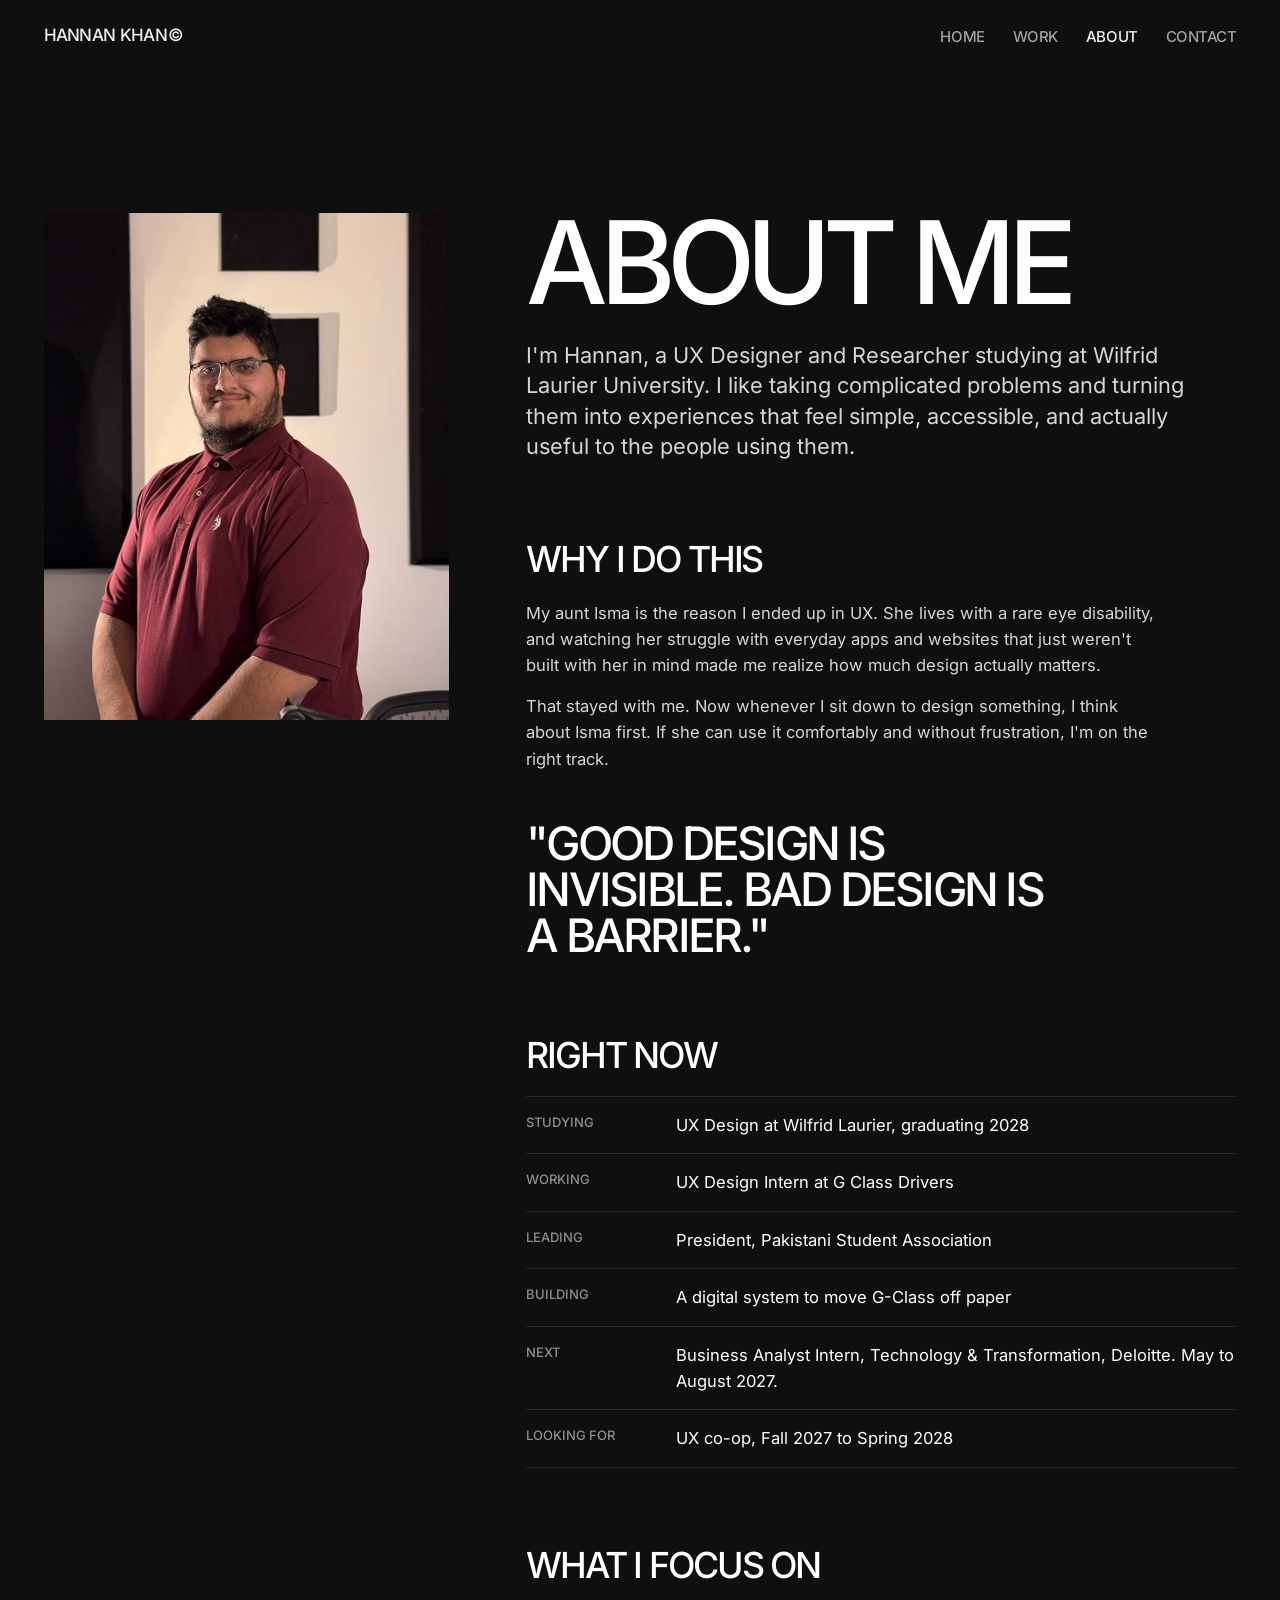
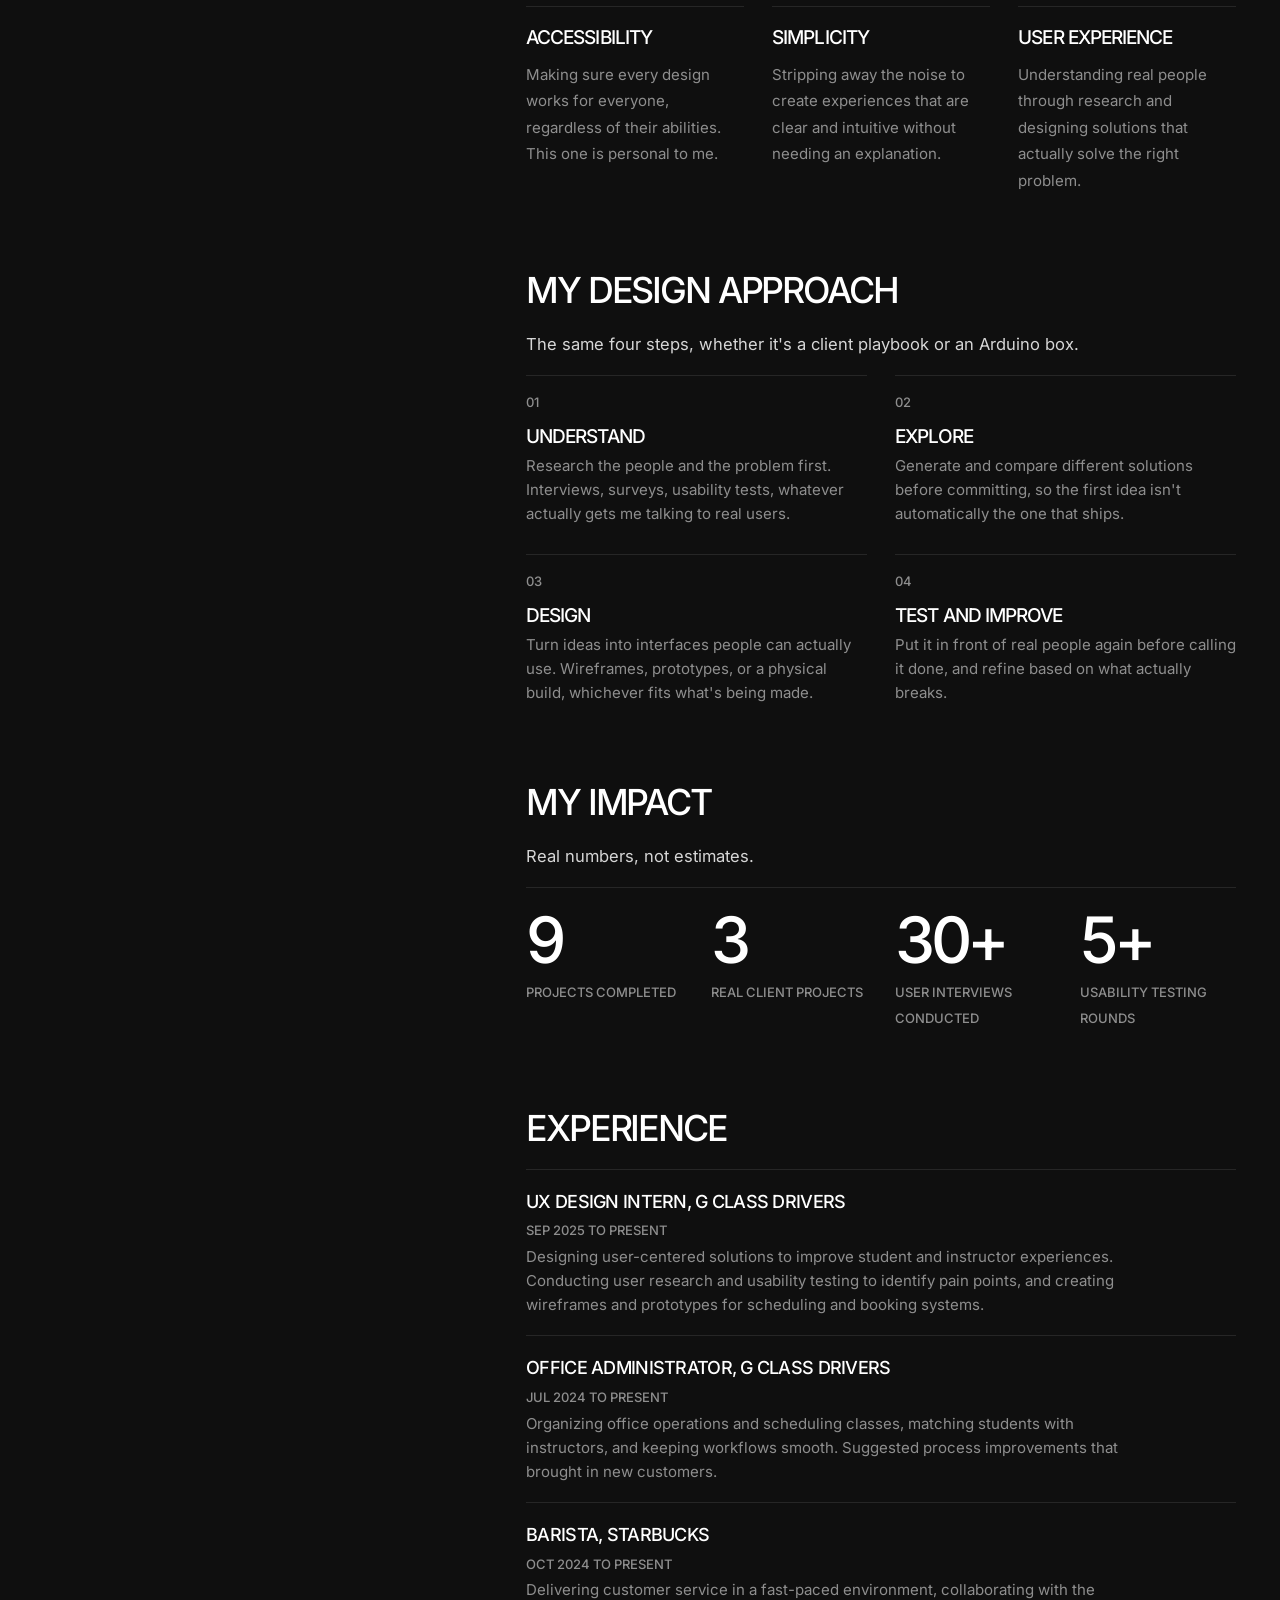
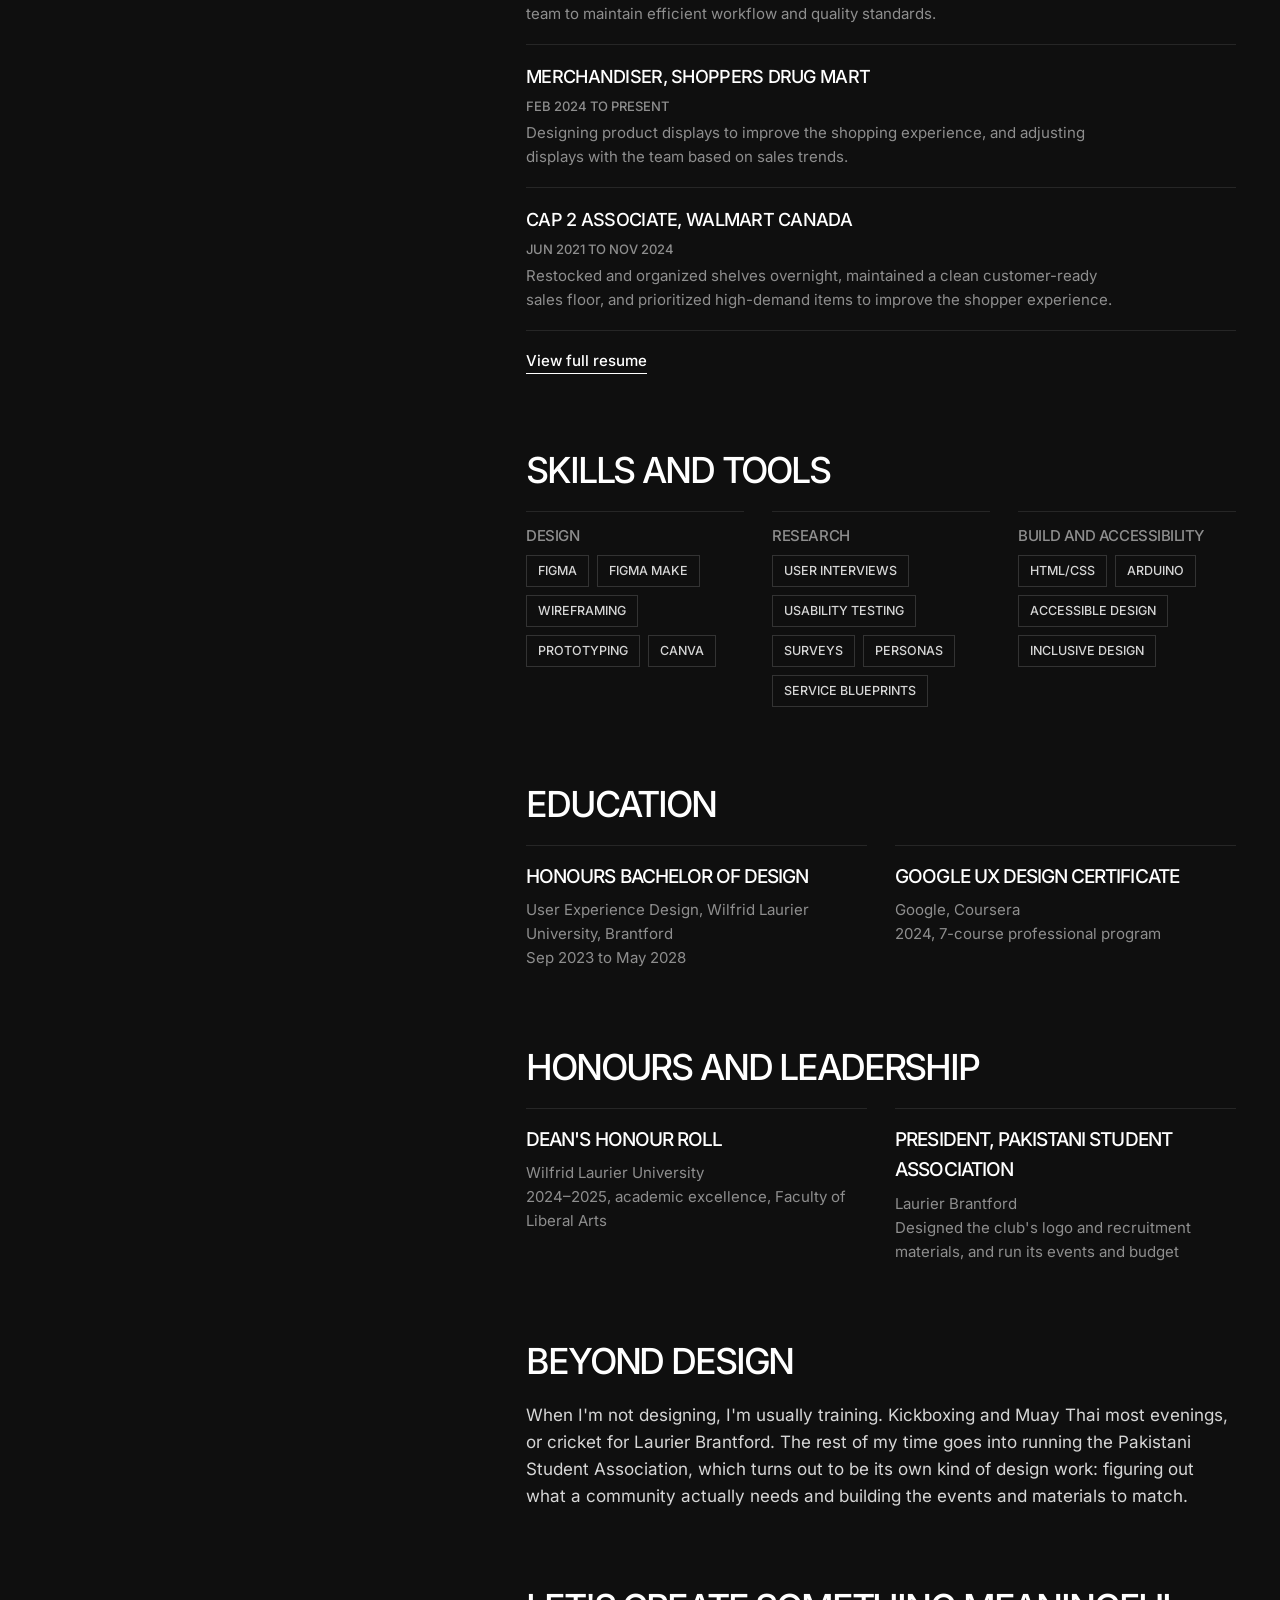
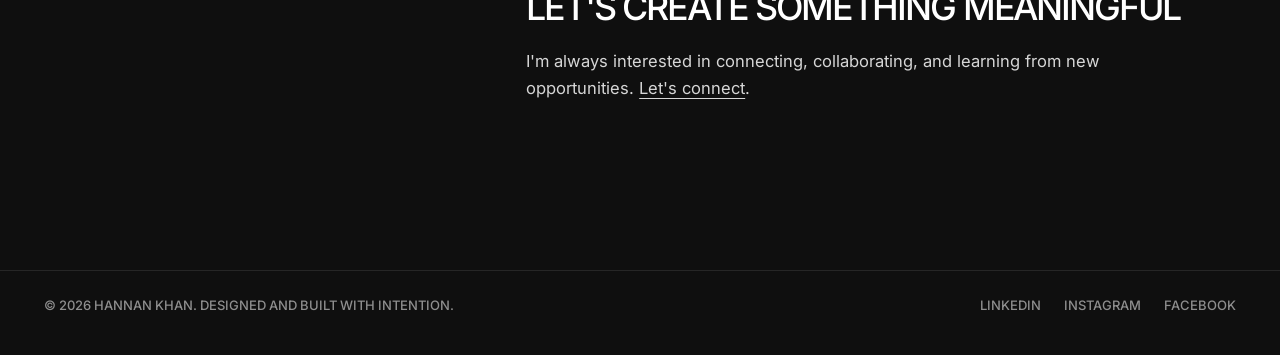
==== about.html @ 27d04cba "Dark studio design + real G-Class office portal screens Black and white dark layout with uppercase t" ====
<!DOCTYPE html>
<html lang="en">
<head>
<meta charset="utf-8">
<meta name="viewport" content="width=device-width, initial-scale=1">
<title>About Hannan Khan | UX Designer and Researcher in Hamilton, Ontario</title>
<meta name="description" content="UX designer studying at Wilfrid Laurier University. Research, accessibility, service design, and Arduino builds.">
<meta name="robots" content="index, follow">
<link rel="canonical" href="https://hannankhan2025.com/about">
<link rel="icon" type="image/png" href="assets/favicon.png">
<meta property="og:type" content="website">
<meta property="og:site_name" content="Hannan Khan, UX Portfolio">
<meta property="og:title" content="About Hannan Khan | UX Designer and Researcher in Hamilton, Ontario">
<meta property="og:description" content="UX designer studying at Wilfrid Laurier University. Research, accessibility, service design, and Arduino builds.">
<meta property="og:url" content="https://hannankhan2025.com/about">
<meta property="og:image" content="https://hannankhan2025.com/assets/portrait.jpg">
<meta name="twitter:card" content="summary_large_image">
<meta name="twitter:title" content="About Hannan Khan | UX Designer and Researcher in Hamilton, Ontario">
<meta name="twitter:description" content="UX designer studying at Wilfrid Laurier University. Research, accessibility, service design, and Arduino builds.">
<meta name="twitter:image" content="https://hannankhan2025.com/assets/portrait.jpg">
<meta name="author" content="Hannan Khan">
<meta name="theme-color" content="#0F0F0F">
<link rel="preload" href="assets/fonts/inter-latin-500-normal.woff2" as="font" type="font/woff2" crossorigin>
<link rel="stylesheet" href="styles.css">
<script type="application/ld+json">{"@context": "https://schema.org", "@graph": [{"@type": "Person", "@id": "https://hannankhan2025.com/#hannan", "name": "Hannan Khan", "jobTitle": "UX Designer and Researcher", "description": "UX design student at Wilfrid Laurier University focused on accessible, research-driven digital experiences.", "url": "https://hannankhan2025.com/", "image": "https://hannankhan2025.com/assets/portrait.jpg", "email": "mailto:hanunu662@gmail.com", "address": {"@type": "PostalAddress", "addressLocality": "Hamilton", "addressRegion": "ON", "addressCountry": "CA"}, "alumniOf": {"@type": "CollegeOrUniversity", "name": "Wilfrid Laurier University"}, "worksFor": {"@type": "Organization", "name": "G Class Drivers", "url": "https://gclassdrivers.com"}, "knowsAbout": ["UX design", "UX research", "Accessibility", "Service design", "Usability testing", "Prototyping", "Figma", "Arduino"], "sameAs": ["https://www.linkedin.com/in/hannan-khan-906102208", "https://www.instagram.com/hannankhan661", "https://www.facebook.com/hannan.khan.626385"]}, {"@type": "AboutPage", "@id": "https://hannankhan2025.com/about#page", "url": "https://hannankhan2025.com/about", "name": "About Hannan Khan | UX Designer and Researcher in Hamilton, Ontario", "about": {"@id": "https://hannankhan2025.com/#hannan"}}, {"@type": "BreadcrumbList", "itemListElement": [{"@type": "ListItem", "position": 1, "name": "Home", "item": "https://hannankhan2025.com/"}, {"@type": "ListItem", "position": 2, "name": "About", "item": "https://hannankhan2025.com/about"}]}]}</script>
</head>
<body>
<a class="skip" href="#main">Skip to content</a>

<header class="top">
  <div class="wrap">
    <a class="brand" href="index.html">Hannan Khan</a>
    <nav aria-label="Main">
      <ul class="nav">
        <li><a href="index.html">Home</a></li><li><a href="work.html">Work</a></li><li><a href="about.html" aria-current="page">About</a></li><li><a href="contact.html">Contact</a></li>
      </ul>
    </nav>
    <a class="open" href="contact.html"><i aria-hidden="true"></i>Let's talk</a>
    <button class="menu-btn" type="button" aria-expanded="false">Menu</button>
  </div>
</header>

<main id="main">
<div class="wrap">
    <div class="block about" style="border-top:0">
      <figure class="portrait"><img src="assets/portrait.jpg" alt="Portrait of Hannan Khan, UX designer" width="501" height="579"></figure>
      <div>
        <h1>About me</h1>
        <p class="lede">I'm Hannan, a UX Designer and Researcher studying at Wilfrid Laurier University. I like taking complicated problems and turning them into experiences that feel simple, accessible, and actually useful to the people using them.</p>

        <h2>Why I do this</h2>
        <p>My aunt Isma is the reason I ended up in UX. She lives with a rare eye disability, and watching her struggle with everyday apps and websites that just weren't built with her in mind made me realize how much design actually matters.</p>
        <p>That stayed with me. Now whenever I sit down to design something, I think about Isma first. If she can use it comfortably and without frustration, I'm on the right track.</p>
        <blockquote class="quote reveal">"Good design is invisible. Bad design is a barrier."</blockquote>

        <h2>Right now</h2>
        <dl class="now reveal">
          <dt>Studying</dt><dd>UX Design at Wilfrid Laurier, graduating 2028</dd>
          <dt>Working</dt><dd>UX Design Intern at G Class Drivers</dd>
          <dt>Leading</dt><dd>President, Pakistani Student Association</dd>
          <dt>Building</dt><dd>A digital system to move G-Class off paper</dd>
          <dt>Next</dt><dd>Business Analyst Intern, Technology &amp; Transformation, Deloitte. May to August 2027.</dd>
          <dt>Looking for</dt><dd>UX co-op, Fall 2027 to Spring 2028</dd>
        </dl>

        <h2>What I focus on</h2>
        <ul class="focus reveal">
          <li><b>Accessibility</b><span>Making sure every design works for everyone, regardless of their abilities. This one is personal to me.</span></li>
          <li><b>Simplicity</b><span>Stripping away the noise to create experiences that are clear and intuitive without needing an explanation.</span></li>
          <li><b>User experience</b><span>Understanding real people through research and designing solutions that actually solve the right problem.</span></li>
        </ul>

        <h2>My design approach</h2>
        <p class="quiet" style="margin-bottom:18px">The same four steps, whether it's a client playbook or an Arduino box.</p>
        <div class="steps" style="grid-template-columns:1fr 1fr">
          <div class="step reveal"><h3>Understand</h3><p>Research the people and the problem first. Interviews, surveys, usability tests, whatever actually gets me talking to real users.</p></div>
          <div class="step reveal"><h3>Explore</h3><p>Generate and compare different solutions before committing, so the first idea isn't automatically the one that ships.</p></div>
          <div class="step reveal"><h3>Design</h3><p>Turn ideas into interfaces people can actually use. Wireframes, prototypes, or a physical build, whichever fits what's being made.</p></div>
          <div class="step reveal"><h3>Test and improve</h3><p>Put it in front of real people again before calling it done, and refine based on what actually breaks.</p></div>
        </div>

        <h2>My impact</h2>
        <p class="quiet" style="margin-bottom:18px">Real numbers, not estimates.</p>
        <div class="impact reveal">
          <div><b>9</b><span>projects completed</span></div>
          <div><b>3</b><span>real client projects</span></div>
          <div><b>30+</b><span>user interviews conducted</span></div>
          <div><b>5+</b><span>usability testing rounds</span></div>
        </div>

        <h2>Experience</h2>
        <ul class="exp reveal">
          <li><b>UX Design Intern, G Class Drivers</b><span class="when">Sep 2025 to present</span><p>Designing user-centered solutions to improve student and instructor experiences. Conducting user research and usability testing to identify pain points, and creating wireframes and prototypes for scheduling and booking systems.</p></li>
          <li><b>Office Administrator, G Class Drivers</b><span class="when">Jul 2024 to present</span><p>Organizing office operations and scheduling classes, matching students with instructors, and keeping workflows smooth. Suggested process improvements that brought in new customers.</p></li>
          <li><b>Barista, Starbucks</b><span class="when">Oct 2024 to present</span><p>Delivering customer service in a fast-paced environment, collaborating with the team to maintain efficient workflow and quality standards.</p></li>
          <li><b>Merchandiser, Shoppers Drug Mart</b><span class="when">Feb 2024 to present</span><p>Designing product displays to improve the shopping experience, and adjusting displays with the team based on sales trends.</p></li>
          <li><b>Cap 2 Associate, Walmart Canada</b><span class="when">Jun 2021 to Nov 2024</span><p>Restocked and organized shelves overnight, maintained a clean customer-ready sales floor, and prioritized high-demand items to improve the shopper experience.</p></li>
        </ul>
        <p style="margin-top:16px"><a class="textlink" href="https://drive.google.com/file/d/1i3wRswTQNBSp5Sl4AcmS7Md9StOYJtvV/view?usp=sharing" target="_blank" rel="noopener">View full resume</a></p>

        <h2>Skills and tools</h2>
        <div class="skills reveal">
          <div><h3>Design</h3><ul class="chips"><li>Figma</li><li>Figma Make</li><li>Wireframing</li><li>Prototyping</li><li>Canva</li></ul></div>
          <div><h3>Research</h3><ul class="chips"><li>User interviews</li><li>Usability testing</li><li>Surveys</li><li>Personas</li><li>Service blueprints</li></ul></div>
          <div><h3>Build and accessibility</h3><ul class="chips"><li>HTML/CSS</li><li>Arduino</li><li>Accessible design</li><li>Inclusive design</li></ul></div>
        </div>

        <h2>Education</h2>
        <div class="edu reveal">
          <div><b>Honours Bachelor of Design</b><span>User Experience Design, Wilfrid Laurier University, Brantford</span><span>Sep 2023 to May 2028</span></div>
          <div><b>Google UX Design Certificate</b><span>Google, Coursera</span><span>2024, 7-course professional program</span></div>
        </div>

        <h2>Honours and leadership</h2>
        <div class="edu reveal">
          <div><b>Dean's Honour Roll</b><span>Wilfrid Laurier University</span><span>2024–2025, academic excellence, Faculty of Liberal Arts</span></div>
          <div><b>President, Pakistani Student Association</b><span>Laurier Brantford</span><span>Designed the club's logo and recruitment materials, and run its events and budget</span></div>
        </div>

        <h2>Beyond design</h2>
        <p class="beyond reveal">When I'm not designing, I'm usually training. Kickboxing and Muay Thai most evenings, or cricket for Laurier Brantford. The rest of my time goes into running the Pakistani Student Association, which turns out to be its own kind of design work: figuring out what a community actually needs and building the events and materials to match.</p>

        <h2>Let's create something meaningful</h2>
        <p>I'm always interested in connecting, collaborating, and learning from new opportunities. <a href="contact.html">Let's connect</a>.</p>
      </div>
    </div>
  </div>
</main>

<footer>
  <div class="wrap">
    <span>© 2026 Hannan Khan. Designed and built with intention.</span>
    <span>
      <a href="https://www.linkedin.com/in/hannan-khan-906102208" target="_blank" rel="noopener">LinkedIn</a>
      <a href="https://www.instagram.com/hannankhan661" target="_blank" rel="noopener">Instagram</a>
      <a href="https://www.facebook.com/hannan.khan.626385" target="_blank" rel="noopener">Facebook</a>
    </span>
  </div>
</footer>
<script src="site.js" defer></script>
</body>
</html>
---- styles.css ----
/* =========================================================
   Hannan Khan portfolio, dark studio (Nov 2026)
   Black and white, uppercase Inter, image-led, no boxes.
   ========================================================= */
@font-face{font-family:"Inter";font-style:normal;font-weight:400;font-display:swap;src:url(assets/fonts/inter-latin-400-normal.woff2) format("woff2")}
@font-face{font-family:"Inter";font-style:normal;font-weight:500;font-display:swap;src:url(assets/fonts/inter-latin-500-normal.woff2) format("woff2")}
@font-face{font-family:"Inter";font-style:normal;font-weight:600;font-display:swap;src:url(assets/fonts/inter-latin-600-normal.woff2) format("woff2")}

:root{
  --bg:#0F0F0F;
  --bg-2:#161616;
  --panel:#1B1B1B;
  --ink:#FFFFFF;
  --soft:#D6D6D6;
  --muted:#8E8E8E;
  --rule:#262626;
  --sans:"Inter",system-ui,-apple-system,"Segoe UI",Helvetica,Arial,sans-serif;
  --max:1440px;
  --gutter:clamp(18px,3.4vw,48px);
  --ease:cubic-bezier(.2,.7,.2,1);
}
*{box-sizing:border-box}
html{scroll-behavior:smooth;overflow-x:clip}
body{margin:0;background:var(--bg);color:var(--ink);font-family:var(--sans);font-size:16.5px;line-height:1.6;-webkit-font-smoothing:antialiased;overflow-x:clip}
img{max-width:100%;display:block}
figure{margin:0}
a{color:inherit;text-decoration-thickness:1px;text-underline-offset:4px}
::selection{background:#fff;color:#0F0F0F}
:focus-visible{outline:2px solid #fff;outline-offset:4px}
h1,h2,h3,h4,h5{font-family:var(--sans);font-weight:500;margin:0;line-height:1;letter-spacing:-0.06em;text-transform:uppercase}
p{margin:0}
.wrap{max-width:var(--max);margin:0 auto;padding:0 var(--gutter)}
.skip{position:absolute;left:-999px;top:8px;background:#fff;color:#000;padding:8px 14px;z-index:90}
.skip:focus{left:8px}
.quiet{color:var(--muted)}
.strong{font-weight:600}
.small{font-size:13.5px;color:var(--muted)}
.lbl{font-size:13px;font-weight:500;letter-spacing:-0.01em;text-transform:uppercase;color:var(--muted)}

/* ---------- nav ---------- */
.top{position:fixed;top:0;left:0;right:0;z-index:50;mix-blend-mode:difference}
.top .wrap{display:flex;align-items:center;justify-content:space-between;gap:16px;height:72px}
.brand{font-weight:500;font-size:17px;letter-spacing:-0.04em;text-transform:uppercase;color:#fff;text-decoration:none;white-space:nowrap}
.brand::after{content:"\00A9";margin-left:1px}
.nav{display:flex;gap:28px;list-style:none;margin:0;padding:0}
.nav a{color:#fff;text-decoration:none;font-size:15px;font-weight:500;text-transform:uppercase;letter-spacing:-0.03em;opacity:.65;transition:opacity .2s}
.nav a:hover,.nav a[aria-current="page"]{opacity:1}
.open{display:none}
.menu-btn{display:none;background:transparent;border:0;color:#fff;font:500 15px var(--sans);text-transform:uppercase;letter-spacing:-0.03em;cursor:pointer;padding:8px 0}
.overlay{position:fixed;inset:0;z-index:45;background:var(--bg);display:flex;flex-direction:column;justify-content:center;padding:96px var(--gutter) 40px;opacity:0;visibility:hidden;transition:opacity .35s,visibility .35s}
.overlay.on{opacity:1;visibility:visible}
.overlay a{font-size:clamp(48px,13vw,120px);font-weight:500;letter-spacing:-0.07em;text-transform:uppercase;line-height:1;text-decoration:none;color:#fff;display:block;padding:6px 0}
.overlay a:hover{color:var(--muted)}
.overlay .foot{margin-top:40px;display:flex;flex-wrap:wrap;gap:12px 24px}
.overlay .foot a{font-size:15px;letter-spacing:-0.02em;color:var(--muted)}
@media(max-width:760px){.top nav{display:none}.menu-btn{display:block}}
main{padding-top:72px}

/* ---------- buttons, links ---------- */
.btn{display:inline-flex;align-items:center;gap:10px;border:1px solid #fff;color:#fff;background:transparent;text-decoration:none;font-weight:500;font-size:15px;text-transform:uppercase;letter-spacing:-0.03em;padding:12px 22px;transition:background .25s,color .25s}
.btn:hover{background:#fff;color:#0F0F0F}
.btn.fill{background:#fff;color:#0F0F0F}
.btn.fill:hover{background:transparent;color:#fff}
.more,.textlink{font-size:15px;font-weight:500;text-transform:uppercase;letter-spacing:-0.03em;color:#fff;text-decoration:none;border-bottom:1px solid #fff;padding-bottom:3px;transition:opacity .2s}
.more:hover,.textlink:hover{opacity:.6}
.tag{display:inline-block;font-size:12.5px;font-weight:500;text-transform:uppercase;letter-spacing:-0.01em;color:var(--soft);border:1px solid #333;padding:5px 11px}
.chips{display:flex;flex-wrap:wrap;gap:8px;list-style:none;padding:0;margin:0}
.chips li{font-size:12.5px;font-weight:500;text-transform:uppercase;border:1px solid #333;padding:5px 11px;color:var(--soft)}

/* ---------- section heads ---------- */
.block{padding:clamp(80px,11vw,160px) 0;position:relative}
.head{display:flex;justify-content:space-between;align-items:flex-end;gap:24px;margin-bottom:clamp(32px,4vw,56px);flex-wrap:wrap}
.head h2{font-size:clamp(32px,4vw,56px)}
.head h2 sup{font-size:.36em;color:var(--muted);letter-spacing:0;vertical-align:top;margin-left:6px;position:relative;top:.3em}
.head p{color:var(--muted);max-width:52ch;margin-top:12px}
.eyebrow,.case-eyebrow{font-size:13px;font-weight:500;text-transform:uppercase;letter-spacing:-0.01em;color:var(--muted);margin-bottom:14px}

/* ---------- hero ---------- */
.hero{min-height:calc(100svh - 72px);display:flex;flex-direction:column;justify-content:center;align-items:center;text-align:center;padding:40px var(--gutter) 80px;position:relative}
.hero h1{font-size:clamp(56px,13.4vw,232px);line-height:.86;letter-spacing:-0.075em;white-space:nowrap}
.hero h1 .ln{display:block;overflow:hidden;padding-bottom:.04em}
.hero h1 .ln span{display:inline-block;transform:translateY(105%);animation:rise 1.1s var(--ease) forwards}
.hero h1 .ln:nth-child(2) span{animation-delay:.12s}
@keyframes rise{to{transform:none}}
.hero .sub{margin-top:26px;font-size:clamp(15px,1.3vw,18px);font-weight:500;text-transform:uppercase;letter-spacing:-0.02em;opacity:0;animation:fade .8s ease .6s forwards}
.hero .sub b{font-weight:500;color:var(--muted)}
.hero .line{margin-top:10px;color:var(--muted);font-size:16px;opacity:0;animation:fade .8s ease .75s forwards}
.hero .actions{margin-top:30px;display:flex;gap:14px;flex-wrap:wrap;justify-content:center;opacity:0;animation:fade .8s ease .9s forwards}
@keyframes fade{to{opacity:1}}
.hero .cue{position:absolute;bottom:28px;left:50%;transform:translateX(-50%);font-size:12px;font-weight:500;text-transform:uppercase;color:var(--muted);letter-spacing:.02em}
.hero .cue::after{content:"";display:block;width:1px;height:38px;background:var(--muted);margin:10px auto 0;animation:drop 1.8s ease-in-out infinite;transform-origin:top}
@keyframes drop{0%{transform:scaleY(0)}50%{transform:scaleY(1)}100%{transform:scaleY(0);transform-origin:bottom}}
.hero .portrait-chip{width:84px;height:84px;border-radius:50%;overflow:hidden;margin:0 auto 26px;opacity:0;animation:fade .8s ease .3s forwards}
.hero .portrait-chip img{width:100%;height:100%;object-fit:cover}
@media(max-width:600px){.hero h1{white-space:normal}}

/* ---------- selected works ---------- */
.works{display:grid;grid-template-columns:repeat(3,1fr);gap:clamp(18px,2.4vw,36px)}
.work{display:block;text-decoration:none;color:#fff}
.work .art{aspect-ratio:4/5;margin-bottom:18px}
.work h3{font-size:clamp(18px,1.5vw,22px);letter-spacing:-0.05em;margin-bottom:6px}
.work p{color:var(--muted);font-size:16px;max-width:36ch;line-height:1.35}
.work .meta{font-size:12.5px;font-weight:500;text-transform:uppercase;color:var(--muted);margin-bottom:8px}
@media(max-width:860px){.works{grid-template-columns:1fr 1fr}}
@media(max-width:560px){.works{grid-template-columns:1fr}}

/* artwork + slideshow (also used on work page) */
.art{position:relative;isolation:isolate;overflow:hidden;background:var(--panel);aspect-ratio:3/2}
.art img,.art video{position:absolute;inset:0;width:100%;height:100%;object-fit:cover;transition:transform 1s var(--ease),opacity .6s ease}
.work:hover .art img,.work:hover .art video,.row:hover .art img{transform:scale(1.045)}
.art .f2{opacity:0;z-index:1}
.art .f2.show{opacity:1}
.art .dots{position:absolute;left:14px;bottom:12px;display:flex;gap:5px;z-index:2;opacity:0;transition:opacity .3s}
.work:hover .dots,.row:hover .dots,.art.auto .dots{opacity:1}
.art .dots i{width:6px;height:6px;border-radius:50%;background:rgba(255,255,255,.5);display:block}
.art .dots i.on{background:#fff}
.art .badge{position:absolute;left:12px;top:12px;z-index:3;font-size:11.5px;font-weight:500;text-transform:uppercase;background:rgba(15,15,15,.7);color:#fff;padding:4px 9px;display:flex;align-items:center;gap:6px}
.art .badge::before{content:"";width:6px;height:6px;border-radius:50%;background:#fff;animation:blink 1.4s ease-in-out infinite}
@keyframes blink{50%{opacity:.25}}

/* ---------- statement ---------- */
.statement{font-size:clamp(30px,4.4vw,68px);font-weight:500;line-height:1.02;letter-spacing:-0.06em;text-transform:uppercase;max-width:22ch}
.statement span{color:var(--muted)}
.numbers{display:grid;grid-template-columns:repeat(4,1fr);gap:24px;margin-top:clamp(48px,6vw,88px);border-top:1px solid var(--rule);padding-top:24px}
.numbers b{display:block;font-size:clamp(44px,5.4vw,84px);font-weight:500;letter-spacing:-0.07em;line-height:1}
.numbers span{font-size:13px;font-weight:500;text-transform:uppercase;color:var(--muted)}
@media(max-width:700px){.numbers{grid-template-columns:1fr 1fr}}

/* ---------- services grid ---------- */
.services{display:grid;grid-template-columns:repeat(3,1fr);gap:clamp(10px,1.4vw,18px)}
.svc{position:relative;aspect-ratio:1/1;overflow:hidden;background:var(--panel)}
.svc img{width:100%;height:100%;object-fit:cover;opacity:.42;filter:grayscale(.35);transition:transform 1s var(--ease),opacity .4s,filter .4s}
.svc:hover img{transform:scale(1.06);opacity:.62;filter:none}
.svc h3{position:absolute;inset:0;display:grid;place-items:center;text-align:center;padding:16px;font-size:clamp(14px,1.4vw,19px);font-weight:600;letter-spacing:-0.04em}
@media(max-width:560px){.services{grid-template-columns:1fr 1fr}}

/* ---------- more work list ---------- */
.list{list-style:none;margin:0;padding:0;border-top:1px solid var(--rule)}
.list li{border-bottom:1px solid var(--rule)}
.list a{display:grid;grid-template-columns:60px 1.2fr 1fr auto;gap:10px 24px;align-items:center;padding:26px 0;text-decoration:none;color:#fff;position:relative}
.list .n{font-size:13px;font-weight:500;color:var(--muted)}
.list h3{font-size:clamp(24px,3vw,44px);letter-spacing:-0.06em;transition:transform .45s var(--ease),color .3s}
.list p{font-size:15px;color:var(--muted);max-width:44ch;line-height:1.4}
.list .yr{font-size:13px;font-weight:500;text-transform:uppercase;color:var(--muted);white-space:nowrap}
.list a:hover h3{transform:translateX(10px)}
.list .peek{position:absolute;left:44%;top:50%;width:240px;aspect-ratio:4/5;object-fit:cover;opacity:0;transform:translate(-50%,-50%) scale(.9);transition:opacity .3s,transform .5s var(--ease);pointer-events:none;z-index:5}
.list a:hover .peek{opacity:1;transform:translate(-50%,-50%) scale(1)}
@media(max-width:860px){.list a{grid-template-columns:44px 1fr}.list p,.list .yr{grid-column:2}.list .peek{display:none}}
@media(hover:none){.list .peek{display:none}}

/* ---------- about strip ---------- */
.why{display:grid;grid-template-columns:1fr 1.2fr;gap:clamp(28px,5vw,88px);align-items:end}
.why figure{aspect-ratio:4/5;overflow:hidden;background:var(--panel)}
.why figure img{width:100%;height:100%;object-fit:cover;filter:grayscale(1);transition:filter .6s}
.why figure:hover img{filter:none}
.why blockquote{margin:0 0 26px;font-size:clamp(28px,3.4vw,52px);font-weight:500;letter-spacing:-0.06em;line-height:1.02;text-transform:uppercase}
.why p{color:var(--soft);font-size:17px;max-width:52ch}
.why p+p{margin-top:14px}
.why .more{display:inline-block;margin-top:28px}
@media(max-width:860px){.why{grid-template-columns:1fr}.why figure{max-width:420px}}

/* ---------- experience ---------- */
.timeline{list-style:none;margin:0;padding:0;border-top:1px solid var(--rule)}
.timeline li{display:grid;grid-template-columns:220px 1fr auto;gap:6px 28px;padding:24px 0;border-bottom:1px solid var(--rule);align-items:baseline}
.timeline .when{color:var(--muted);font-size:13px;font-weight:500;text-transform:uppercase}
.timeline b{font-size:clamp(20px,2vw,28px);font-weight:500;letter-spacing:-0.05em;text-transform:uppercase}
.timeline small{display:block;color:var(--muted);font-size:15px;margin-top:4px}
.timeline .nowtag{font-size:12px;font-weight:500;text-transform:uppercase;border:1px solid #fff;padding:3px 9px}
@media(max-width:700px){.timeline li{grid-template-columns:1fr}}

/* ---------- CTA ---------- */
.prompt{padding:clamp(80px,11vw,160px) 0 clamp(40px,5vw,72px);text-align:center}
.prompt h2{font-size:clamp(52px,11vw,190px);letter-spacing:-0.075em;line-height:.86}
.prompt p{color:var(--muted);margin:24px auto 30px;max-width:46ch}
.prompt .actions{display:flex;gap:14px;flex-wrap:wrap;justify-content:center}
.prompt .mailbig{display:inline-block;margin-top:28px;font-size:clamp(20px,2.4vw,32px);font-weight:500;letter-spacing:-0.05em;text-decoration:none;border-bottom:1px solid #fff}

/* ---------- footer ---------- */
footer{padding:28px 0 40px;color:var(--muted);font-size:13px;text-transform:uppercase;font-weight:500}
footer .wrap{display:flex;justify-content:space-between;flex-wrap:wrap;gap:12px 24px;border-top:1px solid var(--rule);padding-top:24px}
footer a{color:var(--muted);text-decoration:none;margin-left:20px}
footer a:hover{color:#fff}

/* ---------- work index ---------- */
.page-hero{padding:clamp(56px,8vw,120px) 0 clamp(28px,4vw,56px)}
.page-hero h1{font-size:clamp(64px,13vw,220px);letter-spacing:-0.075em;line-height:.86}
.page-hero p{color:var(--muted);font-size:17px;max-width:52ch;margin-top:20px}
.page-hero .eyebrow{margin-bottom:10px}
.rows{display:grid;gap:clamp(48px,6vw,88px) clamp(18px,2.4vw,36px)}
.rows.two{grid-template-columns:repeat(3,1fr)}
.row{display:block;text-decoration:none;color:#fff}
.row .art{aspect-ratio:4/5;margin-bottom:18px}
.row h3{font-size:clamp(18px,1.6vw,24px);letter-spacing:-0.05em;margin-bottom:6px}
.row .meta{color:var(--muted);font-size:12.5px;font-weight:500;text-transform:uppercase;margin-bottom:8px}
.row .meta span+span::before{content:" \00B7\00A0"}
.row p.desc{font-size:15.5px;color:var(--muted);line-height:1.4;margin-bottom:12px}
.row .cta{font-size:13px;font-weight:500;text-transform:uppercase;border-bottom:1px solid #fff;padding-bottom:2px}
@media(max-width:900px){.rows.two{grid-template-columns:1fr 1fr}}
@media(max-width:560px){.rows.two{grid-template-columns:1fr}}

/* ---------- about page ---------- */
.about{display:grid;grid-template-columns:4fr 7fr;gap:clamp(32px,6vw,96px);align-items:start}
.portrait{position:sticky;top:100px;aspect-ratio:4/5;overflow:hidden;background:var(--panel)}
.portrait img{width:100%;height:100%;object-fit:cover}
.about h1{font-size:clamp(60px,9vw,150px);letter-spacing:-0.075em;line-height:.86;margin-bottom:28px}
.about .lede{font-size:clamp(19px,1.7vw,23px);color:var(--soft);max-width:50ch;margin-bottom:28px;line-height:1.4}
.about h2{font-size:clamp(26px,2.8vw,40px);margin:80px 0 22px}
.about>div>p{max-width:64ch;color:var(--soft)}
.about p+p{margin-top:14px}
.quote{font-size:clamp(30px,3.6vw,56px);font-weight:500;letter-spacing:-0.06em;line-height:1;text-transform:uppercase;margin:48px 0;padding:0;border:0;max-width:18ch}
.now{margin:0;display:grid;grid-template-columns:150px 1fr;border-top:1px solid var(--rule)}
.now dt{color:var(--muted);padding:15px 0;border-bottom:1px solid var(--rule);font-size:13px;font-weight:500;text-transform:uppercase}
.now dd{margin:0;padding:15px 0;border-bottom:1px solid var(--rule)}
.focus{list-style:none;padding:0;margin:0;display:grid;grid-template-columns:repeat(3,1fr);gap:28px}
.focus li{border-top:1px solid var(--rule);padding-top:16px}
.focus b{display:block;font-size:19px;font-weight:500;letter-spacing:-0.05em;text-transform:uppercase;margin-bottom:8px}
.focus span{font-size:15px;color:var(--muted)}
.steps{display:grid;grid-template-columns:repeat(4,1fr);gap:28px;counter-reset:step}
.step{border-top:1px solid var(--rule);padding-top:16px}
.step::before{counter-increment:step;content:"0" counter(step);font-size:13px;font-weight:500;color:var(--muted);display:block;margin-bottom:14px}
.step h3{font-size:19px;margin-bottom:8px;letter-spacing:-0.05em}
.step p{font-size:15px;color:var(--muted)}
.impact{display:grid;grid-template-columns:repeat(4,1fr);gap:28px;border-top:1px solid var(--rule);padding-top:20px}
.impact b{display:block;font-size:clamp(44px,5vw,72px);font-weight:500;letter-spacing:-0.07em;line-height:1;margin-bottom:6px}
.impact span{font-size:13px;font-weight:500;text-transform:uppercase;color:var(--muted)}
.exp{list-style:none;padding:0;margin:0;border-top:1px solid var(--rule)}
.exp li{border-bottom:1px solid var(--rule);padding:18px 0;display:grid;gap:4px}
.exp b{font-size:18px;font-weight:500;letter-spacing:-0.04em;text-transform:uppercase}
.exp .when{font-size:13px;font-weight:500;text-transform:uppercase;color:var(--muted)}
.exp p{font-size:15px;color:var(--muted);max-width:66ch}
.skills{display:grid;grid-template-columns:repeat(3,1fr);gap:28px}
.skills>div{border-top:1px solid var(--rule);padding-top:16px}
.skills h3{font-size:15px;margin-bottom:12px;letter-spacing:-0.03em;color:var(--muted)}
.edu{display:grid;grid-template-columns:1fr 1fr;gap:28px}
.edu div{border-top:1px solid var(--rule);padding-top:16px}
.edu b{display:block;font-size:19px;font-weight:500;letter-spacing:-0.05em;text-transform:uppercase;margin-bottom:6px}
.edu span{font-size:15px;color:var(--muted);display:block}
.beyond{font-size:17px;max-width:62ch;color:var(--soft)}
.textlink{text-transform:none;letter-spacing:0}
@media(max-width:900px){.about{grid-template-columns:1fr}.portrait{position:relative;top:0;max-width:380px}.focus,.steps,.impact,.skills{grid-template-columns:1fr 1fr}}
@media(max-width:520px){.focus,.steps,.impact,.skills,.edu{grid-template-columns:1fr}.now{grid-template-columns:110px 1fr}}

/* ---------- contact ---------- */
.contact{display:grid;grid-template-columns:1fr 1fr;gap:clamp(32px,6vw,96px);align-items:start}
.contact h1{grid-column:1;font-size:clamp(60px,9vw,150px);letter-spacing:-0.075em;line-height:.86;margin-bottom:26px}
.contact .lede{grid-column:1;font-size:clamp(18px,1.6vw,21px);color:var(--soft);max-width:44ch;margin-bottom:32px}
.mail{grid-column:1;justify-self:start;font-size:clamp(24px,3vw,42px);font-weight:500;letter-spacing:-0.05em;text-decoration:none;color:#fff;border-bottom:1px solid #fff;word-break:break-all;line-height:1.2}
.contact .socials{grid-column:1}
.connect{grid-column:2;grid-row:1/span 5}
.connect h2{font-size:clamp(26px,2.8vw,40px);margin-bottom:10px}
.connect>p{color:var(--muted);margin-bottom:26px}
.field{display:grid;gap:4px;margin-bottom:22px}
.field label{font-size:12.5px;font-weight:500;text-transform:uppercase;color:var(--muted)}
.field input,.field textarea{font:inherit;font-size:17px;color:#fff;background:transparent;border:0;border-bottom:1px solid #3A3A3A;border-radius:0;padding:10px 0;width:100%}
.field textarea{min-height:130px;resize:vertical}
.field input:focus,.field textarea:focus{outline:none;border-color:#fff}
.connect button{font:500 15px var(--sans);text-transform:uppercase;letter-spacing:-0.03em;background:#fff;color:#0F0F0F;border:1px solid #fff;padding:13px 26px;cursor:pointer}
.connect button:hover{background:transparent;color:#fff}
.hp{position:absolute;left:-9999px}
#sent{display:none;margin:0 0 22px;border:1px solid #fff;padding:12px 16px}
#sent:target{display:block}
@media(max-width:860px){.contact{grid-template-columns:1fr}.connect{grid-column:1;grid-row:auto}}
.socials{display:flex;flex-wrap:wrap;gap:10px 22px;margin-top:28px}
.socials a{display:inline-flex;align-items:center;gap:8px;text-decoration:none;color:#fff;font-size:14px;font-weight:500;text-transform:uppercase;letter-spacing:-0.02em;opacity:.7}
.socials a:hover{opacity:1}
.socials svg{width:16px;height:16px;fill:currentColor}

/* =========================================================
   Case studies
   ========================================================= */
.case-hero{padding:clamp(56px,8vw,120px) 0 clamp(28px,3vw,44px)}
.case-hero h1{font-size:clamp(56px,11vw,190px);letter-spacing:-0.075em;line-height:.86;margin-bottom:28px}
.tagline{font-size:clamp(18px,1.7vw,23px);line-height:1.4;color:var(--soft);max-width:48ch;margin-bottom:24px}
.case-meta{display:flex;flex-wrap:wrap;gap:8px}
.project-info{max-width:var(--max);margin:0 auto;padding:0 var(--gutter);display:grid;grid-template-columns:repeat(4,1fr);gap:0 28px}
.project-info .info-item{border-top:1px solid var(--rule);padding:16px 0 4px}
.il{font-size:12.5px;font-weight:500;text-transform:uppercase;color:var(--muted);margin-bottom:6px}
.iv{font-size:16px}
@media(max-width:760px){.project-info{grid-template-columns:1fr 1fr}}
.subnav{position:sticky;top:72px;z-index:30;background:rgba(15,15,15,.92);backdrop-filter:blur(10px);-webkit-backdrop-filter:blur(10px);margin-top:28px;border-bottom:1px solid var(--rule)}
.subnav ul{list-style:none;margin:0 auto;padding:0 var(--gutter);max-width:var(--max);display:flex;gap:28px;overflow-x:auto;scrollbar-width:none}
.subnav ul::-webkit-scrollbar{display:none}
.subnav a{display:block;padding:14px 0 12px;font-size:13px;font-weight:500;text-transform:uppercase;color:var(--muted);text-decoration:none;white-space:nowrap;border-bottom:1px solid transparent}
.subnav a:hover{color:#fff}
.subnav a.on{color:#fff;border-color:#fff}
[data-sec]{scroll-margin-top:140px}
.tight{padding:clamp(28px,4vw,48px) 0}
.tight.divider{padding-top:clamp(72px,9vw,128px)}
h2.serif{font-size:clamp(44px,7vw,120px);letter-spacing:-0.075em;line-height:.86;margin:6px 0 28px}
.glance{display:grid;grid-template-columns:repeat(3,1fr);gap:28px}
.glance-item{border-top:1px solid var(--rule);padding-top:16px}
.glance-item p{font-size:16px;color:var(--soft)}
.gl,.cl{font-size:12.5px!important;font-weight:500;text-transform:uppercase;color:var(--muted)!important;margin-bottom:10px;letter-spacing:0}
.contribution{margin-top:40px;max-width:64ch;border-top:1px solid var(--rule);padding-top:16px}
.contribution p{font-size:17px;color:var(--soft)}
@media(max-width:820px){.glance{grid-template-columns:1fr}}
.key-stats{display:grid;grid-template-columns:repeat(4,1fr);gap:28px;border-top:1px solid var(--rule);padding-top:22px}
.key-stat b{display:block;font-size:clamp(52px,6.4vw,104px);font-weight:500;line-height:1;letter-spacing:-0.075em;margin-bottom:8px}
.key-stat span{font-size:12.5px;font-weight:500;text-transform:uppercase;color:var(--muted)}
@media(max-width:700px){.key-stats{grid-template-columns:1fr 1fr}}
.case-img{margin-bottom:28px}
.case-img img{width:auto;max-width:100%;height:auto;margin:0 auto;background:var(--panel);cursor:zoom-in}
.case-img img.padded{background:#fff;padding:clamp(20px,4vw,48px);max-width:min(620px,90%);box-sizing:content-box}
.case-img .cap,.case-img figcaption{font-size:12.5px;font-weight:500;text-transform:uppercase;color:var(--muted);padding:12px 0 0;text-align:left}
.case-2col{display:grid;grid-template-columns:1fr 1fr;gap:16px 48px;margin-bottom:36px}
.case-2col:has(.compare){grid-template-columns:1fr;gap:32px}
.case-2col.tall{grid-template-columns:1fr 1fr;gap:28px;align-items:start}
@media(max-width:760px){.case-2col,.case-2col.tall{grid-template-columns:1fr}}
.case-block h4{font-size:20px;letter-spacing:-0.05em;margin-bottom:14px}
.case-block ul{margin:0;padding-left:18px}
.case-block li{font-size:16px;margin-bottom:9px;color:var(--soft)}
.case-block li::marker{color:var(--muted)}
.case-block p{font-size:16px;color:var(--soft)}
h4.label{font-size:12.5px;font-weight:500;text-transform:uppercase;color:var(--muted);margin:44px 0 12px;letter-spacing:0}
h4.label:first-child{margin-top:0}
p.body{font-size:17px;max-width:66ch;line-height:1.7;margin-bottom:22px;color:var(--soft)}
.phase{display:grid;grid-template-columns:64px 1fr;gap:16px;padding:22px 0;border-top:1px solid var(--rule)}
.phase-num{font-size:13px;font-weight:500;color:var(--muted)}
.phase h5{font-size:19px;letter-spacing:-0.05em;margin:0 0 8px}
.phase p{font-size:16px;max-width:70ch;color:var(--muted)}
.cs-h{font-size:clamp(32px,4.6vw,72px);letter-spacing:-0.07em;line-height:.9;margin:96px 0 14px}
.cs-sub{color:var(--muted);margin-bottom:28px;max-width:60ch;font-size:17px}
.insight-grid{display:grid;grid-template-columns:repeat(3,1fr);gap:28px;margin-bottom:12px}
.insight{border-top:1px solid var(--rule);padding-top:16px}
.in-num{font-size:12.5px;font-weight:500;text-transform:uppercase;color:var(--muted);margin-bottom:10px}
.insight h5{font-size:19px;letter-spacing:-0.05em;margin:0 0 8px}
.insight p{font-size:15.5px;color:var(--muted)}
@media(max-width:820px){.insight-grid{grid-template-columns:1fr}}
.doc-links{border-top:1px solid var(--rule);padding-top:22px;margin:72px 0 8px}
.doc-links h4{font-size:clamp(28px,3vw,44px);letter-spacing:-0.06em;margin-bottom:12px}
.doc-link{display:flex;justify-content:space-between;align-items:center;gap:16px;padding:18px 0;border-bottom:1px solid var(--rule);text-decoration:none;color:#fff}
.doc-link:hover .dl-title{opacity:.6}
.dl-title{font-weight:500;font-size:17px;text-transform:uppercase;letter-spacing:-0.04em}
.dl-sub{font-size:14.5px;color:var(--muted)}
.dl-arrow{font-size:20px;transition:transform .3s var(--ease)}
.doc-link:hover .dl-arrow{transform:translate(3px,-3px)}
.doc-note{font-size:14px;color:var(--muted);margin-top:12px}
.case-nav{display:flex;justify-content:space-between;gap:16px;padding:48px 0 20px;margin-top:24px;border-top:1px solid var(--rule);font-size:clamp(20px,2.6vw,40px);font-weight:500;text-transform:uppercase;letter-spacing:-0.06em;flex-wrap:wrap}
.case-nav a{text-decoration:none;color:#fff}
.case-nav a:hover{opacity:.6}
.case-nav a.quiet{font-size:13px;letter-spacing:0;color:var(--muted);align-self:center}
.case-nav a:first-child::before{content:"\2190  "}
.case-nav a:last-child::after{content:"  \2192"}
.gallery{display:flex;gap:16px;overflow-x:auto;scroll-snap-type:x mandatory;
  margin:24px calc(50% - 50vw) 8px;padding:6px max(var(--gutter),calc((100vw - var(--max))/2 + var(--gutter))) 20px;
  scroll-padding-inline:max(var(--gutter),calc((100vw - var(--max))/2 + var(--gutter)));scrollbar-width:thin;scrollbar-color:#444 transparent;overscroll-behavior-x:contain}
.gallery .case-img{flex:0 0 auto;scroll-snap-align:start;margin:0}
.gallery .case-img img{height:clamp(300px,62vh,660px);width:auto;max-width:none;margin:0}
.gallery-nav{display:flex;gap:10px;justify-content:flex-end}
.gallery-nav button{width:48px;height:48px;border:1px solid #fff;background:transparent;color:#fff;font-size:18px;cursor:pointer}
.gallery-nav button:hover{background:#fff;color:#0F0F0F}
.gallery-nav button:disabled{opacity:.25;cursor:default;background:transparent;color:#fff}
@media(max-width:700px){.gallery .case-img img{height:min(56vh,440px)}}

/* G-Class apps */
.dark{background:var(--bg-2);color:#fff}
section.apps.dark{margin-top:clamp(72px,9vw,128px);padding:clamp(72px,9vw,128px) 0;border-top:1px solid var(--rule);border-bottom:1px solid var(--rule)}
.apps .lead{font-size:clamp(18px,1.7vw,23px);line-height:1.4;color:var(--soft);max-width:50ch;margin-bottom:40px}
.video{position:relative;overflow:hidden;background:var(--panel);margin:8px 0 14px;aspect-ratio:16/9}
.video video{width:100%;height:100%;display:block;object-fit:cover}
.video button{position:absolute;right:16px;bottom:16px;border:1px solid #fff;background:rgba(15,15,15,.6);color:#fff;padding:8px 16px;font:500 13px var(--sans);text-transform:uppercase;cursor:pointer}
.dark>.wrap>.cap{font-size:12.5px;font-weight:500;text-transform:uppercase;color:var(--muted)}
@media(max-width:600px){.video{aspect-ratio:1/1}}
.trio{display:grid;grid-template-columns:repeat(3,1fr);gap:28px;margin:56px 0 8px}
.trio>div{border-top:1px solid var(--rule);padding-top:18px}
.trio img{width:56px;height:56px;border-radius:13px;margin-bottom:16px}
.trio .mark{width:56px;height:56px;border-radius:13px;margin-bottom:16px;background:#fff;display:grid;place-items:center;font:600 24px var(--sans);color:#0F0F0F}
.trio h3{font-size:20px;letter-spacing:-0.05em;margin-bottom:8px}
.trio p{font-size:15.5px;color:var(--muted)}
@media(max-width:820px){.trio{grid-template-columns:1fr}}
.app-strip h4{font-size:20px;letter-spacing:-0.05em;margin:60px 0 4px;display:flex;align-items:center;gap:12px}
.app-strip h4 img{width:34px;height:34px;border-radius:8px}
.app-strip .gallery .case-img img{height:clamp(420px,72vh,760px)}
.live-links{display:flex;flex-wrap:wrap;gap:12px 24px;align-items:center;margin-top:44px}
.note-line{font-size:14.5px;color:var(--muted);max-width:64ch;margin-top:16px}

/* lightbox */
.lb{position:fixed;inset:0;background:rgba(10,10,10,.96);display:none;align-items:center;justify-content:center;z-index:100;padding:24px;flex-direction:column;gap:14px}
.lb.open{display:flex}
.lb img{max-width:min(1600px,96vw);max-height:86vh;object-fit:contain;background:#fff}
.lb p{color:#ccc;font-size:14px;max-width:70ch;text-align:center}
.lb button{position:absolute;top:16px;right:18px;background:transparent;border:1px solid #fff;color:#fff;width:44px;height:44px;font-size:20px;cursor:pointer}

/* motion */
.reveal{opacity:0;transform:translateY(28px);transition:opacity .9s var(--ease),transform .9s var(--ease);transition-delay:var(--d,0ms)}
.reveal.in{opacity:1;transform:none}
@media(prefers-reduced-motion:reduce){html{scroll-behavior:auto}*{transition:none!important;animation:none!important}.reveal{opacity:1;transform:none}.hero h1 .ln span{transform:none}.hero .sub,.hero .line,.hero .actions,.hero .portrait-chip{opacity:1}}
img[width][height]{height:auto}
.art img[width][height],.portrait img[width][height],.why figure img[width][height]{height:100%}

/* G-Class: real portal screens */
.browser{background:#fff;overflow:hidden;border:1px solid #2A2A2A}
.browser .bar{display:flex;align-items:center;gap:7px;padding:10px 14px;background:#ECECEC;border-bottom:1px solid #DADADA}
.browser .bar i{width:10px;height:10px;border-radius:50%;background:#C9C9C9;display:block}
.browser .bar span{margin-left:10px;font-size:12px;color:#777;text-transform:none}
.case-img .browser img{width:100%;max-width:none;display:block;background:#fff}
.portal-hero{margin-top:12px}
.portal-grid{display:grid;grid-template-columns:1fr 1fr;gap:28px}
.portal-grid .case-img{margin:0}
.phones{display:grid;grid-template-columns:repeat(3,1fr);gap:clamp(16px,3vw,40px);max-width:980px;margin-bottom:12px}
.phones figure{margin:0}
.phones img{width:100%;height:auto;border-radius:28px;border:8px solid #2A2A2A;background:#fff;cursor:zoom-in}
.phones figcaption{font-size:12.5px;font-weight:500;text-transform:uppercase;color:var(--muted);padding-top:12px}
@media(max-width:760px){.portal-grid{grid-template-columns:1fr}.phones{grid-template-columns:1fr 1fr}.phones figure:last-child{display:none}}
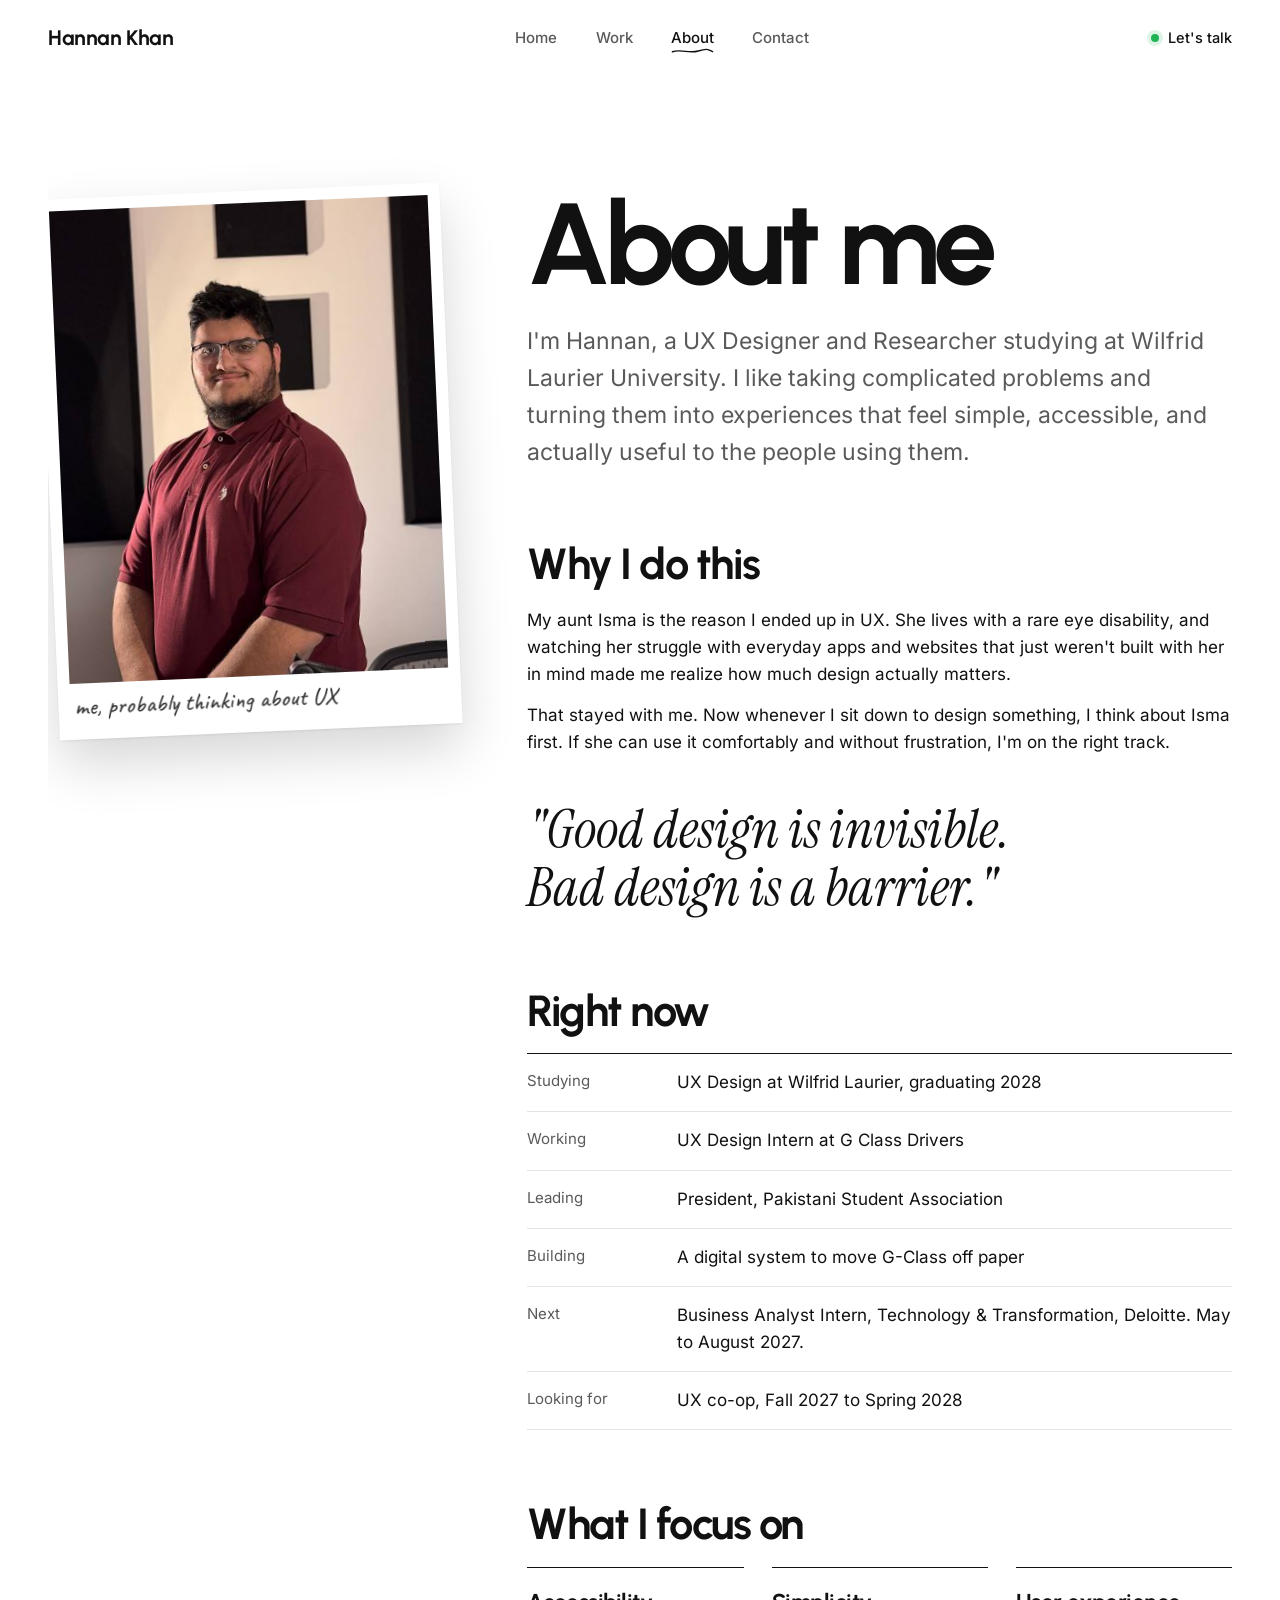
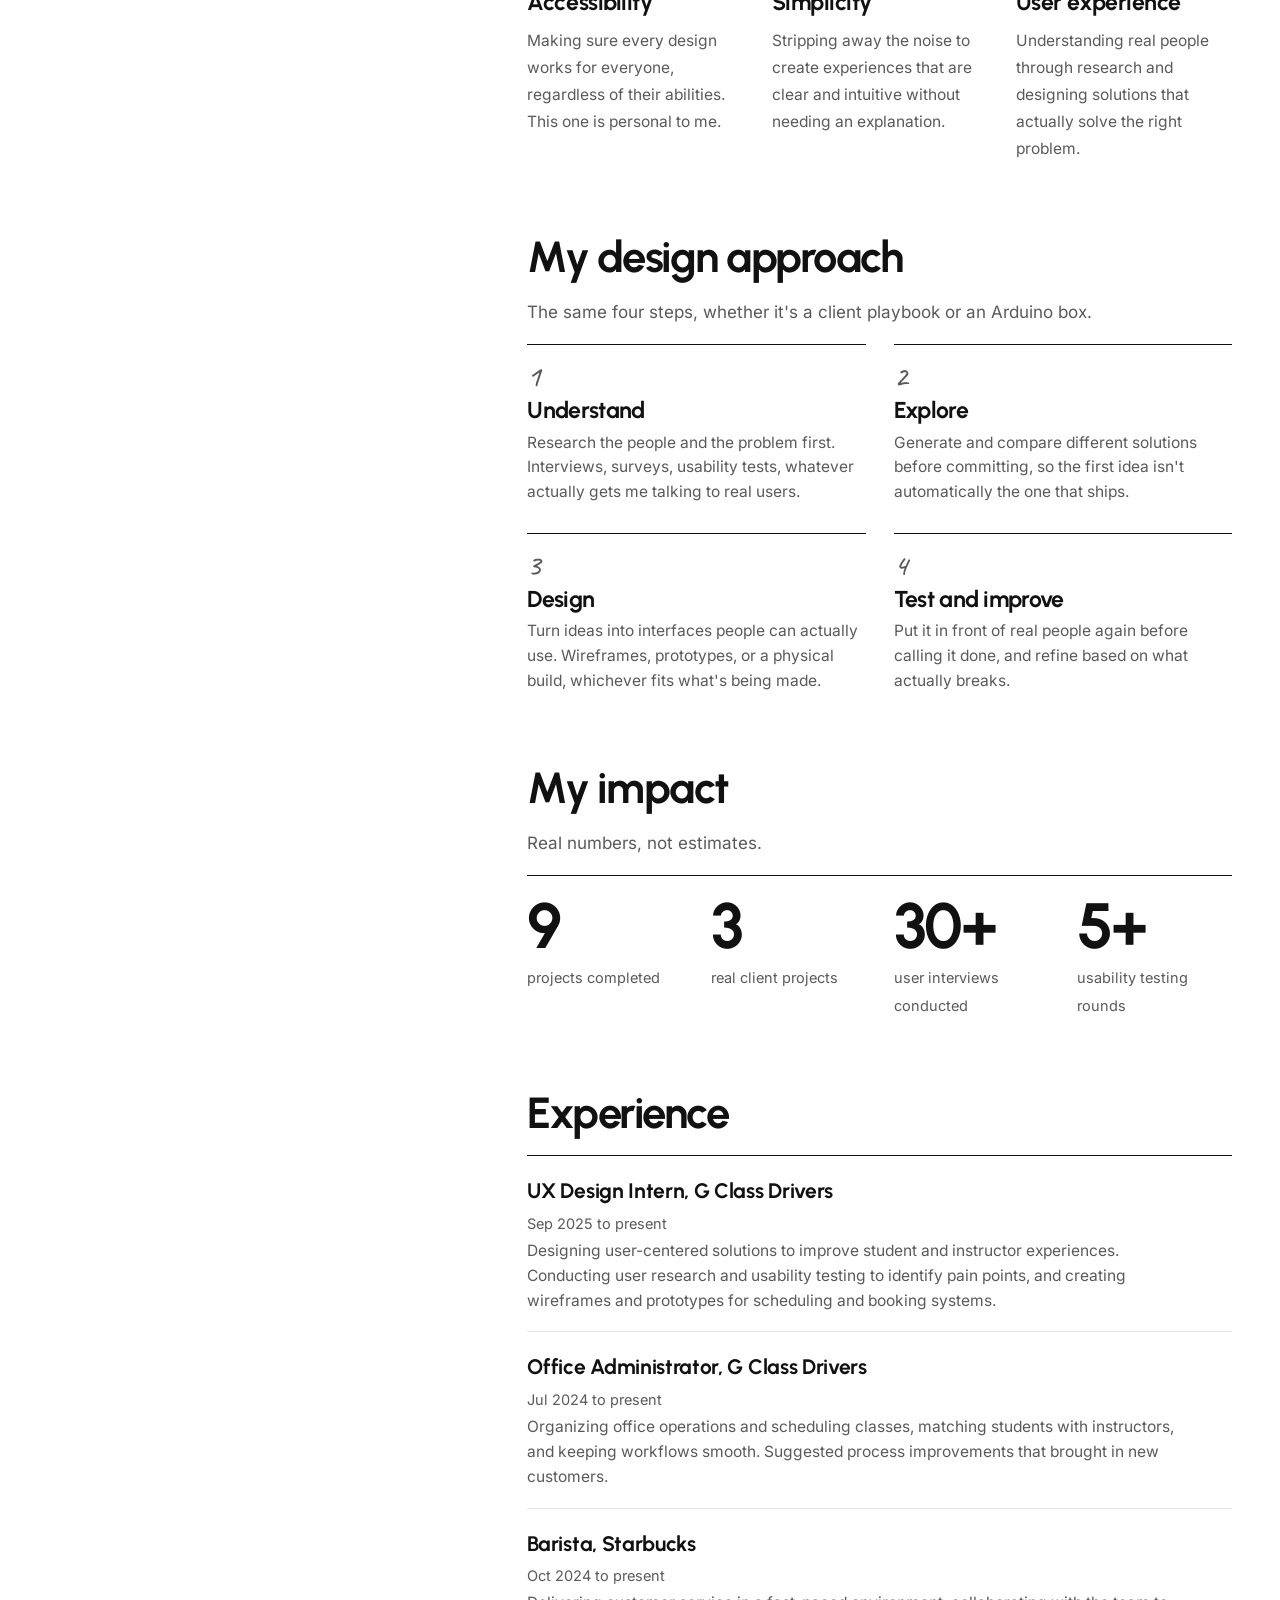
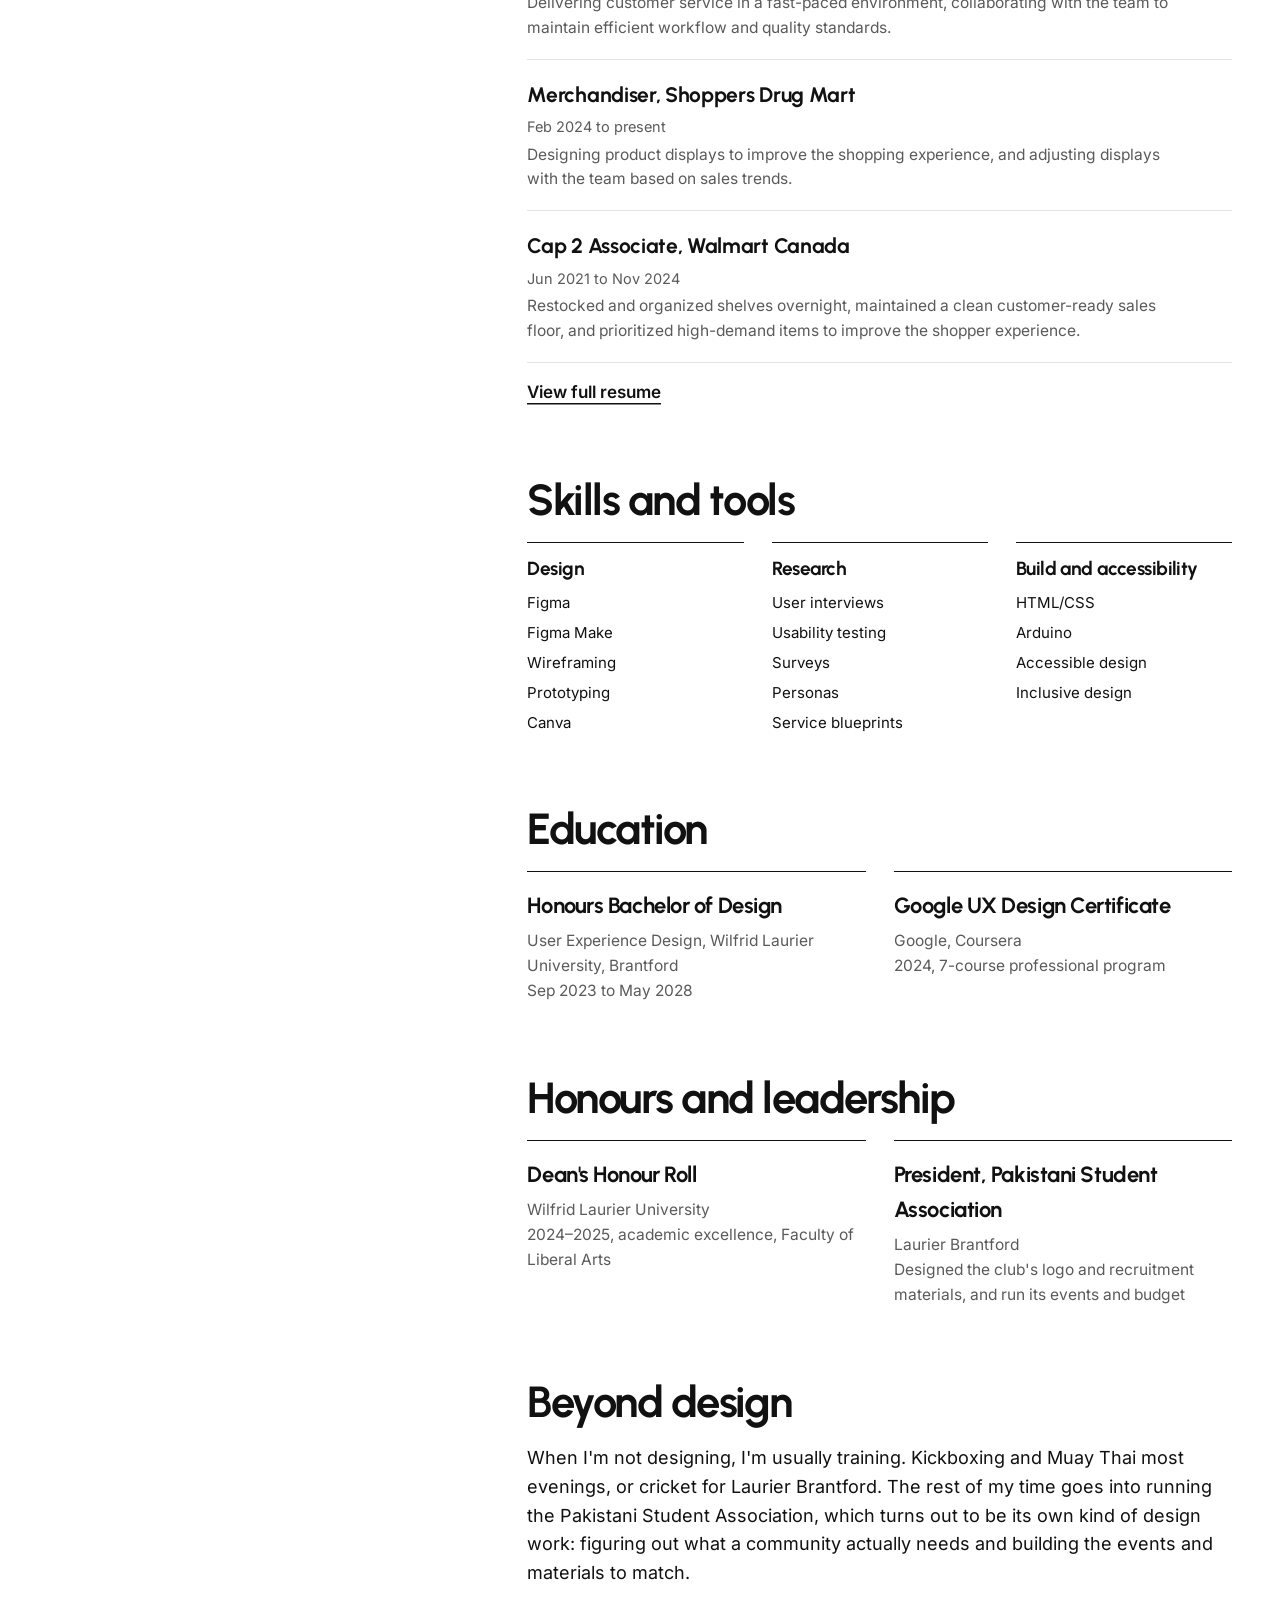
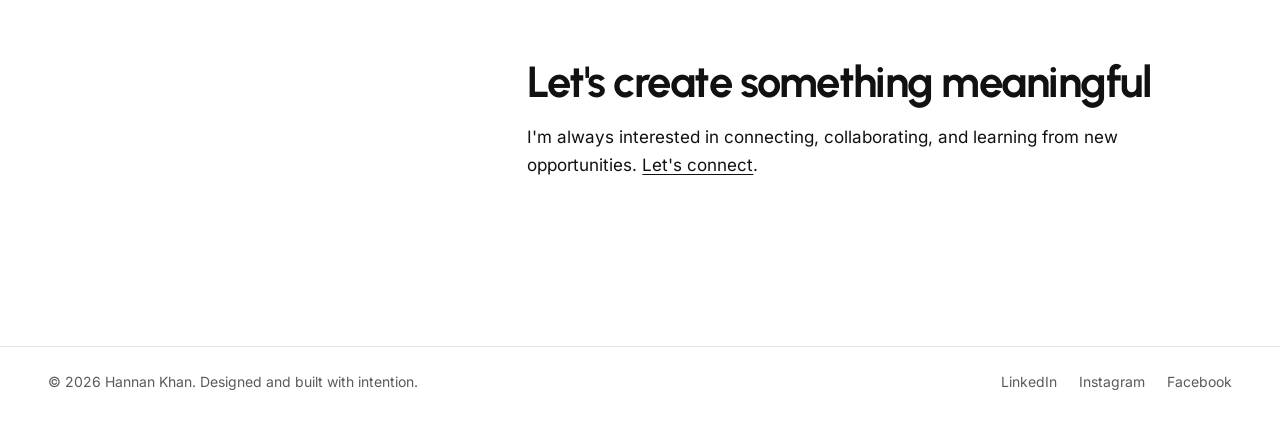
==== commit 2f7185ee: "Back to the sketchbook design, keep the real portal screens Restores the black and white sketchbook " ====
--- a/about.html
+++ b/about.html
@@ -19,8 +19,8 @@
 <meta name="twitter:description" content="UX designer studying at Wilfrid Laurier University. Research, accessibility, service design, and Arduino builds.">
 <meta name="twitter:image" content="https://hannankhan2025.com/assets/portrait.jpg">
 <meta name="author" content="Hannan Khan">
-<meta name="theme-color" content="#0F0F0F">
-<link rel="preload" href="assets/fonts/inter-latin-500-normal.woff2" as="font" type="font/woff2" crossorigin>
+<meta name="theme-color" content="#F2F0EB">
+<link rel="preload" href="assets/fonts/urbanist-latin-700-normal.woff2" as="font" type="font/woff2" crossorigin>
 <link rel="stylesheet" href="styles.css">
 <script type="application/ld+json">{"@context": "https://schema.org", "@graph": [{"@type": "Person", "@id": "https://hannankhan2025.com/#hannan", "name": "Hannan Khan", "jobTitle": "UX Designer and Researcher", "description": "UX design student at Wilfrid Laurier University focused on accessible, research-driven digital experiences.", "url": "https://hannankhan2025.com/", "image": "https://hannankhan2025.com/assets/portrait.jpg", "email": "mailto:hanunu662@gmail.com", "address": {"@type": "PostalAddress", "addressLocality": "Hamilton", "addressRegion": "ON", "addressCountry": "CA"}, "alumniOf": {"@type": "CollegeOrUniversity", "name": "Wilfrid Laurier University"}, "worksFor": {"@type": "Organization", "name": "G Class Drivers", "url": "https://gclassdrivers.com"}, "knowsAbout": ["UX design", "UX research", "Accessibility", "Service design", "Usability testing", "Prototyping", "Figma", "Arduino"], "sameAs": ["https://www.linkedin.com/in/hannan-khan-906102208", "https://www.instagram.com/hannankhan661", "https://www.facebook.com/hannan.khan.626385"]}, {"@type": "AboutPage", "@id": "https://hannankhan2025.com/about#page", "url": "https://hannankhan2025.com/about", "name": "About Hannan Khan | UX Designer and Researcher in Hamilton, Ontario", "about": {"@id": "https://hannankhan2025.com/#hannan"}}, {"@type": "BreadcrumbList", "itemListElement": [{"@type": "ListItem", "position": 1, "name": "Home", "item": "https://hannankhan2025.com/"}, {"@type": "ListItem", "position": 2, "name": "About", "item": "https://hannankhan2025.com/about"}]}]}</script>
 </head>
@@ -36,7 +36,7 @@
       </ul>
     </nav>
     <a class="open" href="contact.html"><i aria-hidden="true"></i>Let's talk</a>
-    <button class="menu-btn" type="button" aria-expanded="false">Menu</button>
+    <button class="menu-btn" type="button" aria-label="Open menu" aria-expanded="false">&#9776;</button>
   </div>
 </header>
 
--- a/styles.css
+++ b/styles.css
@@ -1,404 +1,485 @@
 /* =========================================================
-   Hannan Khan portfolio, dark studio (Nov 2026)
-   Black and white, uppercase Inter, image-led, no boxes.
+   Hannan Khan portfolio, "Sketchbook" design (Nov 2026)
+   Original black and white, open layouts, no boxes.
+   Scrapbook photos, hand-drawn marks, soft organic shapes.
    ========================================================= */
 @font-face{font-family:"Inter";font-style:normal;font-weight:400;font-display:swap;src:url(assets/fonts/inter-latin-400-normal.woff2) format("woff2")}
 @font-face{font-family:"Inter";font-style:normal;font-weight:500;font-display:swap;src:url(assets/fonts/inter-latin-500-normal.woff2) format("woff2")}
 @font-face{font-family:"Inter";font-style:normal;font-weight:600;font-display:swap;src:url(assets/fonts/inter-latin-600-normal.woff2) format("woff2")}
+@font-face{font-family:"Urbanist";font-style:normal;font-weight:600;font-display:swap;src:url(assets/fonts/urbanist-latin-600-normal.woff2) format("woff2")}
+@font-face{font-family:"Urbanist";font-style:normal;font-weight:700;font-display:swap;src:url(assets/fonts/urbanist-latin-700-normal.woff2) format("woff2")}
+@font-face{font-family:"Instrument Serif";font-style:italic;font-weight:400;font-display:swap;src:url(assets/fonts/instrument-serif-latin-400-italic.woff2) format("woff2")}
+@font-face{font-family:"Caveat";font-style:normal;font-weight:500;font-display:swap;src:url(assets/fonts/caveat-latin-500-normal.woff2) format("woff2")}
 
 :root{
-  --bg:#0F0F0F;
-  --bg-2:#161616;
-  --panel:#1B1B1B;
-  --ink:#FFFFFF;
-  --soft:#D6D6D6;
-  --muted:#8E8E8E;
-  --rule:#262626;
+  --paper:#FFFFFF;
+  --panel:#F4F4F4;
+  --ink:#111111;
+  --muted:#5A5A5A;
+  --rule:#E4E4E4;
+  --display:"Urbanist","Inter",system-ui,-apple-system,"Segoe UI",Helvetica,Arial,sans-serif;
   --sans:"Inter",system-ui,-apple-system,"Segoe UI",Helvetica,Arial,sans-serif;
-  --max:1440px;
-  --gutter:clamp(18px,3.4vw,48px);
+  --serif:"Instrument Serif",Georgia,serif;
+  --hand:"Caveat","Comic Sans MS",cursive;
+  --max:1320px;
+  --gutter:clamp(18px,4vw,48px);
   --ease:cubic-bezier(.2,.7,.2,1);
 }
 *{box-sizing:border-box}
-html{scroll-behavior:smooth;overflow-x:clip}
-body{margin:0;background:var(--bg);color:var(--ink);font-family:var(--sans);font-size:16.5px;line-height:1.6;-webkit-font-smoothing:antialiased;overflow-x:clip}
+html{scroll-behavior:smooth}
+body{margin:0;background:var(--paper);color:var(--ink);font-family:var(--sans);font-size:17px;line-height:1.6;-webkit-font-smoothing:antialiased;overflow-x:clip}
 img{max-width:100%;display:block}
 figure{margin:0}
-a{color:inherit;text-decoration-thickness:1px;text-underline-offset:4px}
-::selection{background:#fff;color:#0F0F0F}
-:focus-visible{outline:2px solid #fff;outline-offset:4px}
-h1,h2,h3,h4,h5{font-family:var(--sans);font-weight:500;margin:0;line-height:1;letter-spacing:-0.06em;text-transform:uppercase}
+a{color:inherit;text-decoration-thickness:1px;text-underline-offset:3px}
+:focus-visible{outline:2px solid var(--ink);outline-offset:4px;border-radius:4px}
+h1,h2,h3,h4,h5{font-family:var(--display);font-weight:700;margin:0;line-height:1.02;letter-spacing:-0.03em}
 p{margin:0}
 .wrap{max-width:var(--max);margin:0 auto;padding:0 var(--gutter)}
-.skip{position:absolute;left:-999px;top:8px;background:#fff;color:#000;padding:8px 14px;z-index:90}
+.skip{position:absolute;left:-999px;top:8px;background:var(--ink);color:#fff;padding:8px 14px;border-radius:6px;z-index:60}
 .skip:focus{left:8px}
 .quiet{color:var(--muted)}
 .strong{font-weight:600}
-.small{font-size:13.5px;color:var(--muted)}
-.lbl{font-size:13px;font-weight:500;letter-spacing:-0.01em;text-transform:uppercase;color:var(--muted)}
-
-/* ---------- nav ---------- */
-.top{position:fixed;top:0;left:0;right:0;z-index:50;mix-blend-mode:difference}
-.top .wrap{display:flex;align-items:center;justify-content:space-between;gap:16px;height:72px}
-.brand{font-weight:500;font-size:17px;letter-spacing:-0.04em;text-transform:uppercase;color:#fff;text-decoration:none;white-space:nowrap}
-.brand::after{content:"\00A9";margin-left:1px}
-.nav{display:flex;gap:28px;list-style:none;margin:0;padding:0}
-.nav a{color:#fff;text-decoration:none;font-size:15px;font-weight:500;text-transform:uppercase;letter-spacing:-0.03em;opacity:.65;transition:opacity .2s}
-.nav a:hover,.nav a[aria-current="page"]{opacity:1}
-.open{display:none}
-.menu-btn{display:none;background:transparent;border:0;color:#fff;font:500 15px var(--sans);text-transform:uppercase;letter-spacing:-0.03em;cursor:pointer;padding:8px 0}
-.overlay{position:fixed;inset:0;z-index:45;background:var(--bg);display:flex;flex-direction:column;justify-content:center;padding:96px var(--gutter) 40px;opacity:0;visibility:hidden;transition:opacity .35s,visibility .35s}
-.overlay.on{opacity:1;visibility:visible}
-.overlay a{font-size:clamp(48px,13vw,120px);font-weight:500;letter-spacing:-0.07em;text-transform:uppercase;line-height:1;text-decoration:none;color:#fff;display:block;padding:6px 0}
-.overlay a:hover{color:var(--muted)}
-.overlay .foot{margin-top:40px;display:flex;flex-wrap:wrap;gap:12px 24px}
-.overlay .foot a{font-size:15px;letter-spacing:-0.02em;color:var(--muted)}
-@media(max-width:760px){.top nav{display:none}.menu-btn{display:block}}
-main{padding-top:72px}
-
-/* ---------- buttons, links ---------- */
-.btn{display:inline-flex;align-items:center;gap:10px;border:1px solid #fff;color:#fff;background:transparent;text-decoration:none;font-weight:500;font-size:15px;text-transform:uppercase;letter-spacing:-0.03em;padding:12px 22px;transition:background .25s,color .25s}
-.btn:hover{background:#fff;color:#0F0F0F}
-.btn.fill{background:#fff;color:#0F0F0F}
-.btn.fill:hover{background:transparent;color:#fff}
-.more,.textlink{font-size:15px;font-weight:500;text-transform:uppercase;letter-spacing:-0.03em;color:#fff;text-decoration:none;border-bottom:1px solid #fff;padding-bottom:3px;transition:opacity .2s}
-.more:hover,.textlink:hover{opacity:.6}
-.tag{display:inline-block;font-size:12.5px;font-weight:500;text-transform:uppercase;letter-spacing:-0.01em;color:var(--soft);border:1px solid #333;padding:5px 11px}
-.chips{display:flex;flex-wrap:wrap;gap:8px;list-style:none;padding:0;margin:0}
-.chips li{font-size:12.5px;font-weight:500;text-transform:uppercase;border:1px solid #333;padding:5px 11px;color:var(--soft)}
-
-/* ---------- section heads ---------- */
-.block{padding:clamp(80px,11vw,160px) 0;position:relative}
-.head{display:flex;justify-content:space-between;align-items:flex-end;gap:24px;margin-bottom:clamp(32px,4vw,56px);flex-wrap:wrap}
-.head h2{font-size:clamp(32px,4vw,56px)}
-.head h2 sup{font-size:.36em;color:var(--muted);letter-spacing:0;vertical-align:top;margin-left:6px;position:relative;top:.3em}
-.head p{color:var(--muted);max-width:52ch;margin-top:12px}
-.eyebrow,.case-eyebrow{font-size:13px;font-weight:500;text-transform:uppercase;letter-spacing:-0.01em;color:var(--muted);margin-bottom:14px}
-
-/* ---------- hero ---------- */
-.hero{min-height:calc(100svh - 72px);display:flex;flex-direction:column;justify-content:center;align-items:center;text-align:center;padding:40px var(--gutter) 80px;position:relative}
-.hero h1{font-size:clamp(56px,13.4vw,232px);line-height:.86;letter-spacing:-0.075em;white-space:nowrap}
-.hero h1 .ln{display:block;overflow:hidden;padding-bottom:.04em}
-.hero h1 .ln span{display:inline-block;transform:translateY(105%);animation:rise 1.1s var(--ease) forwards}
-.hero h1 .ln:nth-child(2) span{animation-delay:.12s}
-@keyframes rise{to{transform:none}}
-.hero .sub{margin-top:26px;font-size:clamp(15px,1.3vw,18px);font-weight:500;text-transform:uppercase;letter-spacing:-0.02em;opacity:0;animation:fade .8s ease .6s forwards}
-.hero .sub b{font-weight:500;color:var(--muted)}
-.hero .line{margin-top:10px;color:var(--muted);font-size:16px;opacity:0;animation:fade .8s ease .75s forwards}
-.hero .actions{margin-top:30px;display:flex;gap:14px;flex-wrap:wrap;justify-content:center;opacity:0;animation:fade .8s ease .9s forwards}
-@keyframes fade{to{opacity:1}}
-.hero .cue{position:absolute;bottom:28px;left:50%;transform:translateX(-50%);font-size:12px;font-weight:500;text-transform:uppercase;color:var(--muted);letter-spacing:.02em}
-.hero .cue::after{content:"";display:block;width:1px;height:38px;background:var(--muted);margin:10px auto 0;animation:drop 1.8s ease-in-out infinite;transform-origin:top}
-@keyframes drop{0%{transform:scaleY(0)}50%{transform:scaleY(1)}100%{transform:scaleY(0);transform-origin:bottom}}
-.hero .portrait-chip{width:84px;height:84px;border-radius:50%;overflow:hidden;margin:0 auto 26px;opacity:0;animation:fade .8s ease .3s forwards}
-.hero .portrait-chip img{width:100%;height:100%;object-fit:cover}
-@media(max-width:600px){.hero h1{white-space:normal}}
-
-/* ---------- selected works ---------- */
-.works{display:grid;grid-template-columns:repeat(3,1fr);gap:clamp(18px,2.4vw,36px)}
-.work{display:block;text-decoration:none;color:#fff}
-.work .art{aspect-ratio:4/5;margin-bottom:18px}
-.work h3{font-size:clamp(18px,1.5vw,22px);letter-spacing:-0.05em;margin-bottom:6px}
-.work p{color:var(--muted);font-size:16px;max-width:36ch;line-height:1.35}
-.work .meta{font-size:12.5px;font-weight:500;text-transform:uppercase;color:var(--muted);margin-bottom:8px}
-@media(max-width:860px){.works{grid-template-columns:1fr 1fr}}
-@media(max-width:560px){.works{grid-template-columns:1fr}}
-
-/* artwork + slideshow (also used on work page) */
+.small{font-size:14px;color:var(--muted)}
+.it{font-family:var(--serif);font-style:italic;font-weight:400;letter-spacing:-0.01em}
+.hand{font-family:var(--hand);font-weight:500;letter-spacing:0}
+.scribble{position:relative;display:inline-block;white-space:nowrap}
+.scribble svg{position:absolute;left:-2%;bottom:-.12em;width:104%;height:.32em;overflow:visible}
+.scribble path{fill:none;stroke:var(--ink);stroke-width:3;stroke-linecap:round}
+
+/* soft organic glows behind sections */
+.glow{position:absolute;border-radius:50%;filter:blur(80px);pointer-events:none;z-index:0;background:#E6E6E6;opacity:.75}
+
+/* ---------- nav: open, no pill ---------- */
+.top{position:sticky;top:0;z-index:40;background:rgba(255,255,255,.86);backdrop-filter:blur(10px);-webkit-backdrop-filter:blur(10px);transition:box-shadow .3s}
+.top.scrolled{box-shadow:0 1px 0 var(--rule)}
+.top .wrap{display:flex;align-items:center;justify-content:space-between;gap:16px;height:76px}
+.brand{font-family:var(--display);font-weight:700;font-size:21px;letter-spacing:-0.02em;color:var(--ink);text-decoration:none;white-space:nowrap}
+.nav{display:flex;gap:clamp(18px,3vw,40px);list-style:none;margin:0;padding:0}
+.nav a{position:relative;color:var(--muted);text-decoration:none;font-size:15px;font-weight:500;padding:6px 0}
+.nav a:hover,.nav a[aria-current="page"]{color:var(--ink)}
+.nav a[aria-current="page"]::after{content:"";position:absolute;left:0;right:0;bottom:-2px;height:8px;background:url("data:image/svg+xml,%3Csvg xmlns='http://www.w3.org/2000/svg' viewBox='0 0 60 8'%3E%3Cpath d='M2 5 C 15 1, 25 8, 38 4 S 52 2, 58 5' fill='none' stroke='%23111' stroke-width='2' stroke-linecap='round'/%3E%3C/svg%3E") center/100% 100% no-repeat}
+.open{display:inline-flex;align-items:center;gap:9px;font-size:14.5px;font-weight:500;color:var(--ink);text-decoration:none;white-space:nowrap}
+.open i{width:8px;height:8px;border-radius:50%;background:#22B357;display:inline-block;box-shadow:0 0 0 4px rgba(34,179,87,.15)}
+.open:hover{text-decoration:underline}
+.menu-btn{display:none;background:transparent;border:1.5px solid var(--ink);color:var(--ink);width:42px;height:42px;border-radius:50%;cursor:pointer;font-size:17px}
+@media(max-width:760px){
+  .open{display:none}
+  .menu-btn{display:inline-grid;place-items:center}
+  .top nav{position:absolute;left:0;right:0;top:76px;background:#fff;border-bottom:1px solid var(--rule);padding:8px var(--gutter) 18px;display:none}
+  .top.is-open nav{display:block}
+  .nav{flex-direction:column;gap:0}
+  .nav a{display:block;padding:14px 0;font-size:22px;font-family:var(--display);font-weight:700;color:var(--ink);border-bottom:1px solid var(--rule)}
+  .nav a[aria-current="page"]::after{display:none}
+}
+
+/* ---------- shared ---------- */
+main{padding-bottom:24px}
+.block{padding:clamp(64px,9vw,128px) 0;position:relative}
+.eyebrow,.case-eyebrow{font-size:13px;font-weight:600;letter-spacing:.14em;text-transform:uppercase;color:var(--muted);margin-bottom:14px}
+.head{display:flex;justify-content:space-between;align-items:flex-end;gap:24px;margin-bottom:clamp(36px,5vw,64px);flex-wrap:wrap;position:relative;z-index:1}
+.head h2{font-size:clamp(44px,6vw,84px);letter-spacing:-0.04em}
+.head p{color:var(--muted);max-width:52ch;margin-top:14px;font-size:18px}
+.more,.textlink{font-weight:600;color:var(--ink);text-decoration:none;background:linear-gradient(var(--ink),var(--ink)) left bottom/100% 1.5px no-repeat;padding-bottom:3px;transition:background-size .3s var(--ease)}
+.more:hover,.textlink:hover{background-size:0 1.5px;background-position:right bottom}
+.more::after{content:" \2192"}
+.btn{display:inline-flex;align-items:center;gap:10px;background:var(--ink);color:#fff;text-decoration:none;font-weight:600;padding:16px 26px;border-radius:999px;font-size:15.5px;transition:transform .3s var(--ease)}
+.btn:hover{transform:translateY(-2px) rotate(-1deg)}
+.btn.ghost{background:transparent;color:var(--ink);box-shadow:inset 0 0 0 1.5px var(--ink)}
+.tag{display:inline-block;font-size:13.5px;color:var(--muted);border:1px solid var(--rule);border-radius:999px;padding:5px 12px}
+.chips{display:flex;flex-wrap:wrap;gap:8px 14px;list-style:none;padding:0;margin:0}
+.chips li{font-size:15px}
+.chips li+li::before{content:"\00B7";margin-right:14px;color:var(--muted)}
+
+/* ---------- home: hero ---------- */
+.hero{position:relative;padding:clamp(40px,7vw,96px) 0 clamp(56px,7vw,96px);overflow:visible}
+.hero .wrap{position:relative;z-index:1;display:grid;grid-template-columns:1.15fr 1fr;gap:clamp(24px,4vw,64px);align-items:center}
+.hello{font-family:var(--hand);font-size:clamp(26px,2.4vw,32px);color:var(--muted);margin-bottom:10px;transform:rotate(-2deg);transform-origin:left;display:inline-block}
+.hero h1{font-size:clamp(52px,7.4vw,116px);line-height:.95;letter-spacing:-0.045em}
+.hero h1 .it{display:block;font-size:1.02em;margin-top:.06em}
+.hero .lede{font-size:clamp(18px,1.5vw,20px);color:var(--muted);max-width:46ch;margin:30px 0 34px}
+.actions{display:flex;flex-wrap:wrap;gap:14px 26px;align-items:center}
+.collage{position:relative;height:clamp(440px,42vw,600px)}
+.polaroid{position:absolute;background:#fff;padding:10px 10px 46px;box-shadow:0 1px 2px rgba(0,0,0,.08),0 22px 44px rgba(0,0,0,.16);transition:transform .5s var(--ease)}
+.polaroid img{width:100%;height:100%;object-fit:cover;display:block}
+.polaroid figcaption{position:absolute;left:14px;right:14px;bottom:9px;font-family:var(--hand);font-size:23px;color:#333;line-height:1.1}
+.polaroid::before{content:"";position:absolute;top:-12px;left:50%;width:84px;height:24px;margin-left:-42px;background:rgba(225,225,225,.75);transform:rotate(-3deg);box-shadow:0 1px 2px rgba(0,0,0,.05)}
+.polaroid:hover{transform:rotate(0) scale(1.03)!important;z-index:5}
+.pol-1{width:56%;height:78%;right:4%;top:0;transform:rotate(4deg);z-index:2}
+.pol-2{width:46%;height:42%;left:0;top:30%;transform:rotate(-7deg);z-index:3}
+.pol-3{width:46%;height:40%;right:12%;bottom:-4%;transform:rotate(-2deg);z-index:4}
+.note{position:absolute;font-family:var(--hand);font-size:26px;line-height:1.1;color:var(--ink);z-index:6}
+.note svg{display:block;overflow:visible}
+.note path{fill:none;stroke:var(--ink);stroke-width:2.2;stroke-linecap:round;stroke-linejoin:round}
+.note-hi{left:6%;top:-2%;transform:rotate(-6deg)}
+@media(max-width:900px){.hero .wrap{grid-template-columns:1fr}.collage{height:min(110vw,520px);margin-top:20px}}
+
+/* ---------- home: facts line ---------- */
+.facts{display:flex;flex-wrap:wrap;gap:18px clamp(28px,5vw,72px);padding:28px 0;border-top:1px solid var(--rule);border-bottom:1px solid var(--rule);position:relative;z-index:1}
+.facts div b{display:block;font-family:var(--display);font-weight:700;font-size:clamp(40px,4.2vw,60px);line-height:1;letter-spacing:-0.035em}
+.facts div span{font-size:14.5px;color:var(--muted)}
+.facts .next{margin-left:auto;max-width:30ch;font-size:15px;color:var(--muted);align-self:center}
+.facts .next b{display:inline;font:inherit;font-weight:600;color:var(--ink);letter-spacing:0}
+
+/* ---------- home: featured work showcases ---------- */
+.show{display:grid;grid-template-columns:1fr 1.25fr;gap:clamp(28px,5vw,80px);align-items:center;padding:clamp(28px,4vw,56px) 0;text-decoration:none;color:var(--ink);position:relative}
+.show+.show{margin-top:clamp(24px,4vw,56px)}
+.show.flip{grid-template-columns:1.25fr 1fr}
+.show.flip .stage{order:-1}
+.show .num{font-family:var(--hand);font-size:30px;color:var(--muted);display:block;margin-bottom:6px}
+.show h3{font-size:clamp(40px,5vw,72px);letter-spacing:-0.04em;margin-bottom:16px}
+.show .meta{font-size:14.5px;color:var(--muted);margin-bottom:18px}
+.show .meta span+span::before{content:" \00B7\00A0"}
+.show p.desc{font-size:18px;color:var(--muted);max-width:44ch;margin-bottom:24px}
+.show .go{display:inline-flex;align-items:center;gap:10px;font-weight:600}
+.show .go i{display:inline-grid;place-items:center;width:46px;height:46px;border-radius:50%;border:1.5px solid var(--ink);font-style:normal;transition:transform .35s var(--ease),background .25s,color .25s}
+.show:hover .go i{background:var(--ink);color:#fff;transform:rotate(-45deg)}
+.stage{position:relative;aspect-ratio:5/4}
+.blob{position:absolute;inset:4% 2% 2% 4%;z-index:0;transition:transform 1.2s var(--ease)}
+.blob svg{width:100%;height:100%;display:block}
+.show:hover .blob{transform:rotate(-4deg) scale(1.03)}
+.win{position:absolute;z-index:2;background:#fff;border-radius:12px;overflow:hidden;box-shadow:0 1px 2px rgba(0,0,0,.08),0 24px 50px rgba(0,0,0,.18);transition:transform .6s var(--ease)}
+.win .bar{display:flex;gap:6px;align-items:center;padding:9px 12px;background:#F3F3F3;border-bottom:1px solid #E6E6E6}
+.win .bar i{width:9px;height:9px;border-radius:50%;background:#D5D5D5;display:block}
+.win .bar span{margin-left:8px;font-size:11.5px;color:#8A8A8A;font-family:var(--sans)}
+.screen{position:relative;overflow:hidden;background:#EEE;aspect-ratio:3/2}
+.screen img,.screen video{position:absolute;inset:0;width:100%;height:100%;object-fit:cover;transition:opacity .9s ease}
+.screen img.f2{opacity:0}
+.screen img.f2.show{opacity:1}
+.win-main{left:6%;top:12%;width:78%}
+.win-video{right:2%;bottom:6%;width:46%;border-radius:14px}
+.win-video .screen{aspect-ratio:16/9;background:#111}
+.win-video .live{position:absolute;left:10px;top:10px;z-index:2;font-size:11px;font-weight:600;color:#fff;background:rgba(0,0,0,.55);border-radius:999px;padding:3px 9px;display:flex;align-items:center;gap:6px}
+.win-video .live::before{content:"";width:6px;height:6px;border-radius:50%;background:#FF3B30;display:block}
+.stage .polaroid{z-index:3}
+.stage .pol-a{left:4%;top:8%;width:58%;height:62%;transform:rotate(-5deg)}
+.stage .pol-b{right:2%;bottom:4%;width:54%;transform:rotate(4deg);padding-bottom:40px}
+.stage .pol-b .screen{aspect-ratio:3/2}
+.show:hover .win-main{transform:translateY(-6px) rotate(-1deg)}
+.show:hover .win-video{transform:translateY(-10px) rotate(1.5deg)}
+.stage .note{z-index:6}
+@media(max-width:860px){.show,.show.flip{grid-template-columns:1fr}.show .stage,.show.flip .stage{order:-1}}
+
+/* ---------- home: more work as a list with floating previews ---------- */
+.list{list-style:none;margin:0;padding:0;border-top:1px solid var(--ink);position:relative;z-index:1}
+.list li{border-bottom:1px solid var(--rule)}
+.list a{display:grid;grid-template-columns:70px 1fr auto;gap:12px 24px;align-items:baseline;padding:26px 0;text-decoration:none;color:var(--ink);position:relative}
+.list .n{font-family:var(--hand);font-size:24px;color:var(--muted)}
+.list h3{font-size:clamp(28px,3.4vw,46px);letter-spacing:-0.035em;transition:transform .45s var(--ease)}
+.list p{grid-column:2;font-size:15.5px;color:var(--muted);max-width:60ch}
+.list .yr{font-size:14.5px;color:var(--muted);white-space:nowrap}
+.list a:hover h3{transform:translateX(12px)}
+.list .peek{position:absolute;right:16%;top:50%;width:260px;aspect-ratio:3/2;object-fit:cover;opacity:0;transform:translateY(-50%) rotate(-4deg) scale(.9);transition:opacity .35s,transform .5s var(--ease);pointer-events:none;box-shadow:0 20px 40px rgba(0,0,0,.18);border:8px solid #fff;z-index:5}
+.list a:hover .peek{opacity:1;transform:translateY(-50%) rotate(3deg) scale(1)}
+@media(max-width:760px){.list a{grid-template-columns:44px 1fr}.list .yr{grid-column:2}.list .peek{display:none}}
+@media(hover:none){.list .peek{display:none}}
+
+/* ---------- home: what I do as a sentence ---------- */
+.say{font-family:var(--display);font-weight:700;font-size:clamp(34px,4.8vw,68px);line-height:1.18;letter-spacing:-0.035em;max-width:24ch;position:relative;z-index:1}
+.say .pic{display:inline-block;width:1.7em;height:.95em;border-radius:999px;overflow:hidden;vertical-align:-.12em;margin:0 .08em;transform:rotate(-3deg)}
+.say .pic img{width:100%;height:100%;object-fit:cover}
+.say .it{font-weight:400;color:var(--muted)}
+
+/* ---------- dark band with wavy edges ---------- */
+.wave{display:block;width:100%;height:clamp(40px,6vw,90px)}
+.ink{background:var(--ink);color:#F2F2F2}
+.ink .eyebrow{color:#9A9A9A}
+.ink .head p{color:#B5B5B5}
+.why{display:grid;grid-template-columns:1fr 1.3fr;gap:clamp(28px,5vw,80px);align-items:center;padding:clamp(36px,5vw,64px) 0}
+.why blockquote{margin:0;font-family:var(--serif);font-style:italic;font-size:clamp(34px,4.4vw,62px);line-height:1.08;letter-spacing:-0.015em}
+.why p{color:#BDBDBD;font-size:18px;max-width:52ch}
+.why p+p{margin-top:16px}
+.why .hand{color:#fff;font-size:28px;display:block;margin-top:22px;transform:rotate(-2deg)}
+@media(max-width:860px){.why{grid-template-columns:1fr}}
+
+/* ---------- experience: plain lines ---------- */
+.timeline{list-style:none;margin:0;padding:0;border-top:1px solid var(--ink)}
+.timeline li{display:grid;grid-template-columns:220px 1fr auto;gap:6px 28px;padding:24px 0;border-bottom:1px solid var(--rule);align-items:baseline}
+.timeline .when{color:var(--muted);font-size:15px}
+.timeline b{font-family:var(--display);font-size:clamp(22px,2.2vw,28px);font-weight:700;letter-spacing:-0.02em}
+.timeline small{display:block;color:var(--muted);font-size:15px;margin-top:4px}
+.timeline .nowtag{font-family:var(--hand);font-size:24px;color:var(--ink);transform:rotate(-4deg);display:inline-block}
+@media(max-width:700px){.timeline li{grid-template-columns:1fr}}
+
+/* ---------- contact CTA ---------- */
+.prompt{position:relative;padding:clamp(64px,9vw,128px) 0 clamp(40px,6vw,80px);text-align:center}
+.prompt h2{font-size:clamp(52px,9vw,140px);letter-spacing:-0.05em;line-height:.92;position:relative;z-index:1}
+.prompt h2 .it{font-weight:400}
+.prompt p{color:var(--muted);margin:22px auto 34px;font-size:18px;max-width:46ch;position:relative;z-index:1}
+.prompt .actions{justify-content:center;position:relative;z-index:1}
+.prompt .mailbig{font-family:var(--display);font-weight:700;font-size:clamp(22px,2.6vw,32px);letter-spacing:-0.02em;color:var(--ink);text-decoration:none}
+.prompt .note{left:50%;top:clamp(20px,4vw,50px);transform:translateX(160px) rotate(8deg)}
+@media(max-width:700px){.prompt .note{display:none}}
+
+/* ---------- work index ---------- */
+.page-hero{padding:clamp(48px,7vw,96px) 0 clamp(28px,4vw,48px);position:relative}
+.page-hero h1{font-size:clamp(60px,10vw,150px);letter-spacing:-0.05em;line-height:.92;position:relative;z-index:1}
+.page-hero p{color:var(--muted);font-size:19px;max-width:54ch;margin-top:18px;position:relative;z-index:1}
+.rows{display:grid;gap:clamp(56px,7vw,96px) clamp(24px,4vw,56px)}
+.rows.two{grid-template-columns:1fr 1fr}
+.row{display:block;text-decoration:none;color:var(--ink)}
+.row:nth-child(4n+1) .art{transform:rotate(-1.2deg)}
+.row:nth-child(4n+2) .art{transform:rotate(1deg)}
+.row:nth-child(4n+3) .art{transform:rotate(.8deg)}
+.row:nth-child(4n+4) .art{transform:rotate(-.8deg)}
+.row .art{margin-bottom:24px;background:#fff;padding:10px;box-shadow:0 1px 2px rgba(0,0,0,.08),0 18px 40px rgba(0,0,0,.12);transition:transform .5s var(--ease);border-radius:2px}
+.row:hover .art{transform:rotate(0) translateY(-6px)}
+.row h3{font-size:clamp(30px,3vw,44px);letter-spacing:-0.035em;margin-bottom:8px}
+.row .meta{color:var(--muted);font-size:14.5px;margin-bottom:10px}
+.row .meta span+span::before,.card .meta span+span::before{content:" \00B7\00A0"}
+.row p.desc{font-size:16.5px;color:var(--muted);max-width:56ch;margin-bottom:14px}
+.row .cta{font-weight:600;font-size:15.5px;background:linear-gradient(var(--ink),var(--ink)) left bottom/100% 1.5px no-repeat;padding-bottom:3px}
+.row .cta::after{content:" \2192"}
+@media(max-width:820px){.rows.two{grid-template-columns:1fr}}
+
+/* artwork + slideshow */
 .art{position:relative;isolation:isolate;overflow:hidden;background:var(--panel);aspect-ratio:3/2}
-.art img,.art video{position:absolute;inset:0;width:100%;height:100%;object-fit:cover;transition:transform 1s var(--ease),opacity .6s ease}
-.work:hover .art img,.work:hover .art video,.row:hover .art img{transform:scale(1.045)}
-.art .f2{opacity:0;z-index:1}
+.art img{width:100%;height:100%;object-fit:cover;transition:opacity .5s ease}
+.art .f2{position:absolute;inset:10px;width:calc(100% - 20px);height:calc(100% - 20px);opacity:0;z-index:1}
 .art .f2.show{opacity:1}
-.art .dots{position:absolute;left:14px;bottom:12px;display:flex;gap:5px;z-index:2;opacity:0;transition:opacity .3s}
-.work:hover .dots,.row:hover .dots,.art.auto .dots{opacity:1}
-.art .dots i{width:6px;height:6px;border-radius:50%;background:rgba(255,255,255,.5);display:block}
+.art .dots{position:absolute;left:22px;bottom:20px;display:flex;gap:5px;z-index:2;opacity:0;transition:opacity .3s}
+.row:hover .dots,.art.auto .dots{opacity:1}
+.art .dots i{width:6px;height:6px;border-radius:50%;background:rgba(255,255,255,.6);display:block}
 .art .dots i.on{background:#fff}
-.art .badge{position:absolute;left:12px;top:12px;z-index:3;font-size:11.5px;font-weight:500;text-transform:uppercase;background:rgba(15,15,15,.7);color:#fff;padding:4px 9px;display:flex;align-items:center;gap:6px}
-.art .badge::before{content:"";width:6px;height:6px;border-radius:50%;background:#fff;animation:blink 1.4s ease-in-out infinite}
-@keyframes blink{50%{opacity:.25}}
-
-/* ---------- statement ---------- */
-.statement{font-size:clamp(30px,4.4vw,68px);font-weight:500;line-height:1.02;letter-spacing:-0.06em;text-transform:uppercase;max-width:22ch}
-.statement span{color:var(--muted)}
-.numbers{display:grid;grid-template-columns:repeat(4,1fr);gap:24px;margin-top:clamp(48px,6vw,88px);border-top:1px solid var(--rule);padding-top:24px}
-.numbers b{display:block;font-size:clamp(44px,5.4vw,84px);font-weight:500;letter-spacing:-0.07em;line-height:1}
-.numbers span{font-size:13px;font-weight:500;text-transform:uppercase;color:var(--muted)}
-@media(max-width:700px){.numbers{grid-template-columns:1fr 1fr}}
-
-/* ---------- services grid ---------- */
-.services{display:grid;grid-template-columns:repeat(3,1fr);gap:clamp(10px,1.4vw,18px)}
-.svc{position:relative;aspect-ratio:1/1;overflow:hidden;background:var(--panel)}
-.svc img{width:100%;height:100%;object-fit:cover;opacity:.42;filter:grayscale(.35);transition:transform 1s var(--ease),opacity .4s,filter .4s}
-.svc:hover img{transform:scale(1.06);opacity:.62;filter:none}
-.svc h3{position:absolute;inset:0;display:grid;place-items:center;text-align:center;padding:16px;font-size:clamp(14px,1.4vw,19px);font-weight:600;letter-spacing:-0.04em}
-@media(max-width:560px){.services{grid-template-columns:1fr 1fr}}
-
-/* ---------- more work list ---------- */
-.list{list-style:none;margin:0;padding:0;border-top:1px solid var(--rule)}
-.list li{border-bottom:1px solid var(--rule)}
-.list a{display:grid;grid-template-columns:60px 1.2fr 1fr auto;gap:10px 24px;align-items:center;padding:26px 0;text-decoration:none;color:#fff;position:relative}
-.list .n{font-size:13px;font-weight:500;color:var(--muted)}
-.list h3{font-size:clamp(24px,3vw,44px);letter-spacing:-0.06em;transition:transform .45s var(--ease),color .3s}
-.list p{font-size:15px;color:var(--muted);max-width:44ch;line-height:1.4}
-.list .yr{font-size:13px;font-weight:500;text-transform:uppercase;color:var(--muted);white-space:nowrap}
-.list a:hover h3{transform:translateX(10px)}
-.list .peek{position:absolute;left:44%;top:50%;width:240px;aspect-ratio:4/5;object-fit:cover;opacity:0;transform:translate(-50%,-50%) scale(.9);transition:opacity .3s,transform .5s var(--ease);pointer-events:none;z-index:5}
-.list a:hover .peek{opacity:1;transform:translate(-50%,-50%) scale(1)}
-@media(max-width:860px){.list a{grid-template-columns:44px 1fr}.list p,.list .yr{grid-column:2}.list .peek{display:none}}
-@media(hover:none){.list .peek{display:none}}
-
-/* ---------- about strip ---------- */
-.why{display:grid;grid-template-columns:1fr 1.2fr;gap:clamp(28px,5vw,88px);align-items:end}
-.why figure{aspect-ratio:4/5;overflow:hidden;background:var(--panel)}
-.why figure img{width:100%;height:100%;object-fit:cover;filter:grayscale(1);transition:filter .6s}
-.why figure:hover img{filter:none}
-.why blockquote{margin:0 0 26px;font-size:clamp(28px,3.4vw,52px);font-weight:500;letter-spacing:-0.06em;line-height:1.02;text-transform:uppercase}
-.why p{color:var(--soft);font-size:17px;max-width:52ch}
-.why p+p{margin-top:14px}
-.why .more{display:inline-block;margin-top:28px}
-@media(max-width:860px){.why{grid-template-columns:1fr}.why figure{max-width:420px}}
-
-/* ---------- experience ---------- */
-.timeline{list-style:none;margin:0;padding:0;border-top:1px solid var(--rule)}
-.timeline li{display:grid;grid-template-columns:220px 1fr auto;gap:6px 28px;padding:24px 0;border-bottom:1px solid var(--rule);align-items:baseline}
-.timeline .when{color:var(--muted);font-size:13px;font-weight:500;text-transform:uppercase}
-.timeline b{font-size:clamp(20px,2vw,28px);font-weight:500;letter-spacing:-0.05em;text-transform:uppercase}
-.timeline small{display:block;color:var(--muted);font-size:15px;margin-top:4px}
-.timeline .nowtag{font-size:12px;font-weight:500;text-transform:uppercase;border:1px solid #fff;padding:3px 9px}
-@media(max-width:700px){.timeline li{grid-template-columns:1fr}}
-
-/* ---------- CTA ---------- */
-.prompt{padding:clamp(80px,11vw,160px) 0 clamp(40px,5vw,72px);text-align:center}
-.prompt h2{font-size:clamp(52px,11vw,190px);letter-spacing:-0.075em;line-height:.86}
-.prompt p{color:var(--muted);margin:24px auto 30px;max-width:46ch}
-.prompt .actions{display:flex;gap:14px;flex-wrap:wrap;justify-content:center}
-.prompt .mailbig{display:inline-block;margin-top:28px;font-size:clamp(20px,2.4vw,32px);font-weight:500;letter-spacing:-0.05em;text-decoration:none;border-bottom:1px solid #fff}
-
-/* ---------- footer ---------- */
-footer{padding:28px 0 40px;color:var(--muted);font-size:13px;text-transform:uppercase;font-weight:500}
-footer .wrap{display:flex;justify-content:space-between;flex-wrap:wrap;gap:12px 24px;border-top:1px solid var(--rule);padding-top:24px}
-footer a{color:var(--muted);text-decoration:none;margin-left:20px}
-footer a:hover{color:#fff}
-
-/* ---------- work index ---------- */
-.page-hero{padding:clamp(56px,8vw,120px) 0 clamp(28px,4vw,56px)}
-.page-hero h1{font-size:clamp(64px,13vw,220px);letter-spacing:-0.075em;line-height:.86}
-.page-hero p{color:var(--muted);font-size:17px;max-width:52ch;margin-top:20px}
-.page-hero .eyebrow{margin-bottom:10px}
-.rows{display:grid;gap:clamp(48px,6vw,88px) clamp(18px,2.4vw,36px)}
-.rows.two{grid-template-columns:repeat(3,1fr)}
-.row{display:block;text-decoration:none;color:#fff}
-.row .art{aspect-ratio:4/5;margin-bottom:18px}
-.row h3{font-size:clamp(18px,1.6vw,24px);letter-spacing:-0.05em;margin-bottom:6px}
-.row .meta{color:var(--muted);font-size:12.5px;font-weight:500;text-transform:uppercase;margin-bottom:8px}
-.row .meta span+span::before{content:" \00B7\00A0"}
-.row p.desc{font-size:15.5px;color:var(--muted);line-height:1.4;margin-bottom:12px}
-.row .cta{font-size:13px;font-weight:500;text-transform:uppercase;border-bottom:1px solid #fff;padding-bottom:2px}
-@media(max-width:900px){.rows.two{grid-template-columns:1fr 1fr}}
-@media(max-width:560px){.rows.two{grid-template-columns:1fr}}
-
-/* ---------- about page ---------- */
-.about{display:grid;grid-template-columns:4fr 7fr;gap:clamp(32px,6vw,96px);align-items:start}
-.portrait{position:sticky;top:100px;aspect-ratio:4/5;overflow:hidden;background:var(--panel)}
-.portrait img{width:100%;height:100%;object-fit:cover}
-.about h1{font-size:clamp(60px,9vw,150px);letter-spacing:-0.075em;line-height:.86;margin-bottom:28px}
-.about .lede{font-size:clamp(19px,1.7vw,23px);color:var(--soft);max-width:50ch;margin-bottom:28px;line-height:1.4}
-.about h2{font-size:clamp(26px,2.8vw,40px);margin:80px 0 22px}
-.about>div>p{max-width:64ch;color:var(--soft)}
+
+/* ---------- about ---------- */
+.about{display:grid;grid-template-columns:4fr 7fr;gap:clamp(32px,6vw,88px);align-items:start;position:relative;z-index:1}
+.portrait{position:sticky;top:110px;background:#fff;padding:12px 12px 56px;box-shadow:0 1px 2px rgba(0,0,0,.08),0 24px 50px rgba(0,0,0,.16);transform:rotate(-2.5deg);aspect-ratio:auto}
+.portrait img{width:100%;aspect-ratio:4/5;object-fit:cover}
+.portrait::after{content:"me, probably thinking about UX";position:absolute;left:16px;bottom:14px;font-family:var(--hand);font-size:24px;color:#333}
+.about h1{font-size:clamp(60px,9vw,128px);letter-spacing:-0.05em;line-height:.92;margin-bottom:26px}
+.about .lede{font-size:clamp(19px,1.8vw,23px);color:var(--muted);max-width:50ch;margin-bottom:28px}
+.about h2{font-size:clamp(30px,3.4vw,44px);letter-spacing:-0.035em;margin:72px 0 20px}
+.about>div>p{max-width:64ch}
 .about p+p{margin-top:14px}
-.quote{font-size:clamp(30px,3.6vw,56px);font-weight:500;letter-spacing:-0.06em;line-height:1;text-transform:uppercase;margin:48px 0;padding:0;border:0;max-width:18ch}
-.now{margin:0;display:grid;grid-template-columns:150px 1fr;border-top:1px solid var(--rule)}
-.now dt{color:var(--muted);padding:15px 0;border-bottom:1px solid var(--rule);font-size:13px;font-weight:500;text-transform:uppercase}
+.quote{font-family:var(--serif);font-style:italic;font-size:clamp(34px,4.2vw,58px);line-height:1.08;margin:44px 0;padding:0;border:0;max-width:20ch}
+.now{margin:0;display:grid;grid-template-columns:150px 1fr;border-top:1px solid var(--ink)}
+.now dt{color:var(--muted);padding:15px 0;border-bottom:1px solid var(--rule);font-size:15px}
 .now dd{margin:0;padding:15px 0;border-bottom:1px solid var(--rule)}
 .focus{list-style:none;padding:0;margin:0;display:grid;grid-template-columns:repeat(3,1fr);gap:28px}
-.focus li{border-top:1px solid var(--rule);padding-top:16px}
-.focus b{display:block;font-size:19px;font-weight:500;letter-spacing:-0.05em;text-transform:uppercase;margin-bottom:8px}
-.focus span{font-size:15px;color:var(--muted)}
+.focus li{border-top:1px solid var(--ink);padding-top:16px}
+.focus b{display:block;font-family:var(--display);font-size:23px;font-weight:700;margin-bottom:6px;letter-spacing:-0.02em}
+.focus span{font-size:15.5px;color:var(--muted)}
 .steps{display:grid;grid-template-columns:repeat(4,1fr);gap:28px;counter-reset:step}
-.step{border-top:1px solid var(--rule);padding-top:16px}
-.step::before{counter-increment:step;content:"0" counter(step);font-size:13px;font-weight:500;color:var(--muted);display:block;margin-bottom:14px}
-.step h3{font-size:19px;margin-bottom:8px;letter-spacing:-0.05em}
-.step p{font-size:15px;color:var(--muted)}
-.impact{display:grid;grid-template-columns:repeat(4,1fr);gap:28px;border-top:1px solid var(--rule);padding-top:20px}
-.impact b{display:block;font-size:clamp(44px,5vw,72px);font-weight:500;letter-spacing:-0.07em;line-height:1;margin-bottom:6px}
-.impact span{font-size:13px;font-weight:500;text-transform:uppercase;color:var(--muted)}
-.exp{list-style:none;padding:0;margin:0;border-top:1px solid var(--rule)}
+.step{border-top:1px solid var(--ink);padding-top:16px}
+.step::before{counter-increment:step;content:counter(step);font-family:var(--hand);font-size:30px;color:var(--muted);display:block;margin-bottom:8px;line-height:1}
+.step h3{font-size:23px;margin-bottom:8px}
+.step p{font-size:15.5px;color:var(--muted)}
+.impact{display:grid;grid-template-columns:repeat(4,1fr);gap:28px;border-top:1px solid var(--ink);padding-top:18px}
+.impact b{display:block;font-family:var(--display);font-size:clamp(44px,5vw,64px);font-weight:700;line-height:1;letter-spacing:-0.04em;margin-bottom:6px}
+.impact span{font-size:14.5px;color:var(--muted)}
+.exp{list-style:none;padding:0;margin:0;border-top:1px solid var(--ink)}
 .exp li{border-bottom:1px solid var(--rule);padding:18px 0;display:grid;gap:4px}
-.exp b{font-size:18px;font-weight:500;letter-spacing:-0.04em;text-transform:uppercase}
-.exp .when{font-size:13px;font-weight:500;text-transform:uppercase;color:var(--muted)}
-.exp p{font-size:15px;color:var(--muted);max-width:66ch}
+.exp b{font-family:var(--display);font-size:21px;font-weight:700;letter-spacing:-0.015em}
+.exp .when{font-size:14.5px;color:var(--muted)}
+.exp p{font-size:15.5px;color:var(--muted);max-width:66ch}
 .skills{display:grid;grid-template-columns:repeat(3,1fr);gap:28px}
-.skills>div{border-top:1px solid var(--rule);padding-top:16px}
-.skills h3{font-size:15px;margin-bottom:12px;letter-spacing:-0.03em;color:var(--muted)}
+.skills>div{border-top:1px solid var(--ink);padding-top:16px}
+.skills h3{font-size:19px;margin-bottom:12px}
+.skills .chips{flex-direction:column;gap:6px}
+.skills .chips li+li::before{content:none}
 .edu{display:grid;grid-template-columns:1fr 1fr;gap:28px}
-.edu div{border-top:1px solid var(--rule);padding-top:16px}
-.edu b{display:block;font-size:19px;font-weight:500;letter-spacing:-0.05em;text-transform:uppercase;margin-bottom:6px}
-.edu span{font-size:15px;color:var(--muted);display:block}
-.beyond{font-size:17px;max-width:62ch;color:var(--soft)}
-.textlink{text-transform:none;letter-spacing:0}
-@media(max-width:900px){.about{grid-template-columns:1fr}.portrait{position:relative;top:0;max-width:380px}.focus,.steps,.impact,.skills{grid-template-columns:1fr 1fr}}
+.edu div{border-top:1px solid var(--ink);padding-top:16px}
+.edu b{display:block;font-family:var(--display);font-size:22px;font-weight:700;margin-bottom:6px;letter-spacing:-0.02em}
+.edu span{font-size:15.5px;color:var(--muted);display:block}
+.beyond{font-size:18px;max-width:62ch}
+@media(max-width:900px){.about{grid-template-columns:1fr}.portrait{position:relative;top:0;max-width:340px}.focus,.steps,.impact,.skills{grid-template-columns:1fr 1fr}}
 @media(max-width:520px){.focus,.steps,.impact,.skills,.edu{grid-template-columns:1fr}.now{grid-template-columns:110px 1fr}}
 
 /* ---------- contact ---------- */
-.contact{display:grid;grid-template-columns:1fr 1fr;gap:clamp(32px,6vw,96px);align-items:start}
-.contact h1{grid-column:1;font-size:clamp(60px,9vw,150px);letter-spacing:-0.075em;line-height:.86;margin-bottom:26px}
-.contact .lede{grid-column:1;font-size:clamp(18px,1.6vw,21px);color:var(--soft);max-width:44ch;margin-bottom:32px}
-.mail{grid-column:1;justify-self:start;font-size:clamp(24px,3vw,42px);font-weight:500;letter-spacing:-0.05em;text-decoration:none;color:#fff;border-bottom:1px solid #fff;word-break:break-all;line-height:1.2}
+.contact{display:grid;grid-template-columns:1fr 1fr;gap:clamp(32px,6vw,96px);align-items:start;position:relative;z-index:1}
+.contact h1{font-size:clamp(60px,9vw,128px);letter-spacing:-0.05em;line-height:.92;margin-bottom:24px;grid-column:1}
+.contact .lede{font-size:clamp(19px,1.8vw,23px);color:var(--muted);max-width:44ch;margin-bottom:34px;grid-column:1}
+.mail{grid-column:1;display:inline-block;justify-self:start;font-family:var(--display);font-weight:700;font-size:clamp(28px,3.6vw,48px);letter-spacing:-0.03em;text-decoration:none;color:var(--ink);word-break:break-all;line-height:1.15;background:linear-gradient(var(--ink),var(--ink)) left bottom/100% 3px no-repeat;padding-bottom:4px}
 .contact .socials{grid-column:1}
-.connect{grid-column:2;grid-row:1/span 5}
-.connect h2{font-size:clamp(26px,2.8vw,40px);margin-bottom:10px}
+.connect{grid-column:2;grid-row:1/span 5;padding-top:clamp(0px,2vw,24px)}
+.connect h2{font-size:clamp(30px,3.4vw,44px);letter-spacing:-0.035em;margin-bottom:8px}
 .connect>p{color:var(--muted);margin-bottom:26px}
 .field{display:grid;gap:4px;margin-bottom:22px}
-.field label{font-size:12.5px;font-weight:500;text-transform:uppercase;color:var(--muted)}
-.field input,.field textarea{font:inherit;font-size:17px;color:#fff;background:transparent;border:0;border-bottom:1px solid #3A3A3A;border-radius:0;padding:10px 0;width:100%}
+.field label{font-size:14px;font-weight:600}
+.field input,.field textarea{font:inherit;font-size:17px;color:var(--ink);background:transparent;border:0;border-bottom:1.5px solid #C9C9C9;border-radius:0;padding:10px 0;width:100%}
 .field textarea{min-height:130px;resize:vertical}
-.field input:focus,.field textarea:focus{outline:none;border-color:#fff}
-.connect button{font:500 15px var(--sans);text-transform:uppercase;letter-spacing:-0.03em;background:#fff;color:#0F0F0F;border:1px solid #fff;padding:13px 26px;cursor:pointer}
-.connect button:hover{background:transparent;color:#fff}
+.field input:focus,.field textarea:focus{outline:none;border-color:var(--ink)}
+.connect button{font:inherit;font-weight:600;font-size:16px;background:var(--ink);color:#fff;border:0;border-radius:999px;padding:16px 30px;cursor:pointer}
 .hp{position:absolute;left:-9999px}
-#sent{display:none;margin:0 0 22px;border:1px solid #fff;padding:12px 16px}
+#sent{display:none;margin:0 0 22px;font-family:var(--hand);font-size:26px}
 #sent:target{display:block}
 @media(max-width:860px){.contact{grid-template-columns:1fr}.connect{grid-column:1;grid-row:auto}}
-.socials{display:flex;flex-wrap:wrap;gap:10px 22px;margin-top:28px}
-.socials a{display:inline-flex;align-items:center;gap:8px;text-decoration:none;color:#fff;font-size:14px;font-weight:500;text-transform:uppercase;letter-spacing:-0.02em;opacity:.7}
-.socials a:hover{opacity:1}
-.socials svg{width:16px;height:16px;fill:currentColor}
+
+/* socials as plain links */
+.socials{display:flex;flex-wrap:wrap;gap:10px 22px}
+.socials a{display:inline-flex;align-items:center;gap:8px;text-decoration:none;color:var(--ink);font-size:15px;font-weight:500}
+.socials a:hover{text-decoration:underline}
+.socials svg{width:17px;height:17px;fill:currentColor}
+
+/* ---------- footer ---------- */
+footer{padding:28px 0 44px;color:var(--muted);font-size:14px}
+footer .wrap{display:flex;justify-content:space-between;flex-wrap:wrap;gap:12px 24px;border-top:1px solid var(--rule);padding-top:24px}
+footer a{color:var(--muted);text-decoration:none;margin-left:18px}
+footer a:hover{color:var(--ink)}
 
 /* =========================================================
-   Case studies
+   Case studies, open layout
    ========================================================= */
-.case-hero{padding:clamp(56px,8vw,120px) 0 clamp(28px,3vw,44px)}
-.case-hero h1{font-size:clamp(56px,11vw,190px);letter-spacing:-0.075em;line-height:.86;margin-bottom:28px}
-.tagline{font-size:clamp(18px,1.7vw,23px);line-height:1.4;color:var(--soft);max-width:48ch;margin-bottom:24px}
+.case-hero{padding:clamp(48px,7vw,96px) 0 clamp(24px,3vw,40px);position:relative}
+.case-hero .wrap{position:relative;z-index:1}
+.case-hero h1{font-size:clamp(58px,9.6vw,148px);letter-spacing:-0.05em;line-height:.9;margin-bottom:26px}
+.tagline{font-family:var(--serif);font-style:italic;font-size:clamp(24px,2.6vw,36px);line-height:1.2;color:var(--ink);max-width:36ch;margin-bottom:26px}
 .case-meta{display:flex;flex-wrap:wrap;gap:8px}
 .project-info{max-width:var(--max);margin:0 auto;padding:0 var(--gutter);display:grid;grid-template-columns:repeat(4,1fr);gap:0 28px}
-.project-info .info-item{border-top:1px solid var(--rule);padding:16px 0 4px}
-.il{font-size:12.5px;font-weight:500;text-transform:uppercase;color:var(--muted);margin-bottom:6px}
-.iv{font-size:16px}
+.project-info .info-item{border-top:1px solid var(--ink);padding:16px 0 4px}
+.il{font-size:12.5px;letter-spacing:.12em;text-transform:uppercase;color:var(--muted);margin-bottom:6px}
+.iv{font-size:16px;font-weight:500}
 @media(max-width:760px){.project-info{grid-template-columns:1fr 1fr}}
-.subnav{position:sticky;top:72px;z-index:30;background:rgba(15,15,15,.92);backdrop-filter:blur(10px);-webkit-backdrop-filter:blur(10px);margin-top:28px;border-bottom:1px solid var(--rule)}
+
+/* section nav: plain tabs */
+.subnav{position:sticky;top:76px;z-index:30;background:rgba(255,255,255,.9);backdrop-filter:blur(10px);-webkit-backdrop-filter:blur(10px);margin-top:28px;border-bottom:1px solid var(--rule)}
 .subnav ul{list-style:none;margin:0 auto;padding:0 var(--gutter);max-width:var(--max);display:flex;gap:28px;overflow-x:auto;scrollbar-width:none}
 .subnav ul::-webkit-scrollbar{display:none}
-.subnav a{display:block;padding:14px 0 12px;font-size:13px;font-weight:500;text-transform:uppercase;color:var(--muted);text-decoration:none;white-space:nowrap;border-bottom:1px solid transparent}
-.subnav a:hover{color:#fff}
-.subnav a.on{color:#fff;border-color:#fff}
-[data-sec]{scroll-margin-top:140px}
+.subnav a{display:block;padding:14px 0 12px;font-size:14px;font-weight:500;color:var(--muted);text-decoration:none;white-space:nowrap;border-bottom:2px solid transparent}
+.subnav a:hover{color:var(--ink)}
+.subnav a.on{color:var(--ink);border-color:var(--ink)}
+[data-sec]{scroll-margin-top:150px}
+
 .tight{padding:clamp(28px,4vw,48px) 0}
-.tight.divider{padding-top:clamp(72px,9vw,128px)}
-h2.serif{font-size:clamp(44px,7vw,120px);letter-spacing:-0.075em;line-height:.86;margin:6px 0 28px}
+.tight.divider{padding-top:clamp(64px,8vw,112px)}
+h2.serif{font-size:clamp(44px,6.4vw,96px);letter-spacing:-0.045em;margin:6px 0 24px}
 .glance{display:grid;grid-template-columns:repeat(3,1fr);gap:28px}
-.glance-item{border-top:1px solid var(--rule);padding-top:16px}
-.glance-item p{font-size:16px;color:var(--soft)}
-.gl,.cl{font-size:12.5px!important;font-weight:500;text-transform:uppercase;color:var(--muted)!important;margin-bottom:10px;letter-spacing:0}
-.contribution{margin-top:40px;max-width:64ch;border-top:1px solid var(--rule);padding-top:16px}
-.contribution p{font-size:17px;color:var(--soft)}
+.glance-item{border-top:1px solid var(--ink);padding-top:16px}
+.glance-item p{font-size:16px;color:var(--muted)}
+.gl,.cl{font-family:var(--display);font-weight:700;font-size:22px;letter-spacing:-0.02em;color:var(--ink)!important;margin-bottom:8px}
+.contribution{margin-top:36px;max-width:62ch;position:relative;padding-left:26px;border-left:3px solid var(--ink)}
+.contribution p{font-size:16.5px}
+.contribution .cl{font-family:var(--hand);font-weight:500;font-size:28px;letter-spacing:0}
 @media(max-width:820px){.glance{grid-template-columns:1fr}}
-.key-stats{display:grid;grid-template-columns:repeat(4,1fr);gap:28px;border-top:1px solid var(--rule);padding-top:22px}
-.key-stat b{display:block;font-size:clamp(52px,6.4vw,104px);font-weight:500;line-height:1;letter-spacing:-0.075em;margin-bottom:8px}
-.key-stat span{font-size:12.5px;font-weight:500;text-transform:uppercase;color:var(--muted)}
+.key-stats{display:grid;grid-template-columns:repeat(4,1fr);gap:28px;border-top:1px solid var(--ink);padding-top:20px}
+.key-stat b{display:block;font-family:var(--display);font-weight:700;font-size:clamp(52px,6vw,88px);line-height:1;letter-spacing:-0.05em;margin-bottom:6px}
+.key-stat span{font-size:15px;color:var(--muted)}
 @media(max-width:700px){.key-stats{grid-template-columns:1fr 1fr}}
 .case-img{margin-bottom:28px}
-.case-img img{width:auto;max-width:100%;height:auto;margin:0 auto;background:var(--panel);cursor:zoom-in}
-.case-img img.padded{background:#fff;padding:clamp(20px,4vw,48px);max-width:min(620px,90%);box-sizing:content-box}
-.case-img .cap,.case-img figcaption{font-size:12.5px;font-weight:500;text-transform:uppercase;color:var(--muted);padding:12px 0 0;text-align:left}
+.case-img img{width:auto;max-width:100%;height:auto;margin:0 auto;border-radius:10px;background:var(--panel);cursor:zoom-in;box-shadow:0 1px 2px rgba(0,0,0,.06),0 14px 34px rgba(0,0,0,.08)}
+.case-img img.padded{box-shadow:none;background:transparent;margin:clamp(20px,4vw,48px) auto;max-width:min(520px,80%)}
+.case-img .cap,.case-img figcaption{font-family:var(--hand);font-size:22px;color:var(--muted);padding:12px 4px 0;text-align:center;line-height:1.2}
 .case-2col{display:grid;grid-template-columns:1fr 1fr;gap:16px 48px;margin-bottom:36px}
 .case-2col:has(.compare){grid-template-columns:1fr;gap:32px}
 .case-2col.tall{grid-template-columns:1fr 1fr;gap:28px;align-items:start}
 @media(max-width:760px){.case-2col,.case-2col.tall{grid-template-columns:1fr}}
-.case-block h4{font-size:20px;letter-spacing:-0.05em;margin-bottom:14px}
-.case-block ul{margin:0;padding-left:18px}
-.case-block li{font-size:16px;margin-bottom:9px;color:var(--soft)}
+.case-block h4{font-size:25px;letter-spacing:-0.02em;margin-bottom:12px}
+.case-block ul{margin:0;padding-left:20px}
+.case-block li{font-size:16.5px;margin-bottom:9px}
 .case-block li::marker{color:var(--muted)}
-.case-block p{font-size:16px;color:var(--soft)}
-h4.label{font-size:12.5px;font-weight:500;text-transform:uppercase;color:var(--muted);margin:44px 0 12px;letter-spacing:0}
+.case-block p{font-size:16.5px}
+h4.label{font-family:var(--sans);font-size:12.5px;font-weight:600;letter-spacing:.14em;text-transform:uppercase;color:var(--muted);margin:44px 0 12px}
 h4.label:first-child{margin-top:0}
-p.body{font-size:17px;max-width:66ch;line-height:1.7;margin-bottom:22px;color:var(--soft)}
+p.body{font-size:17px;max-width:66ch;line-height:1.7;margin-bottom:22px}
 .phase{display:grid;grid-template-columns:64px 1fr;gap:16px;padding:22px 0;border-top:1px solid var(--rule)}
-.phase-num{font-size:13px;font-weight:500;color:var(--muted)}
-.phase h5{font-size:19px;letter-spacing:-0.05em;margin:0 0 8px}
-.phase p{font-size:16px;max-width:70ch;color:var(--muted)}
-.cs-h{font-size:clamp(32px,4.6vw,72px);letter-spacing:-0.07em;line-height:.9;margin:96px 0 14px}
-.cs-sub{color:var(--muted);margin-bottom:28px;max-width:60ch;font-size:17px}
+.phase-num{font-family:var(--hand);font-size:28px;color:var(--muted);line-height:1}
+.phase h5{font-size:23px;letter-spacing:-0.02em;margin:0 0 8px}
+.phase p{font-size:16.5px;max-width:70ch;color:var(--muted)}
+.cs-h{font-size:clamp(34px,4.4vw,60px);letter-spacing:-0.04em;margin:88px 0 10px}
+.cs-sub{color:var(--muted);margin-bottom:28px;max-width:60ch;font-size:18px}
 .insight-grid{display:grid;grid-template-columns:repeat(3,1fr);gap:28px;margin-bottom:12px}
-.insight{border-top:1px solid var(--rule);padding-top:16px}
-.in-num{font-size:12.5px;font-weight:500;text-transform:uppercase;color:var(--muted);margin-bottom:10px}
-.insight h5{font-size:19px;letter-spacing:-0.05em;margin:0 0 8px}
-.insight p{font-size:15.5px;color:var(--muted)}
+.insight{border-top:1px solid var(--ink);padding-top:16px}
+.in-num{font-family:var(--hand);font-size:24px;color:var(--muted);margin-bottom:6px}
+.insight h5{font-size:22px;letter-spacing:-0.02em;margin:0 0 8px}
+.insight p{font-size:16px;color:var(--muted)}
 @media(max-width:820px){.insight-grid{grid-template-columns:1fr}}
-.doc-links{border-top:1px solid var(--rule);padding-top:22px;margin:72px 0 8px}
-.doc-links h4{font-size:clamp(28px,3vw,44px);letter-spacing:-0.06em;margin-bottom:12px}
-.doc-link{display:flex;justify-content:space-between;align-items:center;gap:16px;padding:18px 0;border-bottom:1px solid var(--rule);text-decoration:none;color:#fff}
-.doc-link:hover .dl-title{opacity:.6}
-.dl-title{font-weight:500;font-size:17px;text-transform:uppercase;letter-spacing:-0.04em}
+.doc-links{border-top:1px solid var(--ink);padding-top:22px;margin:64px 0 8px}
+.doc-links h4{font-size:30px;letter-spacing:-0.03em;margin-bottom:8px}
+.doc-link{display:flex;justify-content:space-between;align-items:center;gap:16px;padding:18px 0;border-bottom:1px solid var(--rule);text-decoration:none;color:var(--ink)}
+.doc-link:hover .dl-title{text-decoration:underline;text-underline-offset:4px}
+.dl-title{font-weight:600;font-size:17px}
 .dl-sub{font-size:14.5px;color:var(--muted)}
 .dl-arrow{font-size:20px;transition:transform .3s var(--ease)}
 .doc-link:hover .dl-arrow{transform:translate(3px,-3px)}
 .doc-note{font-size:14px;color:var(--muted);margin-top:12px}
-.case-nav{display:flex;justify-content:space-between;gap:16px;padding:48px 0 20px;margin-top:24px;border-top:1px solid var(--rule);font-size:clamp(20px,2.6vw,40px);font-weight:500;text-transform:uppercase;letter-spacing:-0.06em;flex-wrap:wrap}
-.case-nav a{text-decoration:none;color:#fff}
-.case-nav a:hover{opacity:.6}
-.case-nav a.quiet{font-size:13px;letter-spacing:0;color:var(--muted);align-self:center}
+.case-nav{display:flex;justify-content:space-between;gap:16px;padding:40px 0 20px;margin-top:20px;border-top:1px solid var(--rule);font-family:var(--display);font-weight:700;font-size:clamp(20px,2.2vw,28px);letter-spacing:-0.02em;flex-wrap:wrap}
+.case-nav a{text-decoration:none;color:var(--ink)}
+.case-nav a:hover{text-decoration:underline;text-underline-offset:5px}
+.case-nav a.quiet{font-family:var(--sans);font-weight:500;font-size:15px;color:var(--muted);align-self:center}
 .case-nav a:first-child::before{content:"\2190  "}
 .case-nav a:last-child::after{content:"  \2192"}
-.gallery{display:flex;gap:16px;overflow-x:auto;scroll-snap-type:x mandatory;
-  margin:24px calc(50% - 50vw) 8px;padding:6px max(var(--gutter),calc((100vw - var(--max))/2 + var(--gutter))) 20px;
-  scroll-padding-inline:max(var(--gutter),calc((100vw - var(--max))/2 + var(--gutter)));scrollbar-width:thin;scrollbar-color:#444 transparent;overscroll-behavior-x:contain}
+
+/* galleries: full-bleed scrolling strips */
+.gallery{display:flex;gap:22px;overflow-x:auto;scroll-snap-type:x mandatory;
+  margin:24px calc(50% - 50vw) 8px;padding:6px max(var(--gutter),calc((100vw - var(--max))/2 + var(--gutter))) 24px;
+  scroll-padding-inline:max(var(--gutter),calc((100vw - var(--max))/2 + var(--gutter)));scrollbar-width:thin;overscroll-behavior-x:contain}
 .gallery .case-img{flex:0 0 auto;scroll-snap-align:start;margin:0}
 .gallery .case-img img{height:clamp(300px,62vh,660px);width:auto;max-width:none;margin:0}
+.gallery .case-img .cap{text-align:left}
 .gallery-nav{display:flex;gap:10px;justify-content:flex-end}
-.gallery-nav button{width:48px;height:48px;border:1px solid #fff;background:transparent;color:#fff;font-size:18px;cursor:pointer}
-.gallery-nav button:hover{background:#fff;color:#0F0F0F}
-.gallery-nav button:disabled{opacity:.25;cursor:default;background:transparent;color:#fff}
+.gallery-nav button{width:48px;height:48px;border-radius:50%;border:1.5px solid var(--ink);background:transparent;color:var(--ink);font-size:18px;cursor:pointer}
+.gallery-nav button:hover{background:var(--ink);color:#fff}
+.gallery-nav button:disabled{opacity:.25;cursor:default;background:transparent;color:var(--ink)}
 @media(max-width:700px){.gallery .case-img img{height:min(56vh,440px)}}
 
-/* G-Class apps */
-.dark{background:var(--bg-2);color:#fff}
-section.apps.dark{margin-top:clamp(72px,9vw,128px);padding:clamp(72px,9vw,128px) 0;border-top:1px solid var(--rule);border-bottom:1px solid var(--rule)}
-.apps .lead{font-size:clamp(18px,1.7vw,23px);line-height:1.4;color:var(--soft);max-width:50ch;margin-bottom:40px}
-.video{position:relative;overflow:hidden;background:var(--panel);margin:8px 0 14px;aspect-ratio:16/9}
+/* G-Class apps: black section with wavy edges */
+.dark{background:var(--ink);color:#F2F2F2}
+section.apps.dark{position:relative;margin-top:clamp(60px,9vw,120px);padding:clamp(40px,6vw,80px) 0 clamp(56px,8vw,104px)}
+section.apps.dark::before,section.apps.dark::after{content:"";position:absolute;left:0;right:0;height:clamp(40px,6vw,90px);background:url("data:image/svg+xml,%3Csvg xmlns='http://www.w3.org/2000/svg' viewBox='0 0 1440 90' preserveAspectRatio='none'%3E%3Cpath d='M0 60 C 240 0, 480 100, 720 50 S 1200 0, 1440 50 L1440 90 L0 90 Z' fill='%23111111'/%3E%3C/svg%3E") center/100% 100% no-repeat}
+section.apps.dark::before{top:calc(-1 * clamp(40px,6vw,90px) + 1px)}
+section.apps.dark::after{bottom:calc(-1 * clamp(40px,6vw,90px) + 1px);transform:scaleY(-1)}
+section.apps.dark+.wrap{padding-top:clamp(40px,6vw,90px)}
+.dark .case-eyebrow,.dark .cs-sub,.dark .small,.dark .key-stat span,.dark .quiet,.dark .phase p,.dark .phase-num{color:#A8A8A8}
+.dark .case-img .cap{color:#A8A8A8}
+.dark .phase{border-color:#2C2C2C}
+.dark .key-stats{border-color:#F2F2F2}
+.dark .case-img img{background:#1C1C1C;box-shadow:none}
+.apps .lead{font-family:var(--serif);font-style:italic;font-size:clamp(24px,2.6vw,36px);line-height:1.2;color:#E6E6E6;max-width:34ch;margin-bottom:40px}
+.video{position:relative;border-radius:16px;overflow:hidden;background:#1C1C1C;margin:8px 0 14px;aspect-ratio:16/9;transform:rotate(-.6deg)}
 .video video{width:100%;height:100%;display:block;object-fit:cover}
-.video button{position:absolute;right:16px;bottom:16px;border:1px solid #fff;background:rgba(15,15,15,.6);color:#fff;padding:8px 16px;font:500 13px var(--sans);text-transform:uppercase;cursor:pointer}
-.dark>.wrap>.cap{font-size:12.5px;font-weight:500;text-transform:uppercase;color:var(--muted)}
+.video button{position:absolute;right:16px;bottom:16px;border:0;background:#fff;color:var(--ink);border-radius:999px;padding:9px 18px;font:600 14px var(--sans);cursor:pointer}
+.dark>.wrap>.cap{font-family:var(--hand);font-size:22px;color:#A8A8A8}
 @media(max-width:600px){.video{aspect-ratio:1/1}}
-.trio{display:grid;grid-template-columns:repeat(3,1fr);gap:28px;margin:56px 0 8px}
-.trio>div{border-top:1px solid var(--rule);padding-top:18px}
-.trio img{width:56px;height:56px;border-radius:13px;margin-bottom:16px}
-.trio .mark{width:56px;height:56px;border-radius:13px;margin-bottom:16px;background:#fff;display:grid;place-items:center;font:600 24px var(--sans);color:#0F0F0F}
-.trio h3{font-size:20px;letter-spacing:-0.05em;margin-bottom:8px}
-.trio p{font-size:15.5px;color:var(--muted)}
+.trio{display:grid;grid-template-columns:repeat(3,1fr);gap:28px;margin:52px 0 8px}
+.trio>div{border-top:1px solid #F2F2F2;padding-top:18px}
+.trio img{width:60px;height:60px;border-radius:14px;margin-bottom:16px}
+.trio .mark{width:60px;height:60px;border-radius:14px;margin-bottom:16px;background:#fff;display:grid;place-items:center;font:700 26px var(--display);color:var(--ink)}
+.trio h3{font-size:25px;margin-bottom:8px}
+.trio p{font-size:16px;color:#BDBDBD}
 @media(max-width:820px){.trio{grid-template-columns:1fr}}
-.app-strip h4{font-size:20px;letter-spacing:-0.05em;margin:60px 0 4px;display:flex;align-items:center;gap:12px}
-.app-strip h4 img{width:34px;height:34px;border-radius:8px}
-.app-strip .gallery .case-img img{height:clamp(420px,72vh,760px)}
+.app-strip h4{font-size:24px;letter-spacing:-0.02em;margin:56px 0 4px;display:flex;align-items:center;gap:12px}
+.app-strip h4 img{width:36px;height:36px;border-radius:9px}
+.app-strip .gallery .case-img img{height:clamp(420px,72vh,760px);border-radius:14px}
+.dark .gallery-nav button{border-color:#fff;color:#fff}
+.dark .gallery-nav button:hover{background:#fff;color:var(--ink)}
+.dark .gallery-nav button:disabled{background:transparent;color:#fff}
 .live-links{display:flex;flex-wrap:wrap;gap:12px 24px;align-items:center;margin-top:44px}
-.note-line{font-size:14.5px;color:var(--muted);max-width:64ch;margin-top:16px}
+.live-links .btn{background:#fff;color:var(--ink)}
+.note-line{font-size:14.5px;color:#A8A8A8;max-width:64ch;margin-top:16px}
+.dark .note{color:#A8A8A8}
 
 /* lightbox */
-.lb{position:fixed;inset:0;background:rgba(10,10,10,.96);display:none;align-items:center;justify-content:center;z-index:100;padding:24px;flex-direction:column;gap:14px}
+.lb{position:fixed;inset:0;background:rgba(17,17,17,.94);display:none;align-items:center;justify-content:center;z-index:100;padding:24px;flex-direction:column;gap:14px}
 .lb.open{display:flex}
-.lb img{max-width:min(1600px,96vw);max-height:86vh;object-fit:contain;background:#fff}
-.lb p{color:#ccc;font-size:14px;max-width:70ch;text-align:center}
-.lb button{position:absolute;top:16px;right:18px;background:transparent;border:1px solid #fff;color:#fff;width:44px;height:44px;font-size:20px;cursor:pointer}
+.lb img{max-width:min(1600px,96vw);max-height:86vh;object-fit:contain;border-radius:8px;background:#fff}
+.lb p{color:#ddd;font-size:15px;max-width:70ch;text-align:center}
+.lb button{position:absolute;top:16px;right:18px;background:#fff;border:0;color:var(--ink);border-radius:50%;width:44px;height:44px;font-size:22px;cursor:pointer}
 
 /* motion */
-.reveal{opacity:0;transform:translateY(28px);transition:opacity .9s var(--ease),transform .9s var(--ease);transition-delay:var(--d,0ms)}
+.reveal{opacity:0;transform:translateY(24px);transition:opacity .8s var(--ease),transform .8s var(--ease);transition-delay:var(--d,0ms)}
 .reveal.in{opacity:1;transform:none}
-@media(prefers-reduced-motion:reduce){html{scroll-behavior:auto}*{transition:none!important;animation:none!important}.reveal{opacity:1;transform:none}.hero h1 .ln span{transform:none}.hero .sub,.hero .line,.hero .actions,.hero .portrait-chip{opacity:1}}
+.draw path{stroke-dasharray:400;stroke-dashoffset:400;transition:stroke-dashoffset 1.4s var(--ease) .3s}
+.draw.in path,.in .draw path{stroke-dashoffset:0}
+@media(prefers-reduced-motion:reduce){html{scroll-behavior:auto}*{transition:none!important;animation:none!important}.reveal{opacity:1;transform:none}.draw path{stroke-dashoffset:0}}
 img[width][height]{height:auto}
-.art img[width][height],.portrait img[width][height],.why figure img[width][height]{height:100%}
-
-/* G-Class: real portal screens */
-.browser{background:#fff;overflow:hidden;border:1px solid #2A2A2A}
-.browser .bar{display:flex;align-items:center;gap:7px;padding:10px 14px;background:#ECECEC;border-bottom:1px solid #DADADA}
+.art img[width][height],.polaroid img,.screen img{height:100%}
+html{overflow-x:clip}
+.wave{margin:-1px 0;position:relative;z-index:1}
+.hero,.block,.prompt,.page-hero,.case-hero{overflow-x:clip}
+
+/* G-Class: real office portal screens */
+.browser{background:#fff;overflow:hidden;border-radius:12px;box-shadow:0 24px 50px rgba(0,0,0,.35)}
+.browser .bar{display:flex;align-items:center;gap:7px;padding:10px 14px;background:#EDEDED;border-bottom:1px solid #DADADA}
 .browser .bar i{width:10px;height:10px;border-radius:50%;background:#C9C9C9;display:block}
-.browser .bar span{margin-left:10px;font-size:12px;color:#777;text-transform:none}
-.case-img .browser img{width:100%;max-width:none;display:block;background:#fff}
+.browser .bar span{margin-left:10px;font-size:12px;color:#777}
+.case-img .browser img{width:100%;max-width:none;display:block;border-radius:0;box-shadow:none;background:#fff;margin:0}
+.dark .case-img .browser img{background:#fff}
 .portal-hero{margin-top:12px}
 .portal-grid{display:grid;grid-template-columns:1fr 1fr;gap:28px}
 .portal-grid .case-img{margin:0}
 .phones{display:grid;grid-template-columns:repeat(3,1fr);gap:clamp(16px,3vw,40px);max-width:980px;margin-bottom:12px}
 .phones figure{margin:0}
-.phones img{width:100%;height:auto;border-radius:28px;border:8px solid #2A2A2A;background:#fff;cursor:zoom-in}
-.phones figcaption{font-size:12.5px;font-weight:500;text-transform:uppercase;color:var(--muted);padding-top:12px}
+.phones img{width:100%;height:auto;border-radius:30px;border:8px solid #2A2A2A;background:#fff;cursor:zoom-in}
+.phones figcaption{font-family:var(--hand);font-size:22px;color:#A8A8A8;padding-top:10px}
+.dark h4.label{color:#A8A8A8}
 @media(max-width:760px){.portal-grid{grid-template-columns:1fr}.phones{grid-template-columns:1fr 1fr}.phones figure:last-child{display:none}}
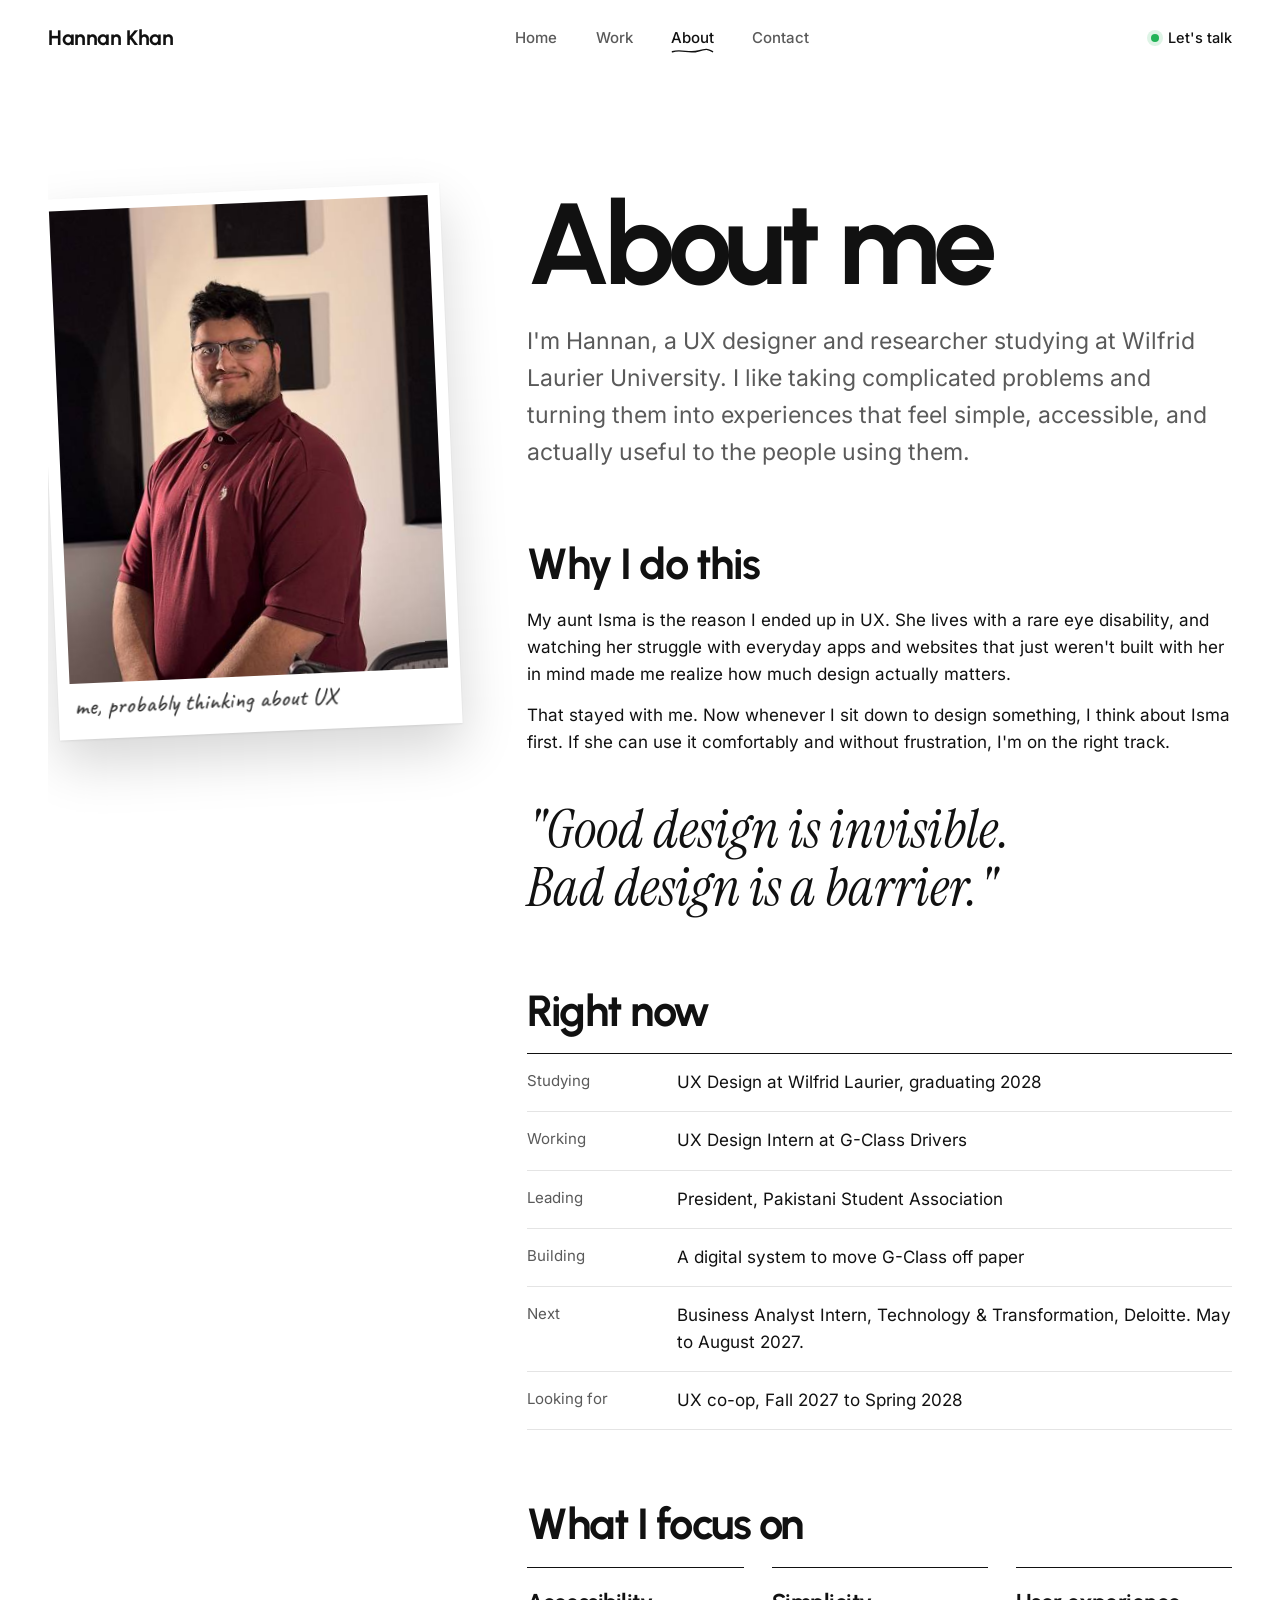
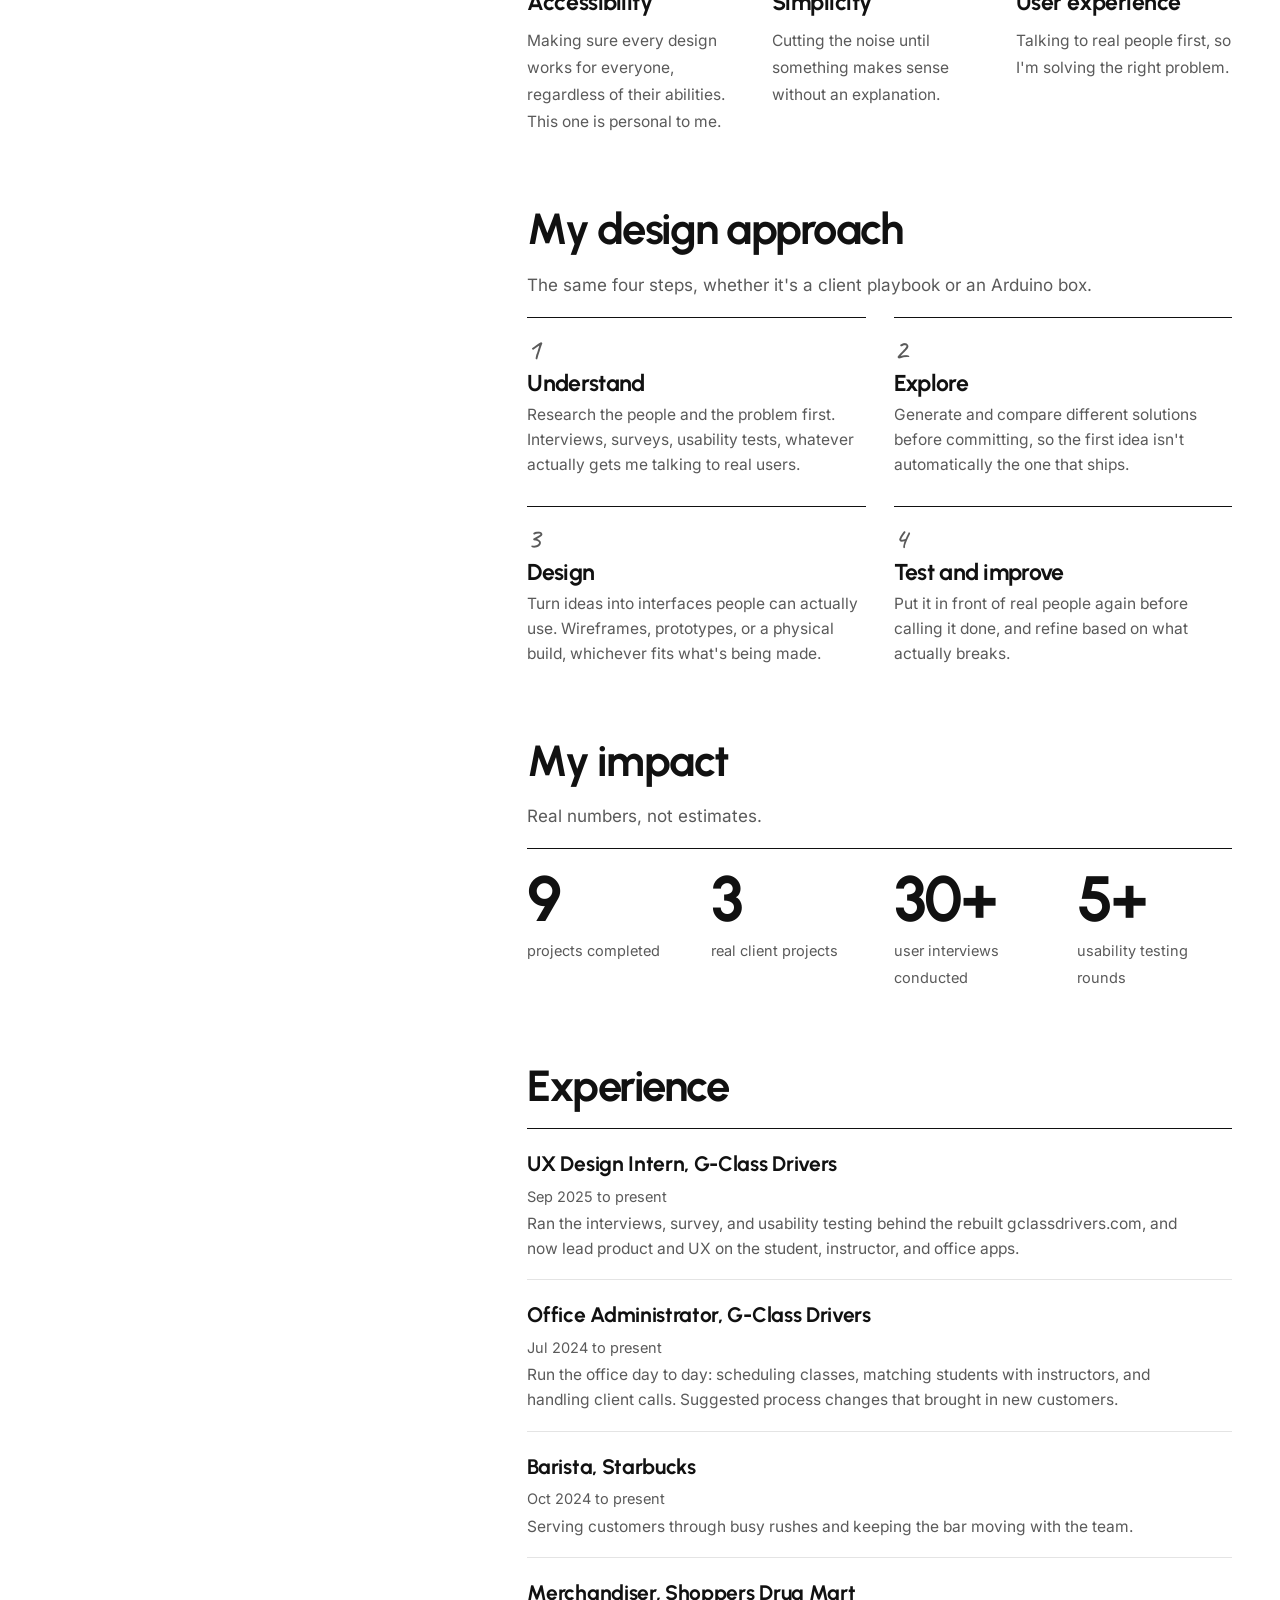
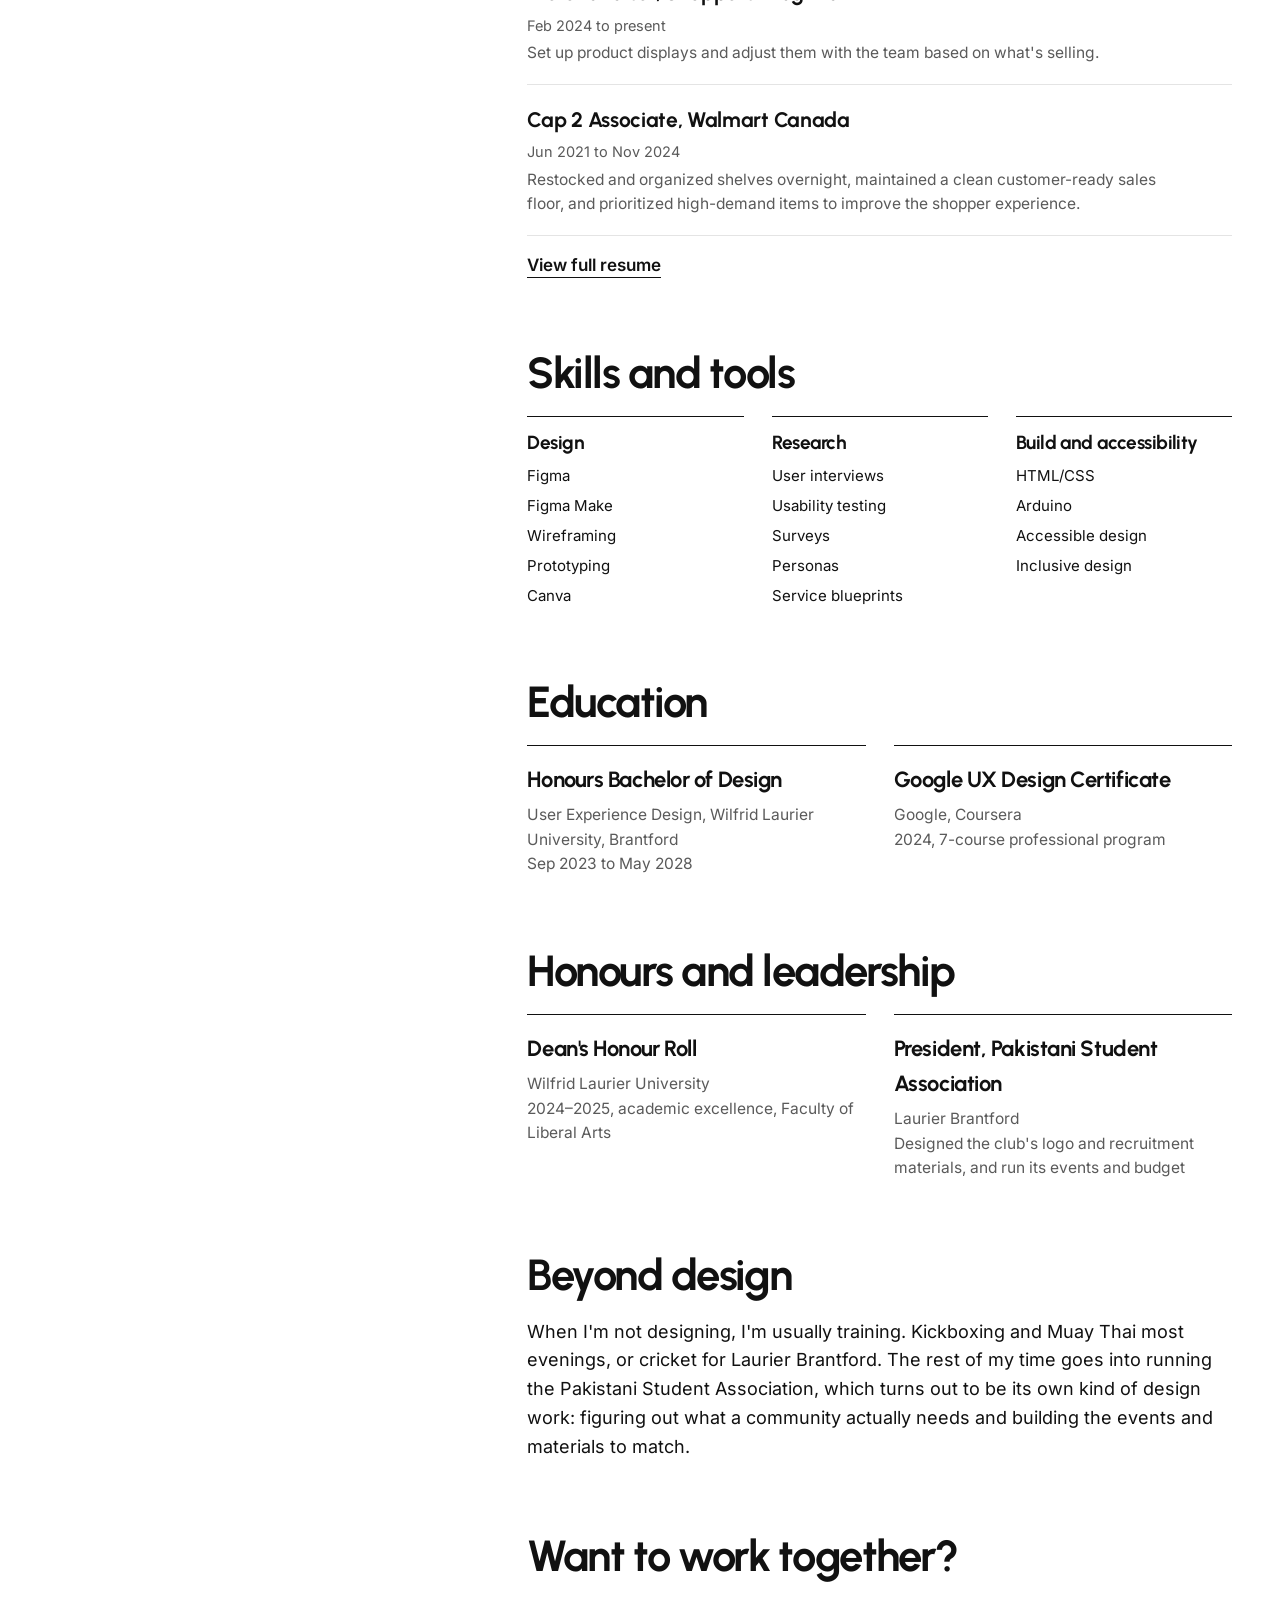
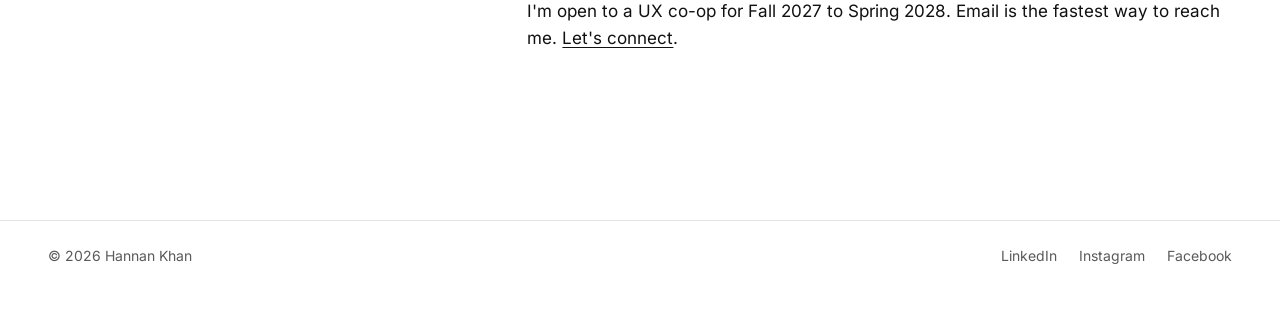
==== commit e7213a17: "Fix UX writing, add real G-Class app screenshots G-Class page says driving school (not Luxury Transp" ====
--- a/about.html
+++ b/about.html
@@ -22,7 +22,7 @@
 <meta name="theme-color" content="#F2F0EB">
 <link rel="preload" href="assets/fonts/urbanist-latin-700-normal.woff2" as="font" type="font/woff2" crossorigin>
 <link rel="stylesheet" href="styles.css">
-<script type="application/ld+json">{"@context": "https://schema.org", "@graph": [{"@type": "Person", "@id": "https://hannankhan2025.com/#hannan", "name": "Hannan Khan", "jobTitle": "UX Designer and Researcher", "description": "UX design student at Wilfrid Laurier University focused on accessible, research-driven digital experiences.", "url": "https://hannankhan2025.com/", "image": "https://hannankhan2025.com/assets/portrait.jpg", "email": "mailto:hanunu662@gmail.com", "address": {"@type": "PostalAddress", "addressLocality": "Hamilton", "addressRegion": "ON", "addressCountry": "CA"}, "alumniOf": {"@type": "CollegeOrUniversity", "name": "Wilfrid Laurier University"}, "worksFor": {"@type": "Organization", "name": "G Class Drivers", "url": "https://gclassdrivers.com"}, "knowsAbout": ["UX design", "UX research", "Accessibility", "Service design", "Usability testing", "Prototyping", "Figma", "Arduino"], "sameAs": ["https://www.linkedin.com/in/hannan-khan-906102208", "https://www.instagram.com/hannankhan661", "https://www.facebook.com/hannan.khan.626385"]}, {"@type": "AboutPage", "@id": "https://hannankhan2025.com/about#page", "url": "https://hannankhan2025.com/about", "name": "About Hannan Khan | UX Designer and Researcher in Hamilton, Ontario", "about": {"@id": "https://hannankhan2025.com/#hannan"}}, {"@type": "BreadcrumbList", "itemListElement": [{"@type": "ListItem", "position": 1, "name": "Home", "item": "https://hannankhan2025.com/"}, {"@type": "ListItem", "position": 2, "name": "About", "item": "https://hannankhan2025.com/about"}]}]}</script>
+<script type="application/ld+json">{"@context": "https://schema.org", "@graph": [{"@type": "Person", "@id": "https://hannankhan2025.com/#hannan", "name": "Hannan Khan", "jobTitle": "UX Designer and Researcher", "description": "UX design student at Wilfrid Laurier University focused on accessible, research-driven digital experiences.", "url": "https://hannankhan2025.com/", "image": "https://hannankhan2025.com/assets/portrait.jpg", "email": "mailto:hanunu662@gmail.com", "address": {"@type": "PostalAddress", "addressLocality": "Hamilton", "addressRegion": "ON", "addressCountry": "CA"}, "alumniOf": {"@type": "CollegeOrUniversity", "name": "Wilfrid Laurier University"}, "worksFor": {"@type": "Organization", "name": "G-Class Drivers", "url": "https://gclassdrivers.com"}, "knowsAbout": ["UX design", "UX research", "Accessibility", "Service design", "Usability testing", "Prototyping", "Figma", "Arduino"], "sameAs": ["https://www.linkedin.com/in/hannan-khan-906102208", "https://www.instagram.com/hannankhan661", "https://www.facebook.com/hannan.khan.626385"]}, {"@type": "AboutPage", "@id": "https://hannankhan2025.com/about#page", "url": "https://hannankhan2025.com/about", "name": "About Hannan Khan | UX Designer and Researcher in Hamilton, Ontario", "about": {"@id": "https://hannankhan2025.com/#hannan"}}, {"@type": "BreadcrumbList", "itemListElement": [{"@type": "ListItem", "position": 1, "name": "Home", "item": "https://hannankhan2025.com/"}, {"@type": "ListItem", "position": 2, "name": "About", "item": "https://hannankhan2025.com/about"}]}]}</script>
 </head>
 <body>
 <a class="skip" href="#main">Skip to content</a>
@@ -46,7 +46,7 @@
       <figure class="portrait"><img src="assets/portrait.jpg" alt="Portrait of Hannan Khan, UX designer" width="501" height="579"></figure>
       <div>
         <h1>About me</h1>
-        <p class="lede">I'm Hannan, a UX Designer and Researcher studying at Wilfrid Laurier University. I like taking complicated problems and turning them into experiences that feel simple, accessible, and actually useful to the people using them.</p>
+        <p class="lede">I'm Hannan, a UX designer and researcher studying at Wilfrid Laurier University. I like taking complicated problems and turning them into experiences that feel simple, accessible, and actually useful to the people using them.</p>
 
         <h2>Why I do this</h2>
         <p>My aunt Isma is the reason I ended up in UX. She lives with a rare eye disability, and watching her struggle with everyday apps and websites that just weren't built with her in mind made me realize how much design actually matters.</p>
@@ -56,7 +56,7 @@
         <h2>Right now</h2>
         <dl class="now reveal">
           <dt>Studying</dt><dd>UX Design at Wilfrid Laurier, graduating 2028</dd>
-          <dt>Working</dt><dd>UX Design Intern at G Class Drivers</dd>
+          <dt>Working</dt><dd>UX Design Intern at G-Class Drivers</dd>
           <dt>Leading</dt><dd>President, Pakistani Student Association</dd>
           <dt>Building</dt><dd>A digital system to move G-Class off paper</dd>
           <dt>Next</dt><dd>Business Analyst Intern, Technology &amp; Transformation, Deloitte. May to August 2027.</dd>
@@ -66,8 +66,8 @@
         <h2>What I focus on</h2>
         <ul class="focus reveal">
           <li><b>Accessibility</b><span>Making sure every design works for everyone, regardless of their abilities. This one is personal to me.</span></li>
-          <li><b>Simplicity</b><span>Stripping away the noise to create experiences that are clear and intuitive without needing an explanation.</span></li>
-          <li><b>User experience</b><span>Understanding real people through research and designing solutions that actually solve the right problem.</span></li>
+          <li><b>Simplicity</b><span>Cutting the noise until something makes sense without an explanation.</span></li>
+          <li><b>User experience</b><span>Talking to real people first, so I'm solving the right problem.</span></li>
         </ul>
 
         <h2>My design approach</h2>
@@ -90,10 +90,10 @@
 
         <h2>Experience</h2>
         <ul class="exp reveal">
-          <li><b>UX Design Intern, G Class Drivers</b><span class="when">Sep 2025 to present</span><p>Designing user-centered solutions to improve student and instructor experiences. Conducting user research and usability testing to identify pain points, and creating wireframes and prototypes for scheduling and booking systems.</p></li>
-          <li><b>Office Administrator, G Class Drivers</b><span class="when">Jul 2024 to present</span><p>Organizing office operations and scheduling classes, matching students with instructors, and keeping workflows smooth. Suggested process improvements that brought in new customers.</p></li>
-          <li><b>Barista, Starbucks</b><span class="when">Oct 2024 to present</span><p>Delivering customer service in a fast-paced environment, collaborating with the team to maintain efficient workflow and quality standards.</p></li>
-          <li><b>Merchandiser, Shoppers Drug Mart</b><span class="when">Feb 2024 to present</span><p>Designing product displays to improve the shopping experience, and adjusting displays with the team based on sales trends.</p></li>
+          <li><b>UX Design Intern, G-Class Drivers</b><span class="when">Sep 2025 to present</span><p>Ran the interviews, survey, and usability testing behind the rebuilt gclassdrivers.com, and now lead product and UX on the student, instructor, and office apps.</p></li>
+          <li><b>Office Administrator, G-Class Drivers</b><span class="when">Jul 2024 to present</span><p>Run the office day to day: scheduling classes, matching students with instructors, and handling client calls. Suggested process changes that brought in new customers.</p></li>
+          <li><b>Barista, Starbucks</b><span class="when">Oct 2024 to present</span><p>Serving customers through busy rushes and keeping the bar moving with the team.</p></li>
+          <li><b>Merchandiser, Shoppers Drug Mart</b><span class="when">Feb 2024 to present</span><p>Set up product displays and adjust them with the team based on what's selling.</p></li>
           <li><b>Cap 2 Associate, Walmart Canada</b><span class="when">Jun 2021 to Nov 2024</span><p>Restocked and organized shelves overnight, maintained a clean customer-ready sales floor, and prioritized high-demand items to improve the shopper experience.</p></li>
         </ul>
         <p style="margin-top:16px"><a class="textlink" href="https://drive.google.com/file/d/1i3wRswTQNBSp5Sl4AcmS7Md9StOYJtvV/view?usp=sharing" target="_blank" rel="noopener">View full resume</a></p>
@@ -120,8 +120,8 @@
         <h2>Beyond design</h2>
         <p class="beyond reveal">When I'm not designing, I'm usually training. Kickboxing and Muay Thai most evenings, or cricket for Laurier Brantford. The rest of my time goes into running the Pakistani Student Association, which turns out to be its own kind of design work: figuring out what a community actually needs and building the events and materials to match.</p>
 
-        <h2>Let's create something meaningful</h2>
-        <p>I'm always interested in connecting, collaborating, and learning from new opportunities. <a href="contact.html">Let's connect</a>.</p>
+        <h2>Want to work together?</h2>
+        <p>I'm open to a UX co-op for Fall 2027 to Spring 2028. Email is the fastest way to reach me. <a href="contact.html">Let's connect</a>.</p>
       </div>
     </div>
   </div>
@@ -129,7 +129,7 @@
 
 <footer>
   <div class="wrap">
-    <span>© 2026 Hannan Khan. Designed and built with intention.</span>
+    <span>© 2026 Hannan Khan</span>
     <span>
       <a href="https://www.linkedin.com/in/hannan-khan-906102208" target="_blank" rel="noopener">LinkedIn</a>
       <a href="https://www.instagram.com/hannankhan661" target="_blank" rel="noopener">Instagram</a>
--- a/styles.css
+++ b/styles.css
@@ -483,3 +483,7 @@
 .phones figcaption{font-family:var(--hand);font-size:22px;color:#A8A8A8;padding-top:10px}
 .dark h4.label{color:#A8A8A8}
 @media(max-width:760px){.portal-grid{grid-template-columns:1fr}.phones{grid-template-columns:1fr 1fr}.phones figure:last-child{display:none}}
+
+/* G-Class: real phone screenshots */
+.real-phones .case-img img{height:clamp(440px,74vh,780px);width:auto;max-width:none;border-radius:34px;border:7px solid #2C2C2C;background:#fff;box-shadow:0 24px 50px rgba(0,0,0,.35)}
+.real-phones .case-img .cap{max-width:300px;text-align:left}
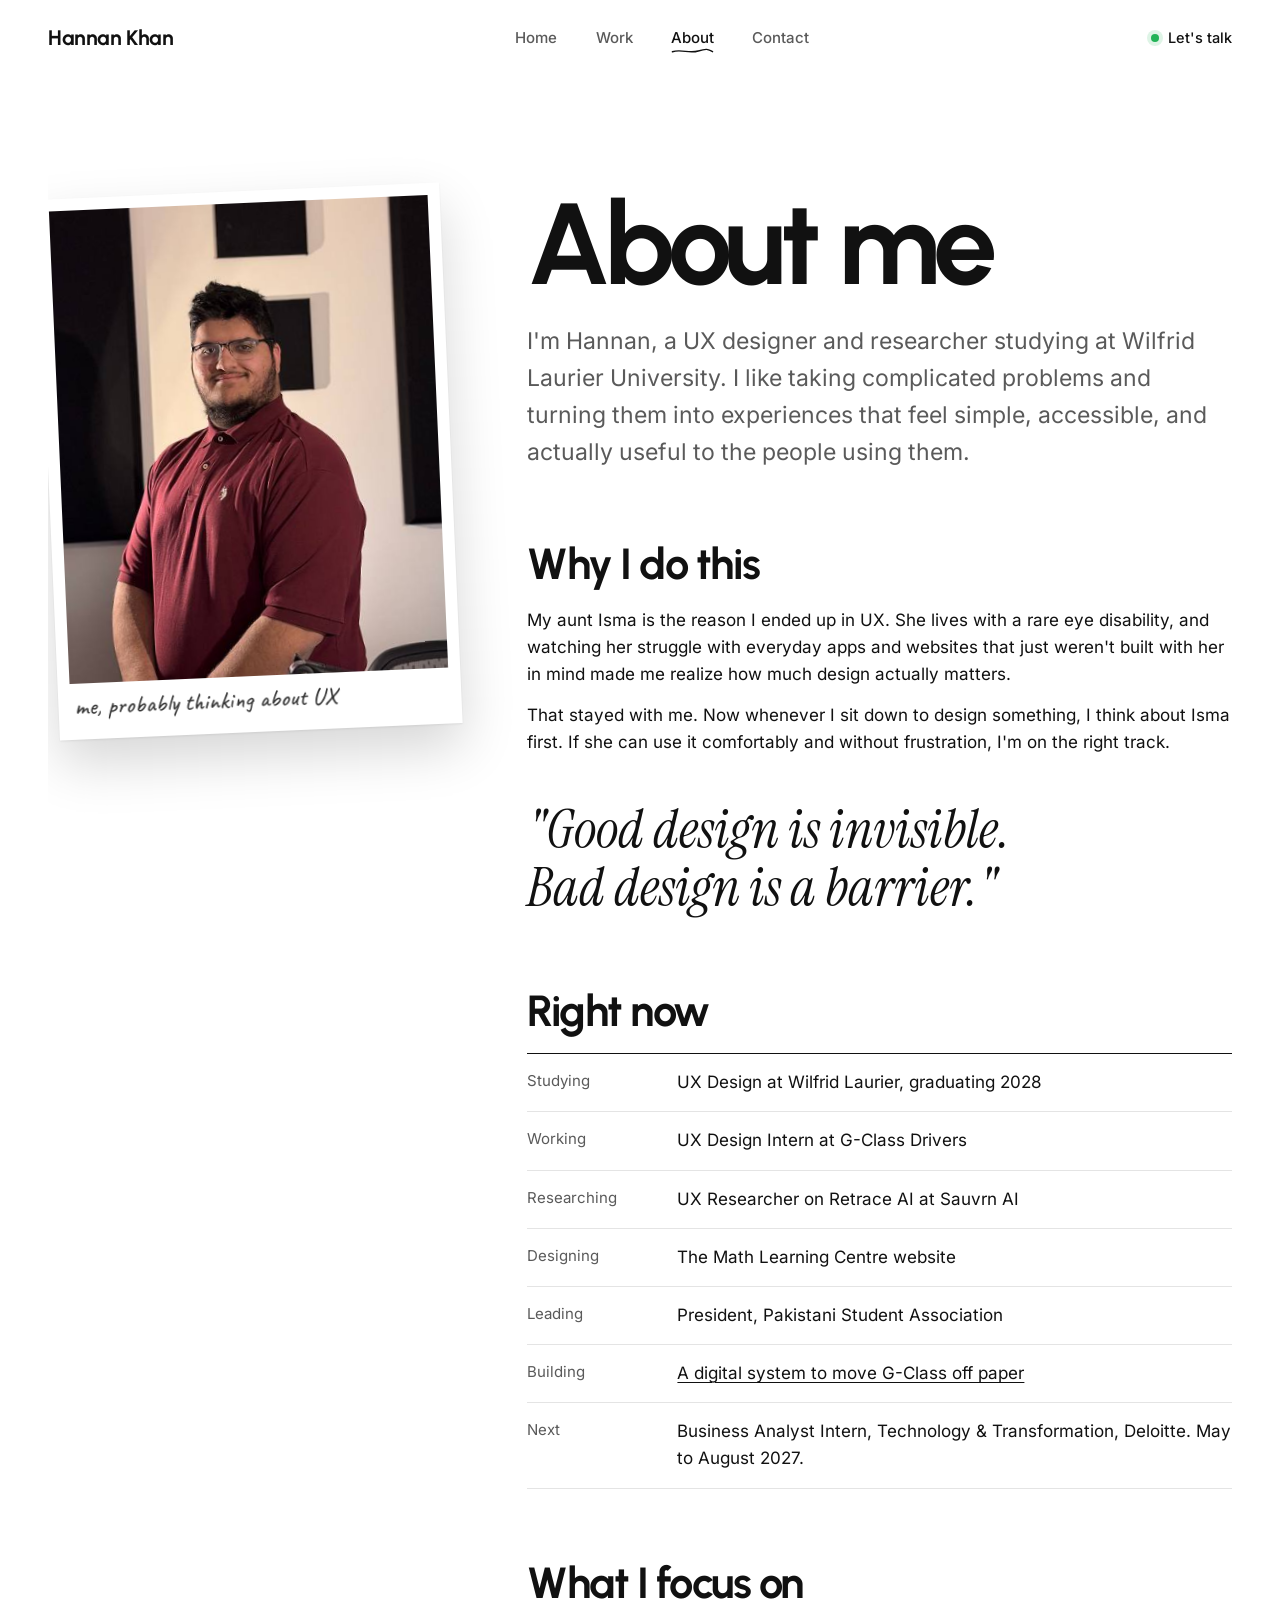
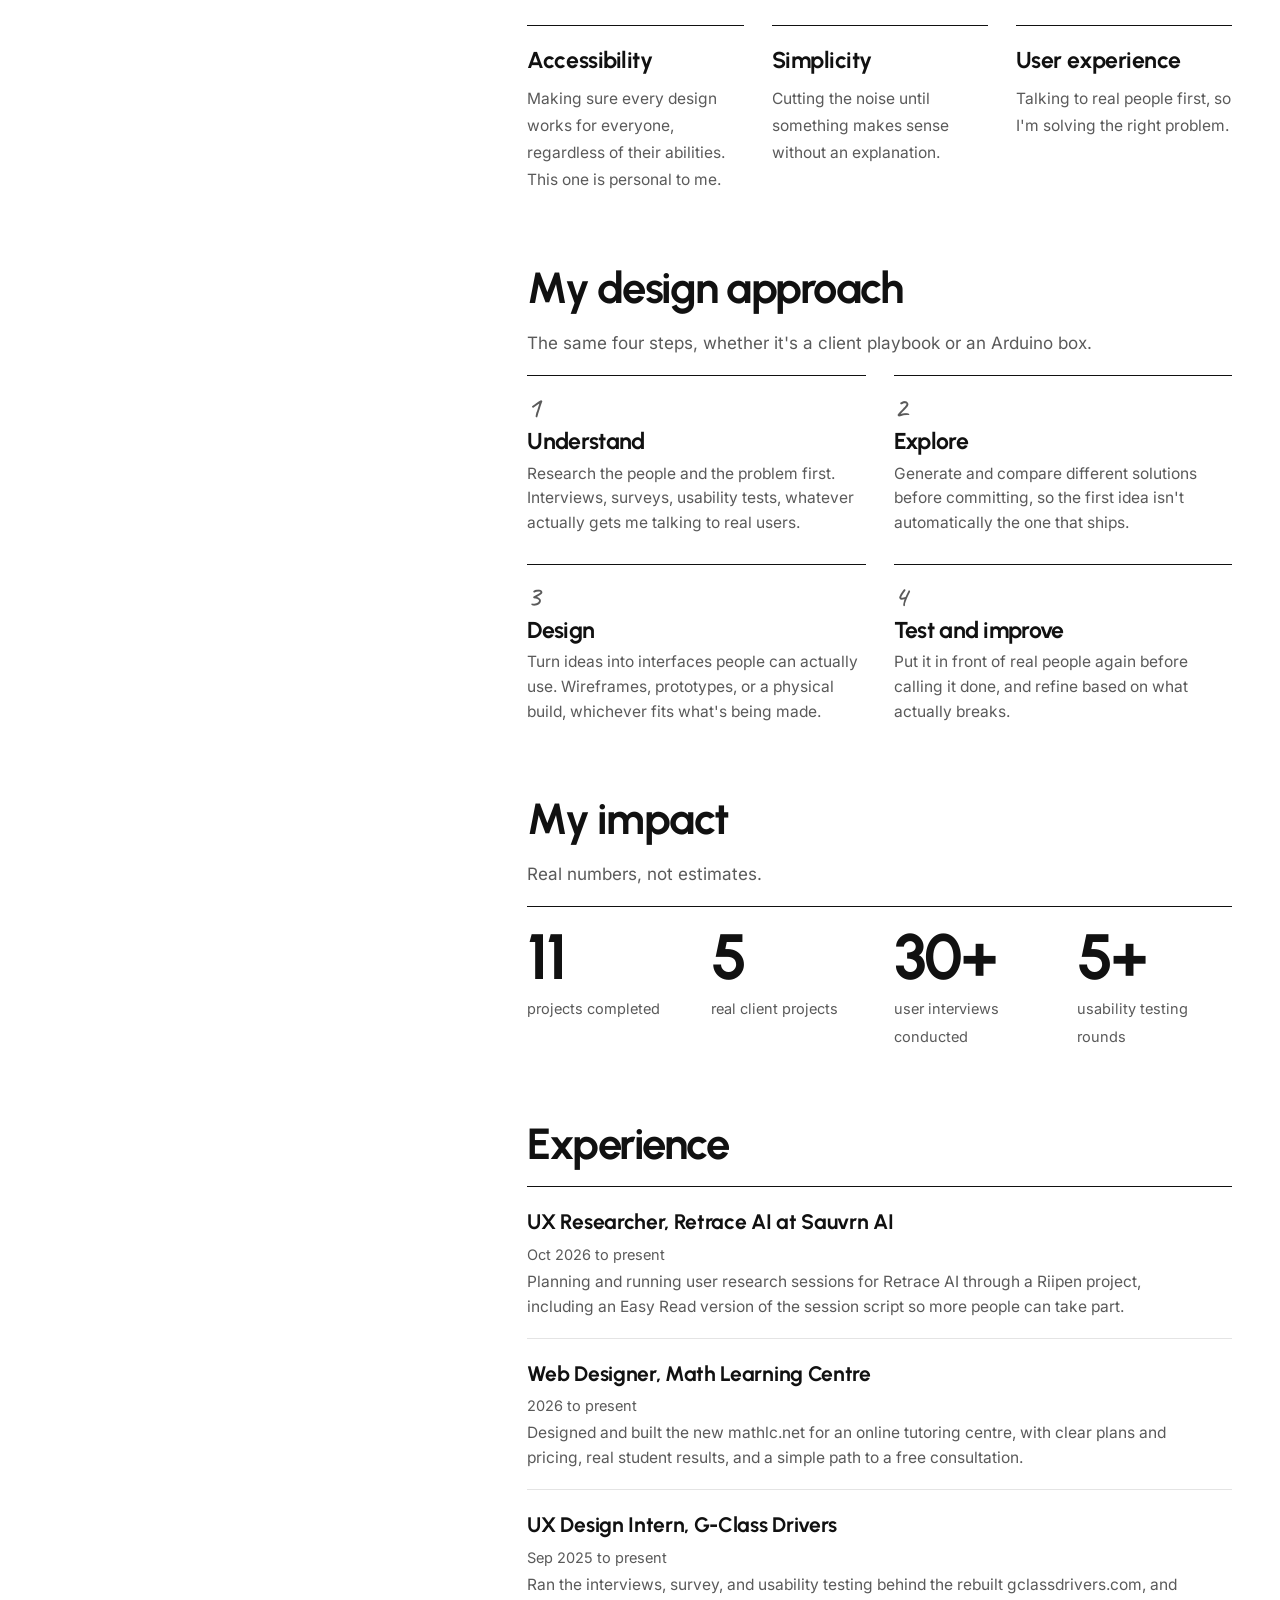
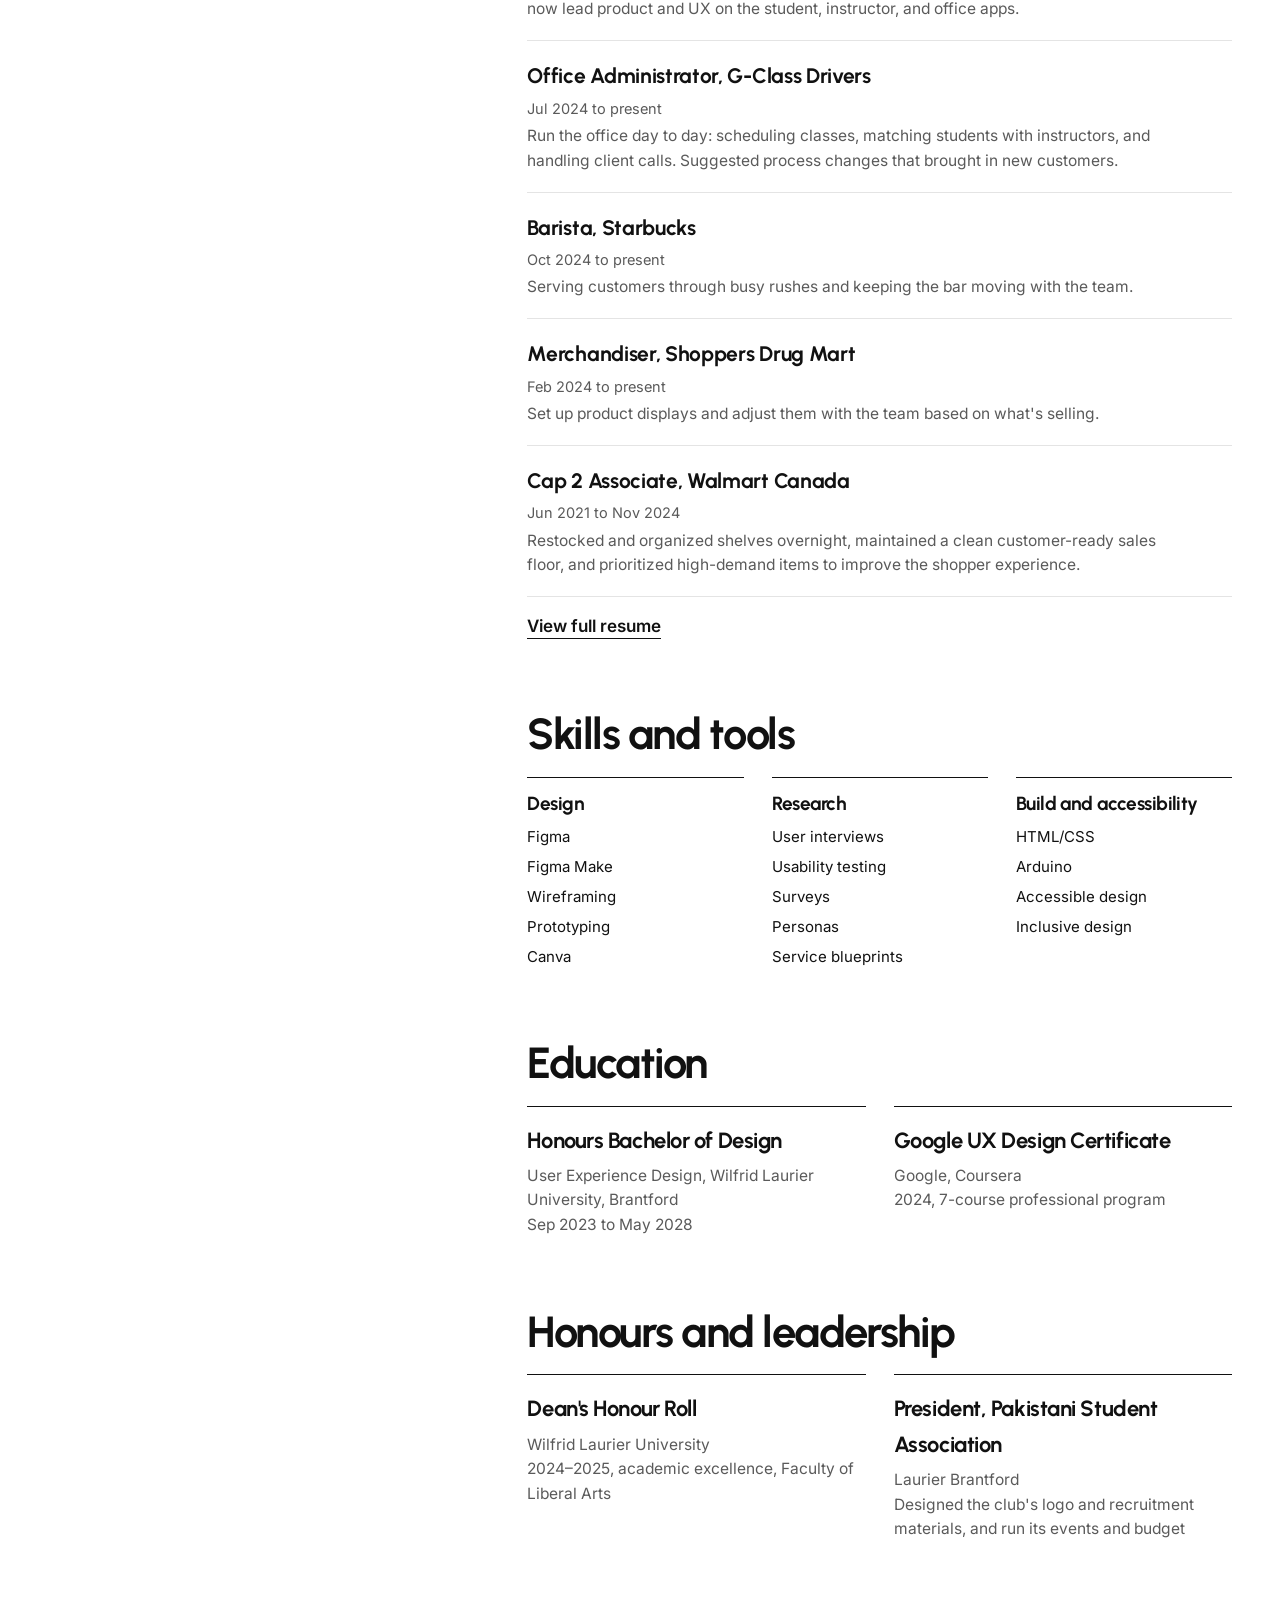
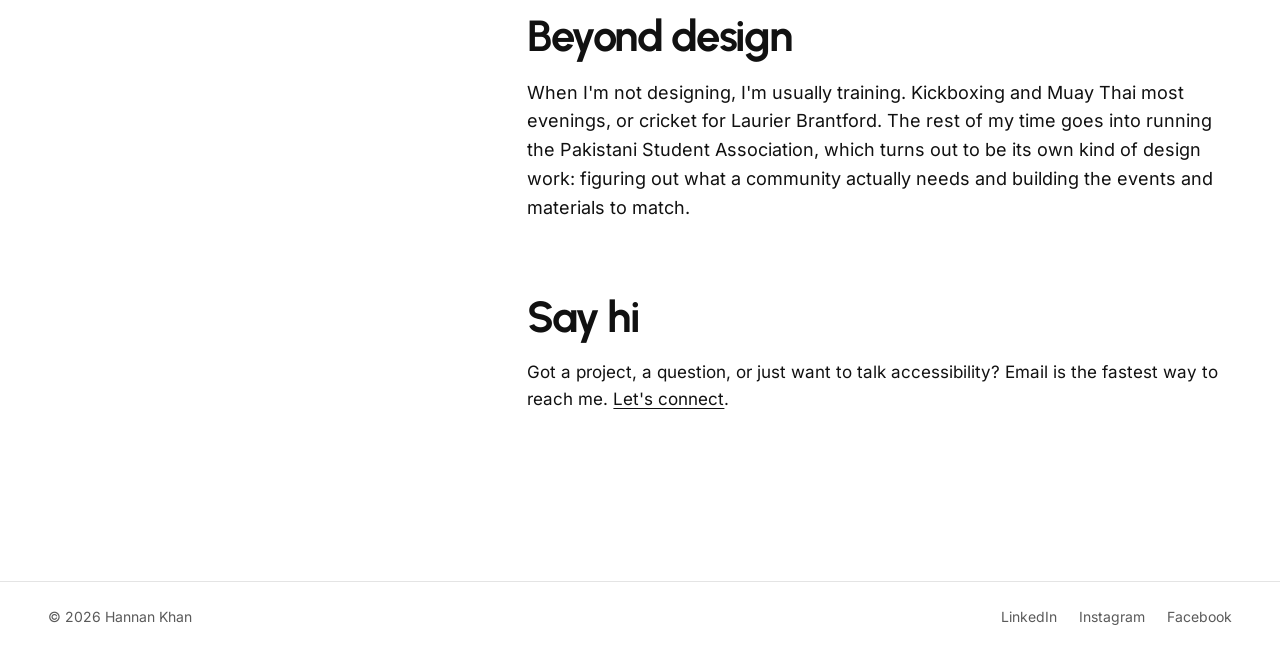
==== commit 6dfc5710: "Split G-Class, add Math LC and website redesigns, drop co-op lines - G-Class split into the website " ====
--- a/about.html
+++ b/about.html
@@ -57,10 +57,11 @@
         <dl class="now reveal">
           <dt>Studying</dt><dd>UX Design at Wilfrid Laurier, graduating 2028</dd>
           <dt>Working</dt><dd>UX Design Intern at G-Class Drivers</dd>
+          <dt>Researching</dt><dd>UX Researcher on Retrace AI at Sauvrn AI</dd>
+          <dt>Designing</dt><dd>The Math Learning Centre website</dd>
           <dt>Leading</dt><dd>President, Pakistani Student Association</dd>
-          <dt>Building</dt><dd>A digital system to move G-Class off paper</dd>
+          <dt>Building</dt><dd><a href="case-gclass-platform.html">A digital system to move G-Class off paper</a></dd>
           <dt>Next</dt><dd>Business Analyst Intern, Technology &amp; Transformation, Deloitte. May to August 2027.</dd>
-          <dt>Looking for</dt><dd>UX co-op, Fall 2027 to Spring 2028</dd>
         </dl>
 
         <h2>What I focus on</h2>
@@ -82,21 +83,23 @@
         <h2>My impact</h2>
         <p class="quiet" style="margin-bottom:18px">Real numbers, not estimates.</p>
         <div class="impact reveal">
-          <div><b>9</b><span>projects completed</span></div>
-          <div><b>3</b><span>real client projects</span></div>
+          <div><b>11</b><span>projects completed</span></div>
+          <div><b>5</b><span>real client projects</span></div>
           <div><b>30+</b><span>user interviews conducted</span></div>
           <div><b>5+</b><span>usability testing rounds</span></div>
         </div>
 
         <h2>Experience</h2>
         <ul class="exp reveal">
+          <li><b>UX Researcher, Retrace AI at Sauvrn AI</b><span class="when">Oct 2026 to present</span><p>Planning and running user research sessions for Retrace AI through a Riipen project, including an Easy Read version of the session script so more people can take part.</p></li>
+          <li><b>Web Designer, Math Learning Centre</b><span class="when">2026 to present</span><p>Designed and built the new mathlc.net for an online tutoring centre, with clear plans and pricing, real student results, and a simple path to a free consultation.</p></li>
           <li><b>UX Design Intern, G-Class Drivers</b><span class="when">Sep 2025 to present</span><p>Ran the interviews, survey, and usability testing behind the rebuilt gclassdrivers.com, and now lead product and UX on the student, instructor, and office apps.</p></li>
           <li><b>Office Administrator, G-Class Drivers</b><span class="when">Jul 2024 to present</span><p>Run the office day to day: scheduling classes, matching students with instructors, and handling client calls. Suggested process changes that brought in new customers.</p></li>
           <li><b>Barista, Starbucks</b><span class="when">Oct 2024 to present</span><p>Serving customers through busy rushes and keeping the bar moving with the team.</p></li>
           <li><b>Merchandiser, Shoppers Drug Mart</b><span class="when">Feb 2024 to present</span><p>Set up product displays and adjust them with the team based on what's selling.</p></li>
           <li><b>Cap 2 Associate, Walmart Canada</b><span class="when">Jun 2021 to Nov 2024</span><p>Restocked and organized shelves overnight, maintained a clean customer-ready sales floor, and prioritized high-demand items to improve the shopper experience.</p></li>
         </ul>
-        <p style="margin-top:16px"><a class="textlink" href="https://drive.google.com/file/d/1i3wRswTQNBSp5Sl4AcmS7Md9StOYJtvV/view?usp=sharing" target="_blank" rel="noopener">View full resume</a></p>
+        <p style="margin-top:16px"><a class="textlink" href="downloads/Hannan_Khan_Resume.pdf" target="_blank" rel="noopener">View full resume</a></p>
 
         <h2>Skills and tools</h2>
         <div class="skills reveal">
@@ -120,8 +123,8 @@
         <h2>Beyond design</h2>
         <p class="beyond reveal">When I'm not designing, I'm usually training. Kickboxing and Muay Thai most evenings, or cricket for Laurier Brantford. The rest of my time goes into running the Pakistani Student Association, which turns out to be its own kind of design work: figuring out what a community actually needs and building the events and materials to match.</p>
 
-        <h2>Want to work together?</h2>
-        <p>I'm open to a UX co-op for Fall 2027 to Spring 2028. Email is the fastest way to reach me. <a href="contact.html">Let's connect</a>.</p>
+        <h2>Say hi</h2>
+        <p>Got a project, a question, or just want to talk accessibility? Email is the fastest way to reach me. <a href="contact.html">Let's connect</a>.</p>
       </div>
     </div>
   </div>
--- a/styles.css
+++ b/styles.css
@@ -444,7 +444,7 @@
 .dark .gallery-nav button:hover{background:#fff;color:var(--ink)}
 .dark .gallery-nav button:disabled{background:transparent;color:#fff}
 .live-links{display:flex;flex-wrap:wrap;gap:12px 24px;align-items:center;margin-top:44px}
-.live-links .btn{background:#fff;color:var(--ink)}
+.dark .live-links .btn{background:#fff;color:var(--ink)}
 .note-line{font-size:14.5px;color:#A8A8A8;max-width:64ch;margin-top:16px}
 .dark .note{color:#A8A8A8}
 
@@ -487,3 +487,38 @@
 /* G-Class: real phone screenshots */
 .real-phones .case-img img{height:clamp(440px,74vh,780px);width:auto;max-width:none;border-radius:34px;border:7px solid #2C2C2C;background:#fff;box-shadow:0 24px 50px rgba(0,0,0,.35)}
 .real-phones .case-img .cap{max-width:300px;text-align:left}
+
+/* Nov 2026: split G-Class pages, Math LC, website redesigns group */
+.browser{box-shadow:0 1px 2px rgba(0,0,0,.08),0 24px 50px rgba(0,0,0,.14)}
+.dark .browser{box-shadow:0 24px 50px rgba(0,0,0,.35)}
+.case-img .browser+.cap,.case-img .browser+figcaption{margin-top:12px}
+.next-up{display:grid;grid-template-columns:1.15fr 1fr;gap:clamp(24px,4vw,64px);align-items:center;margin:clamp(56px,8vw,96px) 0 0;padding-top:clamp(40px,5vw,64px);border-top:1px solid var(--ink);text-decoration:none;color:inherit}
+.next-up .browser{transform:rotate(-1.2deg);transition:transform .6s var(--ease)}
+.next-up:hover .browser{transform:rotate(0) translateY(-6px)}
+.next-up img{width:100%;height:auto;display:block}
+.next-up .k{font-family:var(--hand);font-size:28px;line-height:1;margin-bottom:6px}
+.next-up h3{font-size:clamp(32px,4vw,54px);letter-spacing:-0.04em;margin:0 0 14px}
+.next-up p{color:var(--muted);max-width:46ch}
+.next-up .go{display:inline-flex;align-items:center;gap:10px;margin-top:20px;font-weight:600}
+.next-up .go i{font-style:normal;width:38px;height:38px;border-radius:50%;border:1.5px solid var(--ink);display:grid;place-items:center}
+@media(max-width:820px){.next-up{grid-template-columns:1fr}}
+.group-head{display:flex;align-items:flex-end;justify-content:space-between;gap:20px;flex-wrap:wrap;margin:clamp(64px,9vw,120px) 0 clamp(20px,3vw,36px);padding-top:clamp(28px,4vw,44px);border-top:1px solid var(--ink)}
+.group-head:first-child{margin-top:0}
+.group-head h2{font-size:clamp(38px,5.4vw,76px);letter-spacing:-0.045em}
+.group-head p{color:var(--muted);max-width:42ch}
+.group-head .hand{font-family:var(--hand);font-size:26px;color:var(--ink);display:block;margin-bottom:4px}
+.sites{display:grid;grid-template-columns:repeat(3,1fr);gap:clamp(28px,3.4vw,52px);position:relative;z-index:1}
+.site{display:block;text-decoration:none;color:var(--ink)}
+.site .win{position:relative;left:auto;top:auto;width:100%;transform:rotate(-1.2deg)}
+.site:nth-child(2) .win{transform:rotate(1deg)}
+.site:nth-child(3) .win{transform:rotate(-.6deg)}
+.site:hover .win{transform:rotate(0) translateY(-6px)}
+.site h3{font-size:clamp(28px,2.6vw,38px);letter-spacing:-0.035em;margin:26px 0 8px}
+.site .meta{font-size:14.5px;color:var(--muted);margin-bottom:10px}
+.site .meta span+span::before{content:" \00B7\00A0"}
+.site p:last-child{color:var(--muted);font-size:16.5px;max-width:40ch}
+@media(max-width:900px){.sites{grid-template-columns:1fr;max-width:620px}}
+.rows.three{grid-template-columns:repeat(3,1fr)}
+.rows.three .row h3{font-size:clamp(26px,2.4vw,36px)}
+@media(max-width:1000px){.rows.three{grid-template-columns:1fr 1fr}}
+@media(max-width:820px){.rows.three{grid-template-columns:1fr}}
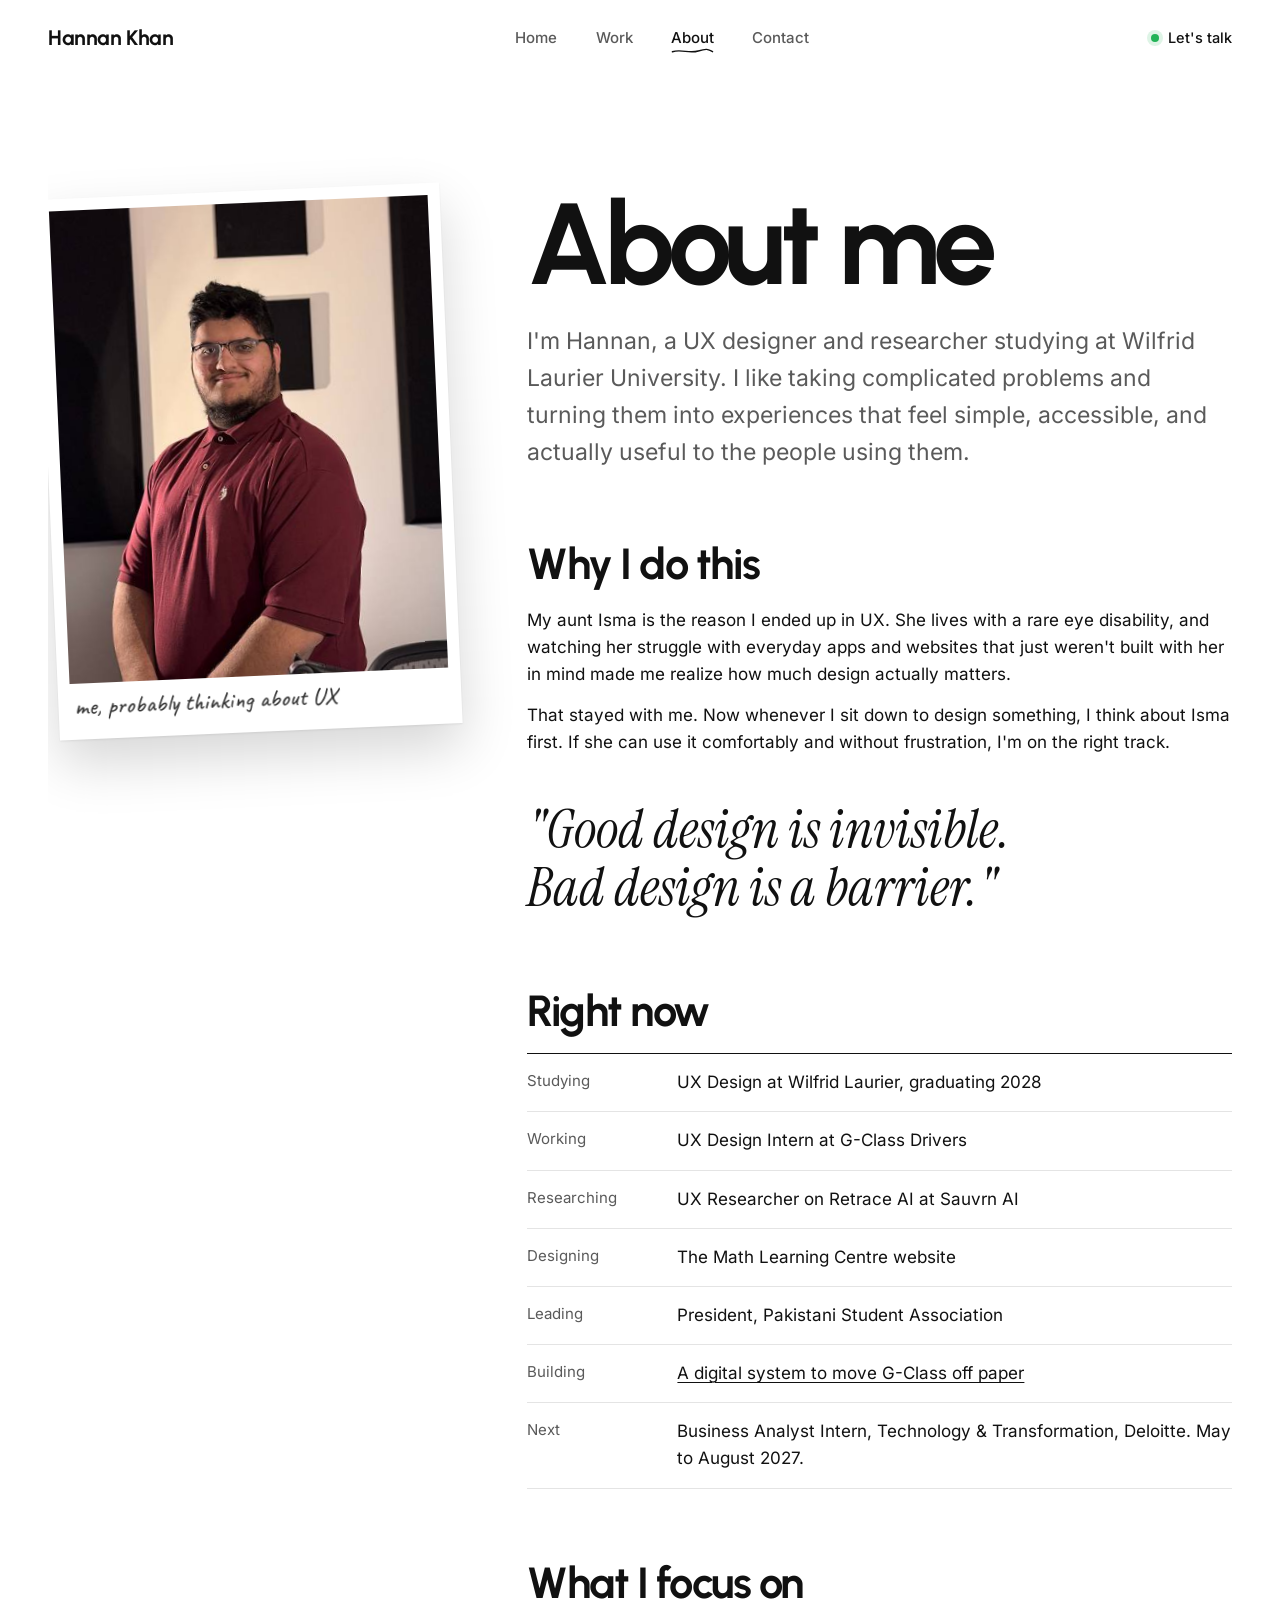
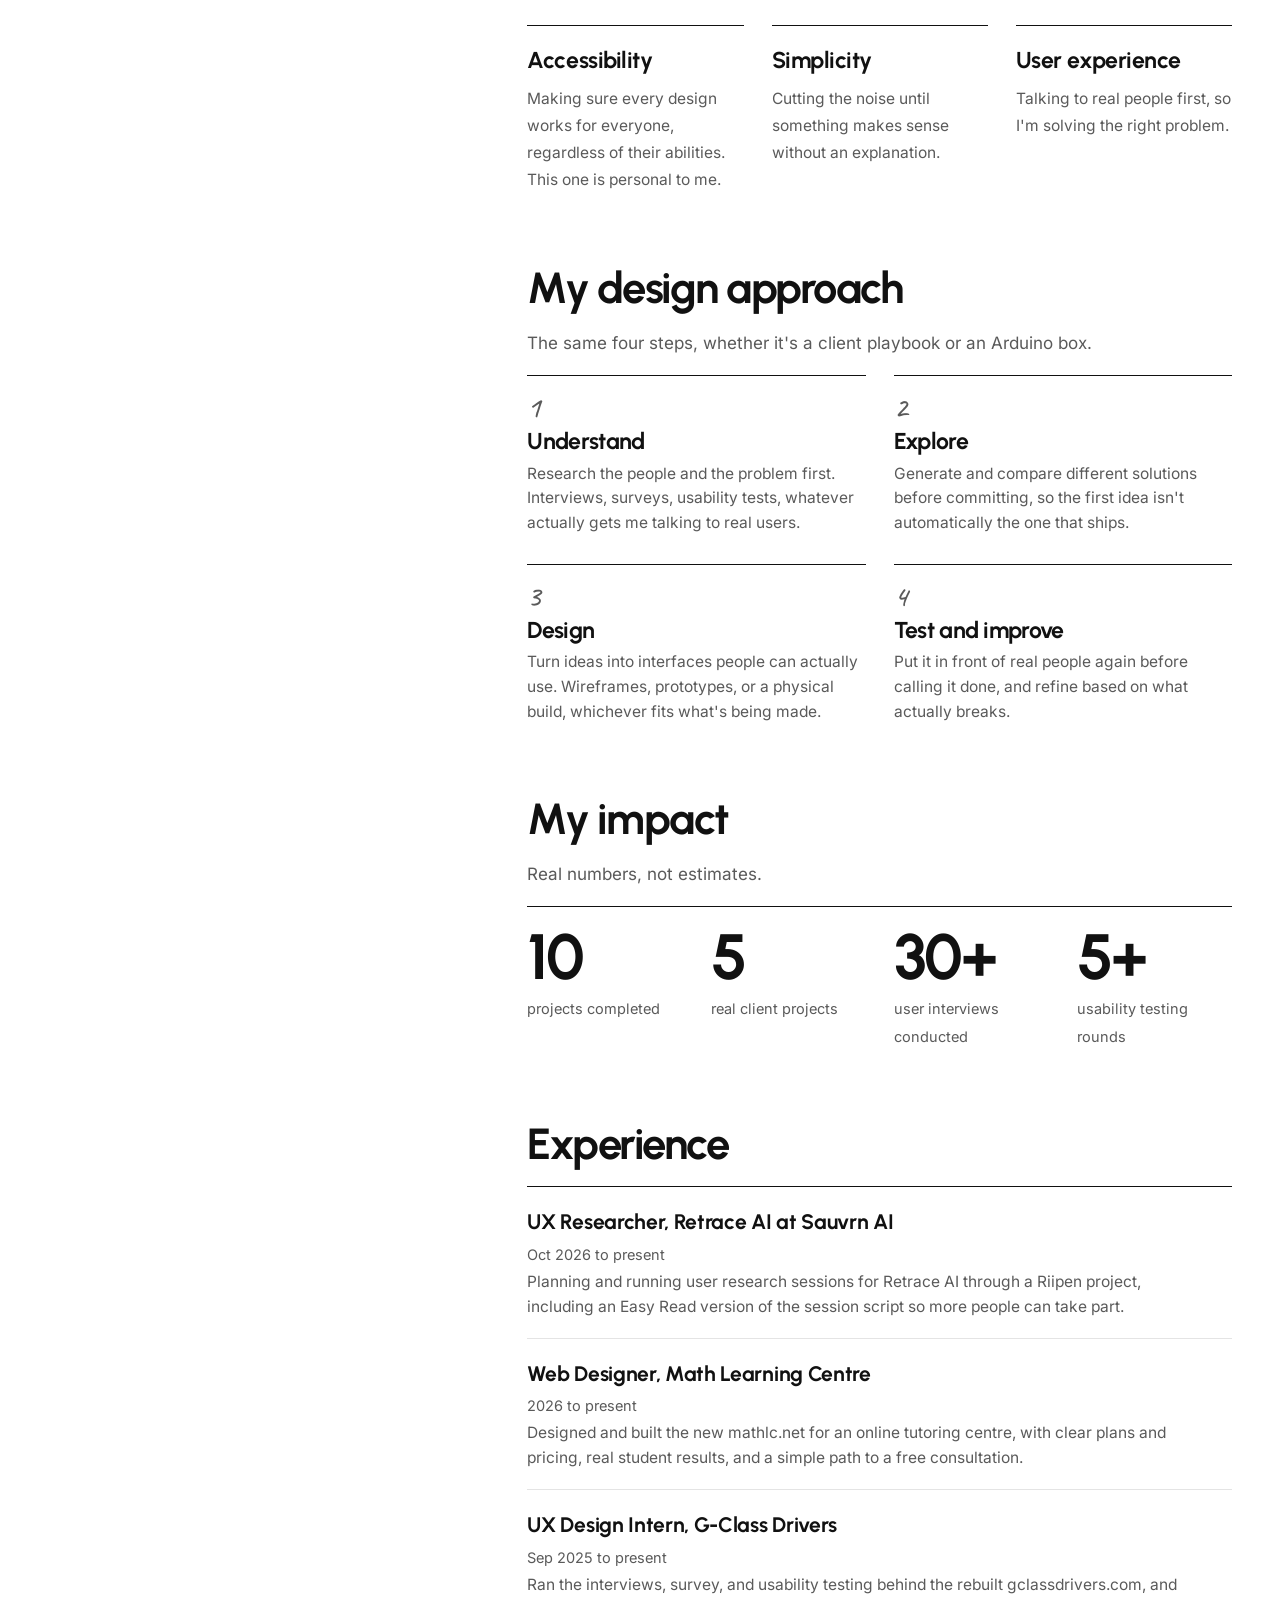
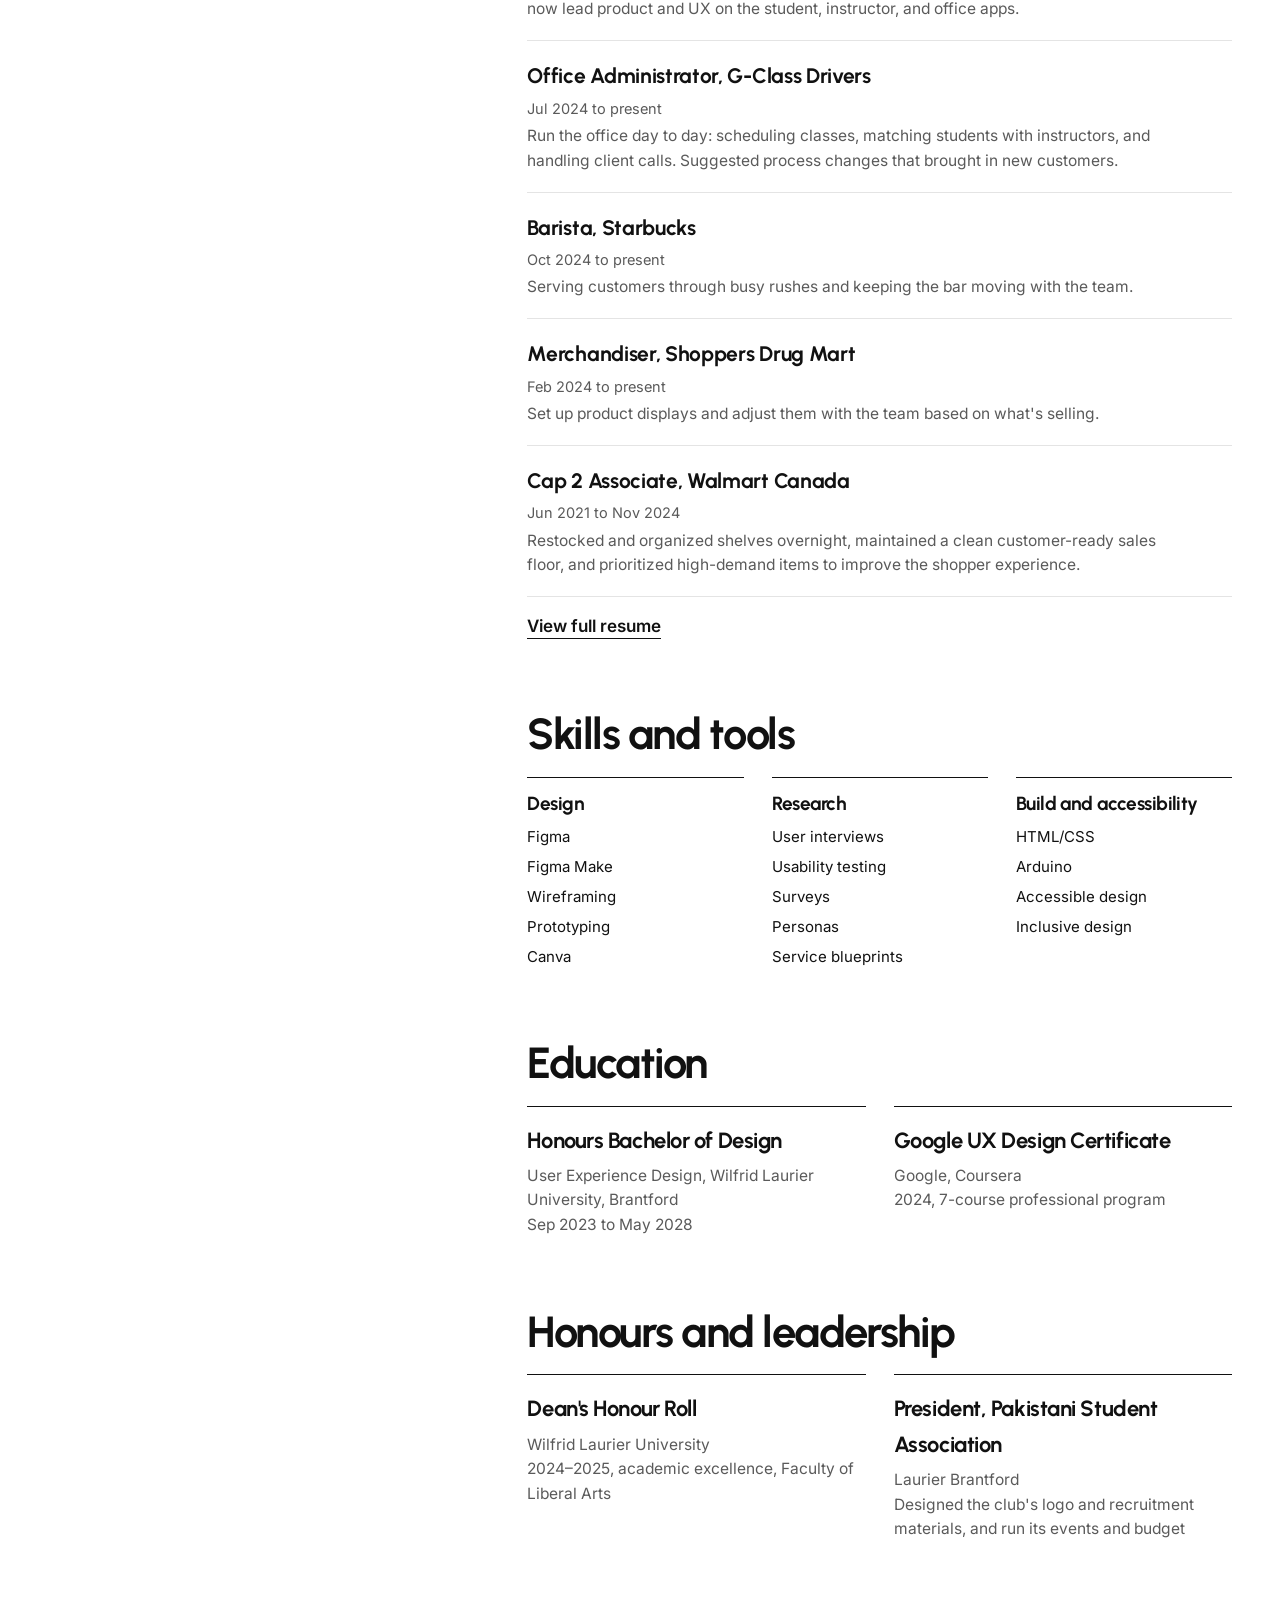
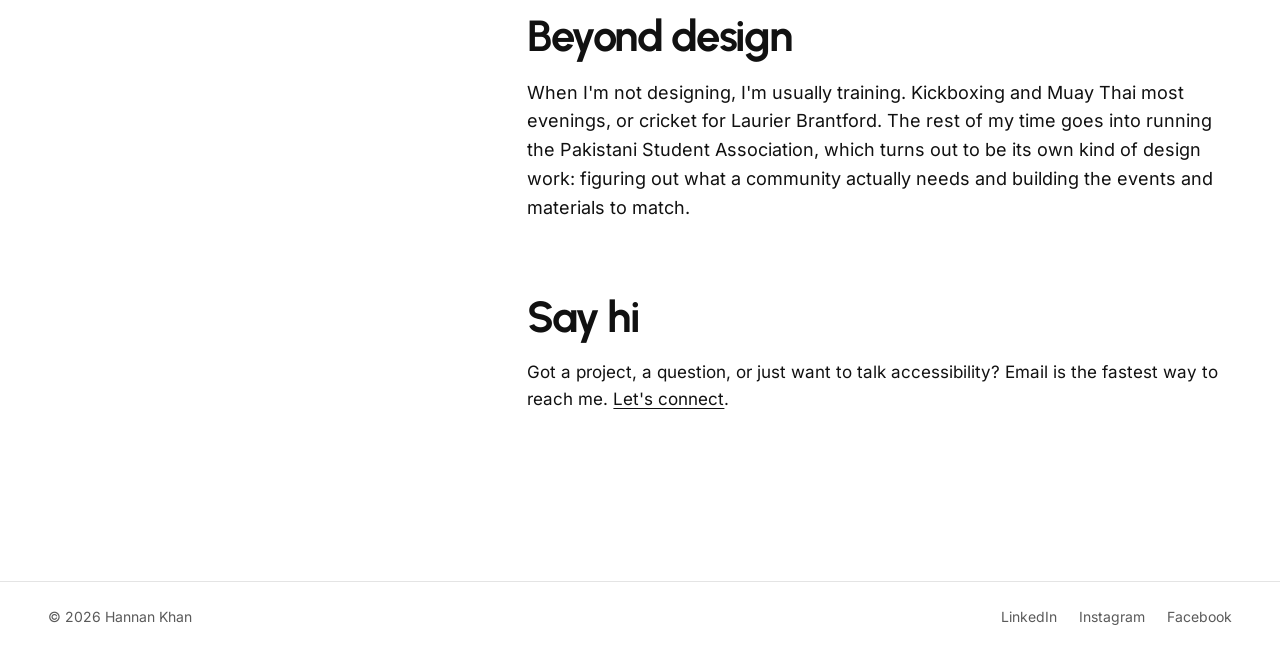
==== commit 79b757ab: "Combine all G-Class work into one case study - One G-Class Drivers page: research, website, apps, po" ====
--- a/about.html
+++ b/about.html
@@ -60,7 +60,7 @@
           <dt>Researching</dt><dd>UX Researcher on Retrace AI at Sauvrn AI</dd>
           <dt>Designing</dt><dd>The Math Learning Centre website</dd>
           <dt>Leading</dt><dd>President, Pakistani Student Association</dd>
-          <dt>Building</dt><dd><a href="case-gclass-platform.html">A digital system to move G-Class off paper</a></dd>
+          <dt>Building</dt><dd><a href="case-gclass-drivers.html">A digital system to move G-Class off paper</a></dd>
           <dt>Next</dt><dd>Business Analyst Intern, Technology &amp; Transformation, Deloitte. May to August 2027.</dd>
         </dl>
 
@@ -83,7 +83,7 @@
         <h2>My impact</h2>
         <p class="quiet" style="margin-bottom:18px">Real numbers, not estimates.</p>
         <div class="impact reveal">
-          <div><b>11</b><span>projects completed</span></div>
+          <div><b>10</b><span>projects completed</span></div>
           <div><b>5</b><span>real client projects</span></div>
           <div><b>30+</b><span>user interviews conducted</span></div>
           <div><b>5+</b><span>usability testing rounds</span></div>
--- a/styles.css
+++ b/styles.css
@@ -522,3 +522,8 @@
 .rows.three .row h3{font-size:clamp(26px,2.4vw,36px)}
 @media(max-width:1000px){.rows.three{grid-template-columns:1fr 1fr}}
 @media(max-width:820px){.rows.three{grid-template-columns:1fr}}
+.pol-phone{width:31%;height:66%;left:3%;top:22%}
+.pol-phone img{object-position:top}
+.sites.two{grid-template-columns:1fr 1fr;max-width:1000px}
+@media(max-width:900px){.sites.two{grid-template-columns:1fr}}
+section.apps.dark+section{padding-top:clamp(56px,8vw,110px)}
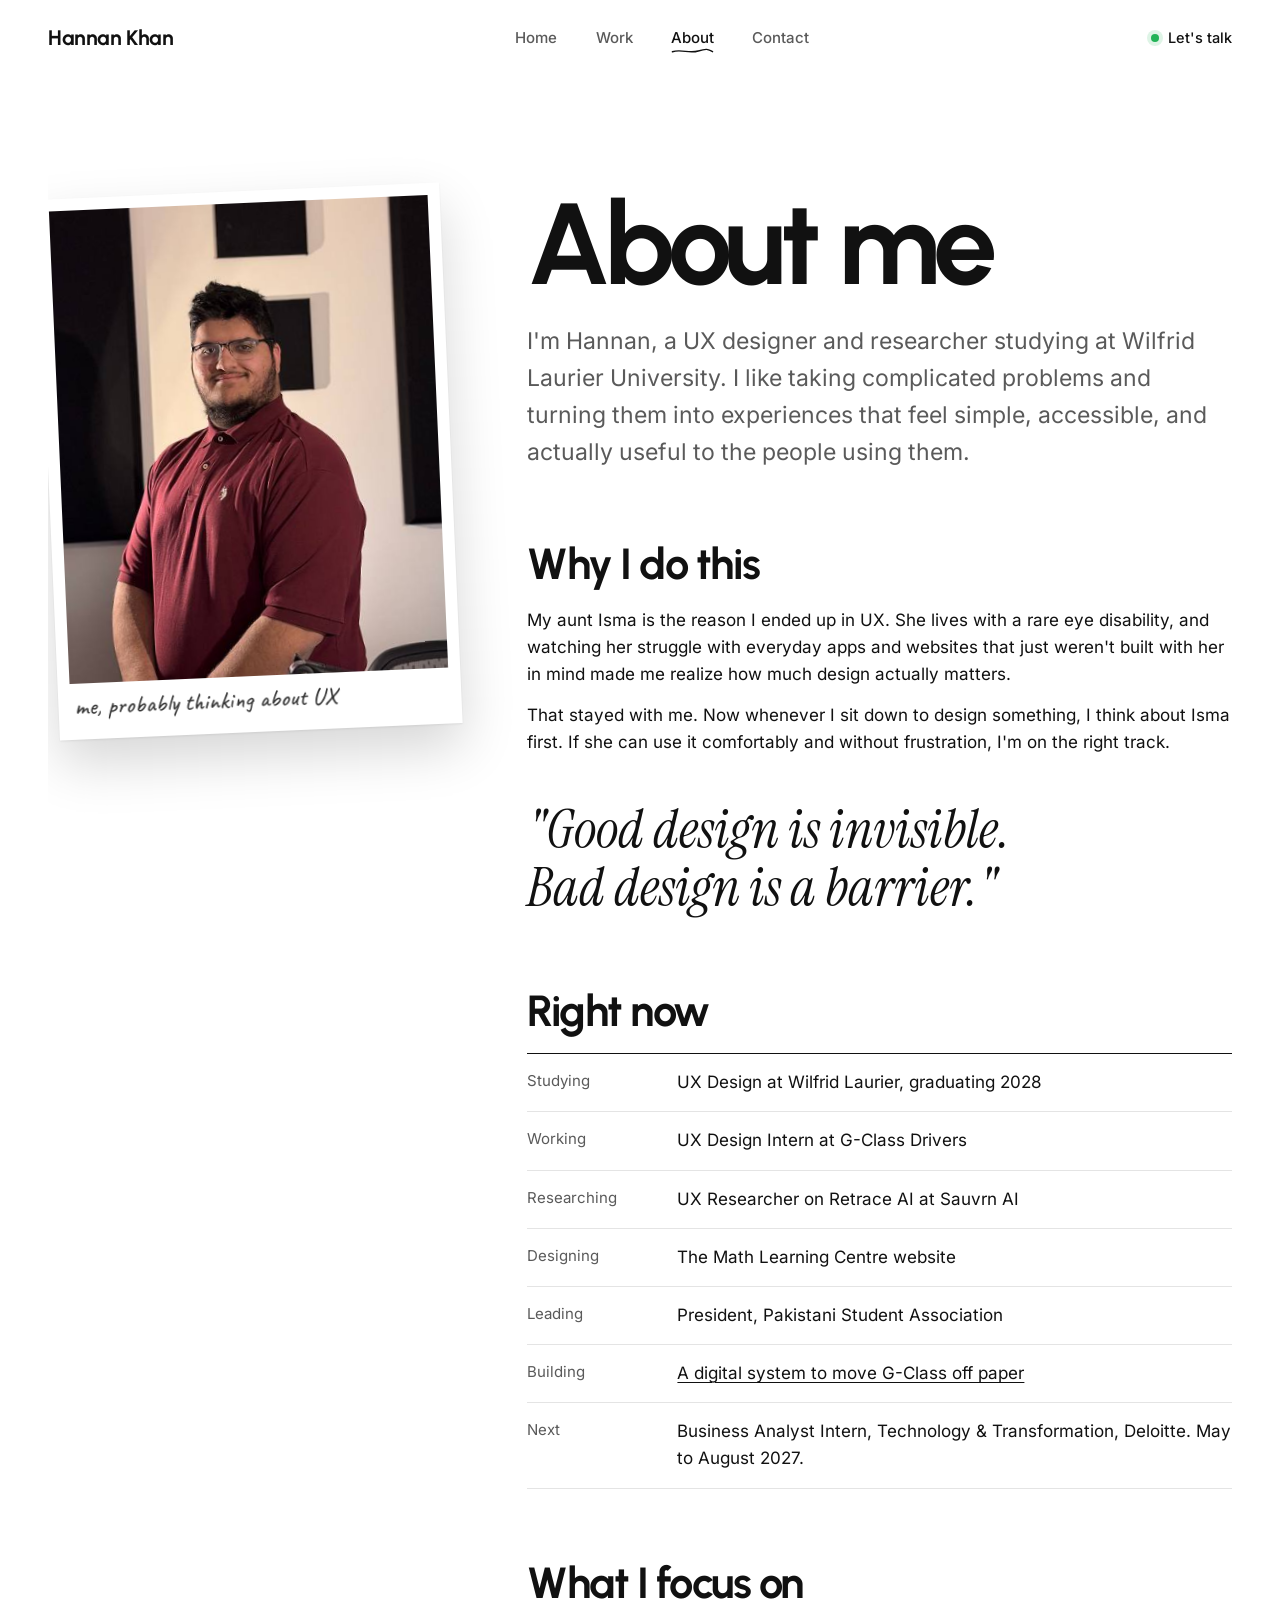
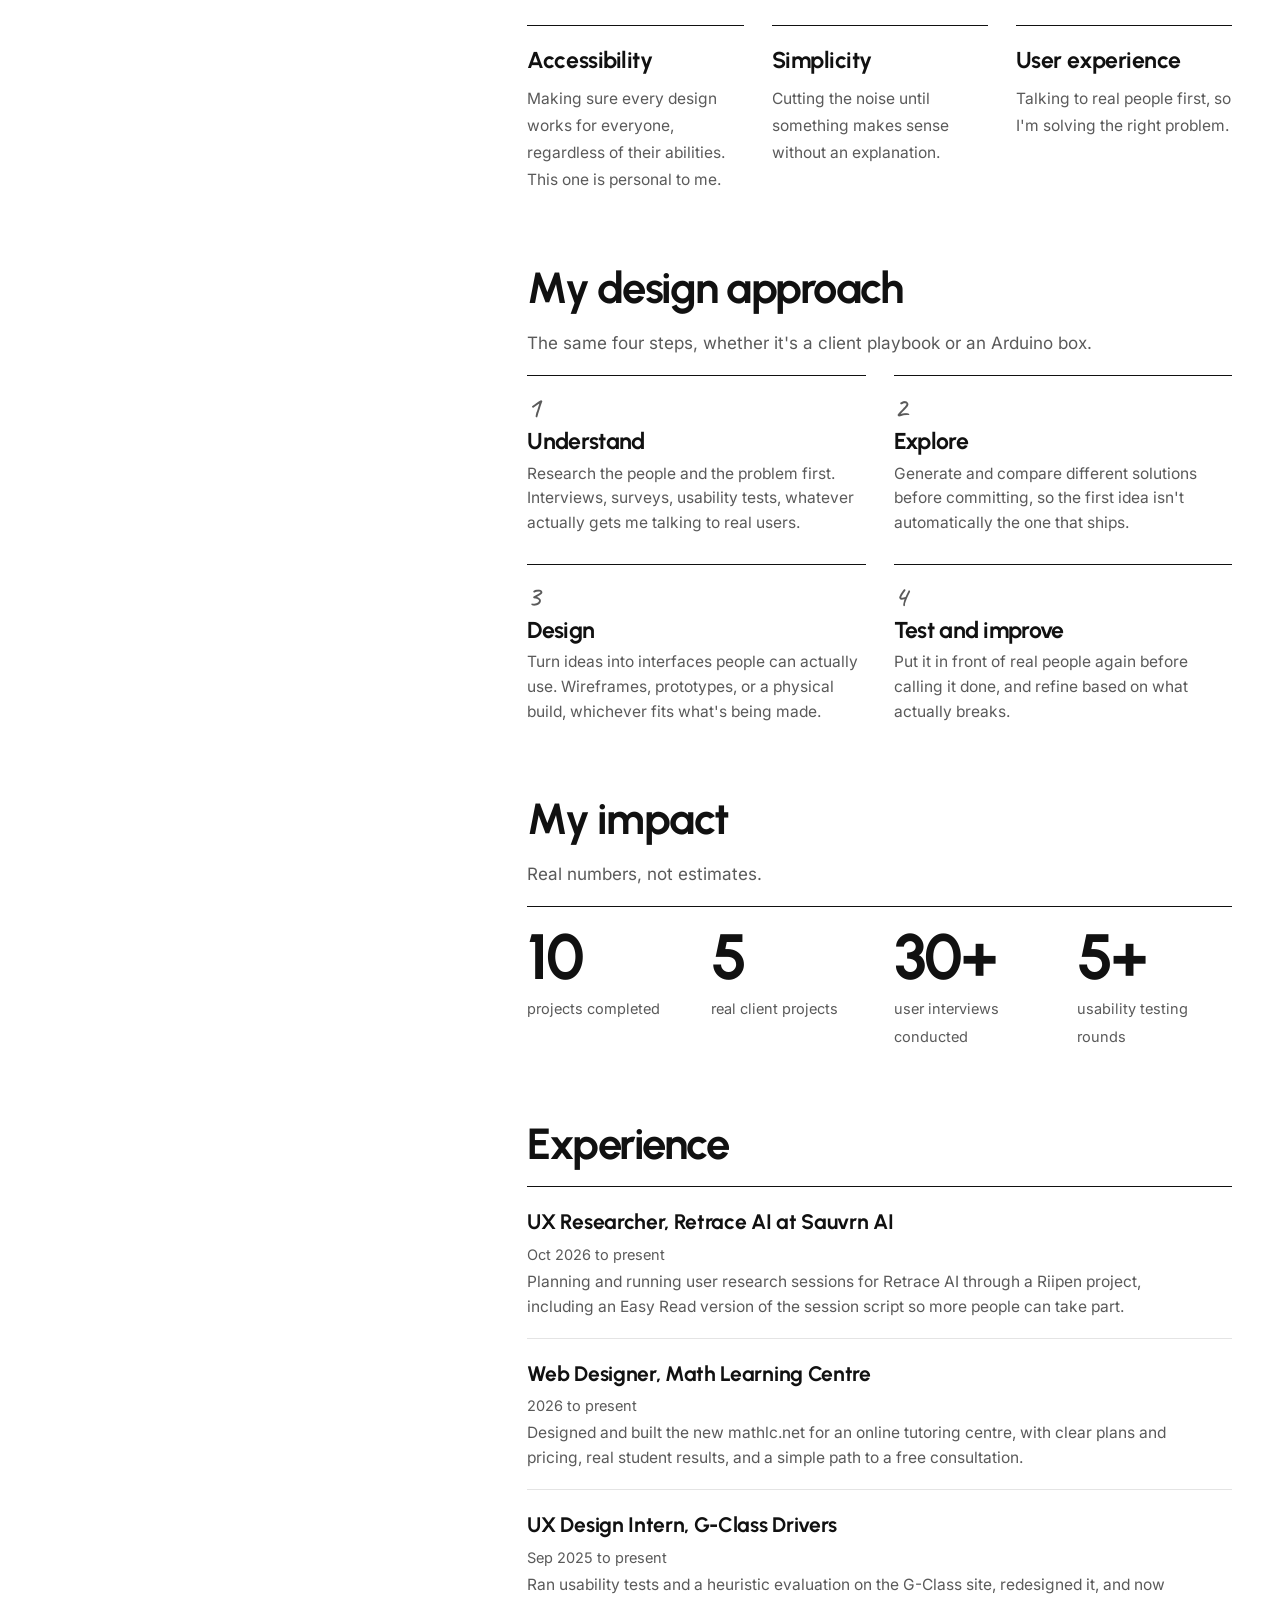
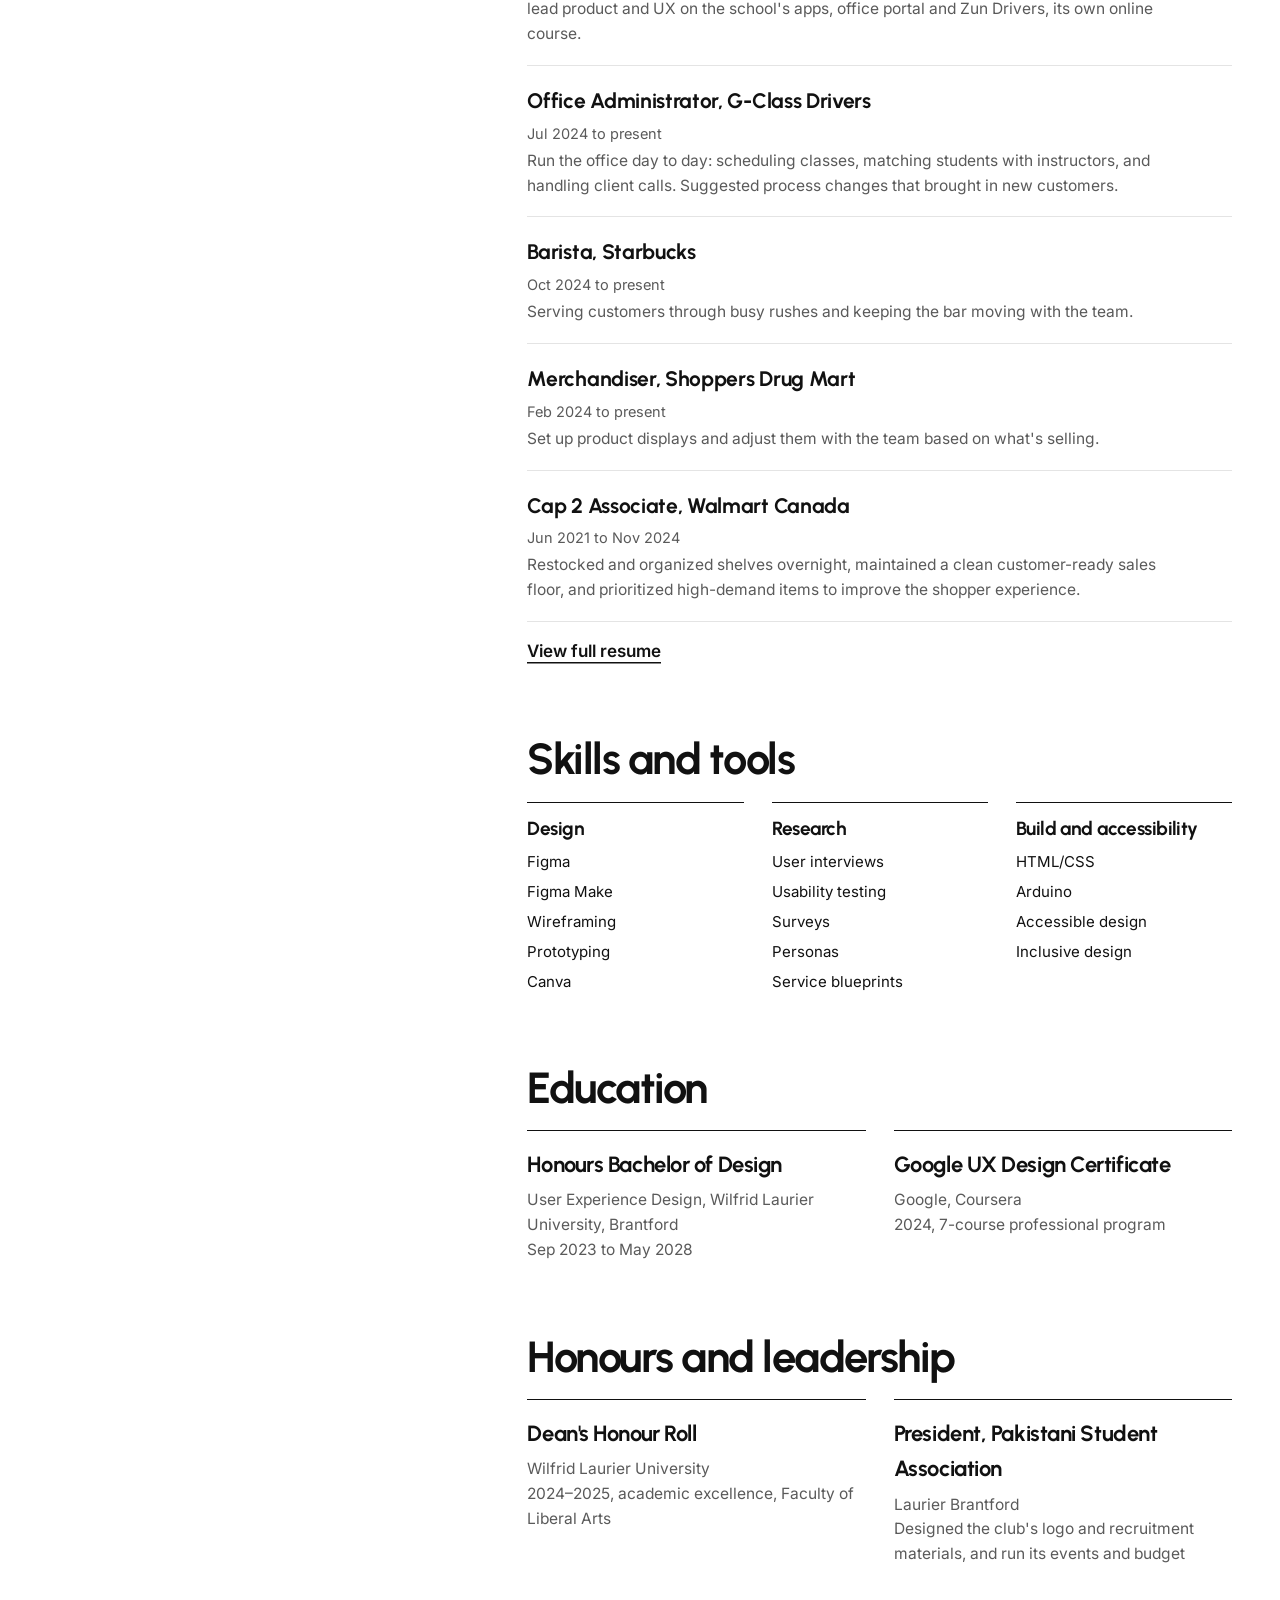
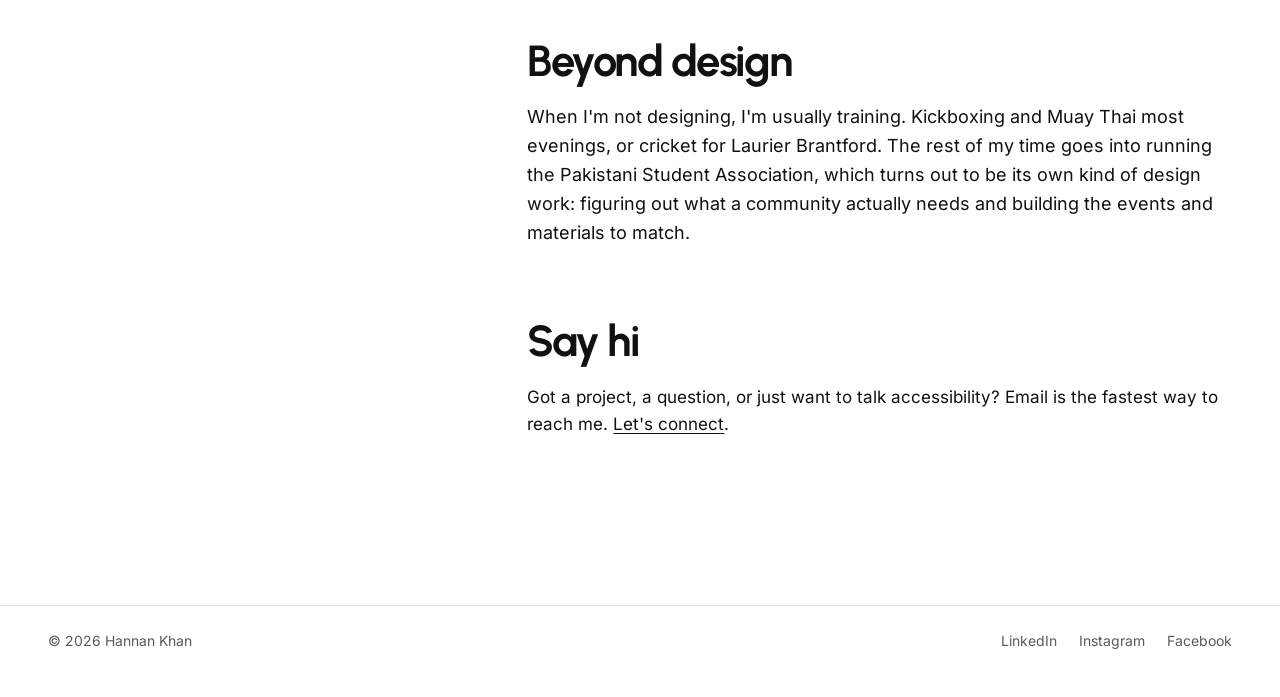
==== commit ef96797a: "Detailed G-Class case study based on the real research - Research section rebuilt from the UX215 rep" ====
--- a/about.html
+++ b/about.html
@@ -93,7 +93,7 @@
         <ul class="exp reveal">
           <li><b>UX Researcher, Retrace AI at Sauvrn AI</b><span class="when">Oct 2026 to present</span><p>Planning and running user research sessions for Retrace AI through a Riipen project, including an Easy Read version of the session script so more people can take part.</p></li>
           <li><b>Web Designer, Math Learning Centre</b><span class="when">2026 to present</span><p>Designed and built the new mathlc.net for an online tutoring centre, with clear plans and pricing, real student results, and a simple path to a free consultation.</p></li>
-          <li><b>UX Design Intern, G-Class Drivers</b><span class="when">Sep 2025 to present</span><p>Ran the interviews, survey, and usability testing behind the rebuilt gclassdrivers.com, and now lead product and UX on the student, instructor, and office apps.</p></li>
+          <li><b>UX Design Intern, G-Class Drivers</b><span class="when">Sep 2025 to present</span><p>Ran usability tests and a heuristic evaluation on the G-Class site, redesigned it, and now lead product and UX on the school's apps, office portal and Zun Drivers, its own online course.</p></li>
           <li><b>Office Administrator, G-Class Drivers</b><span class="when">Jul 2024 to present</span><p>Run the office day to day: scheduling classes, matching students with instructors, and handling client calls. Suggested process changes that brought in new customers.</p></li>
           <li><b>Barista, Starbucks</b><span class="when">Oct 2024 to present</span><p>Serving customers through busy rushes and keeping the bar moving with the team.</p></li>
           <li><b>Merchandiser, Shoppers Drug Mart</b><span class="when">Feb 2024 to present</span><p>Set up product displays and adjust them with the team based on what's selling.</p></li>
--- a/styles.css
+++ b/styles.css
@@ -527,3 +527,31 @@
 .sites.two{grid-template-columns:1fr 1fr;max-width:1000px}
 @media(max-width:900px){.sites.two{grid-template-columns:1fr}}
 section.apps.dark+section{padding-top:clamp(56px,8vw,110px)}
+/* data tables, quotes and module lists for detailed case studies */
+.table-scroll{overflow-x:auto;margin:8px 0 32px;-webkit-overflow-scrolling:touch}
+.dtable{width:100%;min-width:640px;border-collapse:collapse;font-size:15.5px;line-height:1.5}
+.dtable th{font:600 12.5px/1.3 var(--sans);letter-spacing:.12em;text-transform:uppercase;color:var(--muted);text-align:left;padding:0 18px 12px 0;border-bottom:1px solid var(--ink);vertical-align:bottom}
+.dtable td{padding:14px 18px 14px 0;border-bottom:1px solid var(--rule);vertical-align:top;color:var(--muted)}
+.dtable td:first-child{color:var(--ink);font-weight:600}
+.dtable td.num{white-space:nowrap}
+.dtable.two td:last-child{color:var(--ink)}
+.pulls{display:grid;grid-template-columns:repeat(3,1fr);gap:28px;margin:12px 0 36px}
+.pulls figure{border-top:1px solid var(--ink);padding-top:16px}
+.pulls blockquote{margin:0;font-family:var(--serif);font-style:italic;font-size:clamp(22px,2.2vw,28px);line-height:1.2}
+.pulls figcaption{font-size:14px;color:var(--muted);margin-top:10px}
+@media(max-width:820px){.pulls{grid-template-columns:1fr}}
+.modules{display:grid;grid-template-columns:repeat(5,1fr);gap:24px;margin:12px 0 40px}
+.modules div{border-top:1px solid var(--ink);padding-top:14px}
+.modules h5{font-size:19px;letter-spacing:-0.02em;margin-bottom:8px}
+.modules p{font-size:14.5px;color:var(--muted);line-height:1.6}
+@media(max-width:1000px){.modules{grid-template-columns:repeat(3,1fr)}}
+@media(max-width:640px){.modules{grid-template-columns:1fr 1fr}}
+.chapters{columns:2;column-gap:48px;margin:8px 0 36px;padding:0;list-style:none}
+.chapters li{break-inside:avoid;padding:12px 0;border-top:1px solid var(--rule);font-size:15.5px;color:var(--muted)}
+.chapters li b{color:var(--ink);display:block;font-family:var(--display);font-size:18px;letter-spacing:-0.01em}
+@media(max-width:760px){.chapters{columns:1}}
+.source{font-size:13.5px;color:var(--muted);margin:-18px 0 36px}
+.source a{color:inherit}
+.case-2col>*{min-width:0}
+.dtable.two,.dtable.compact{min-width:0}
+@media(max-width:600px){.dtable.two td{display:block;padding:4px 0}.dtable.two tr{display:block;padding:12px 0;border-bottom:1px solid var(--rule)}.dtable.two td{border:0}.dtable.two thead{display:none}}
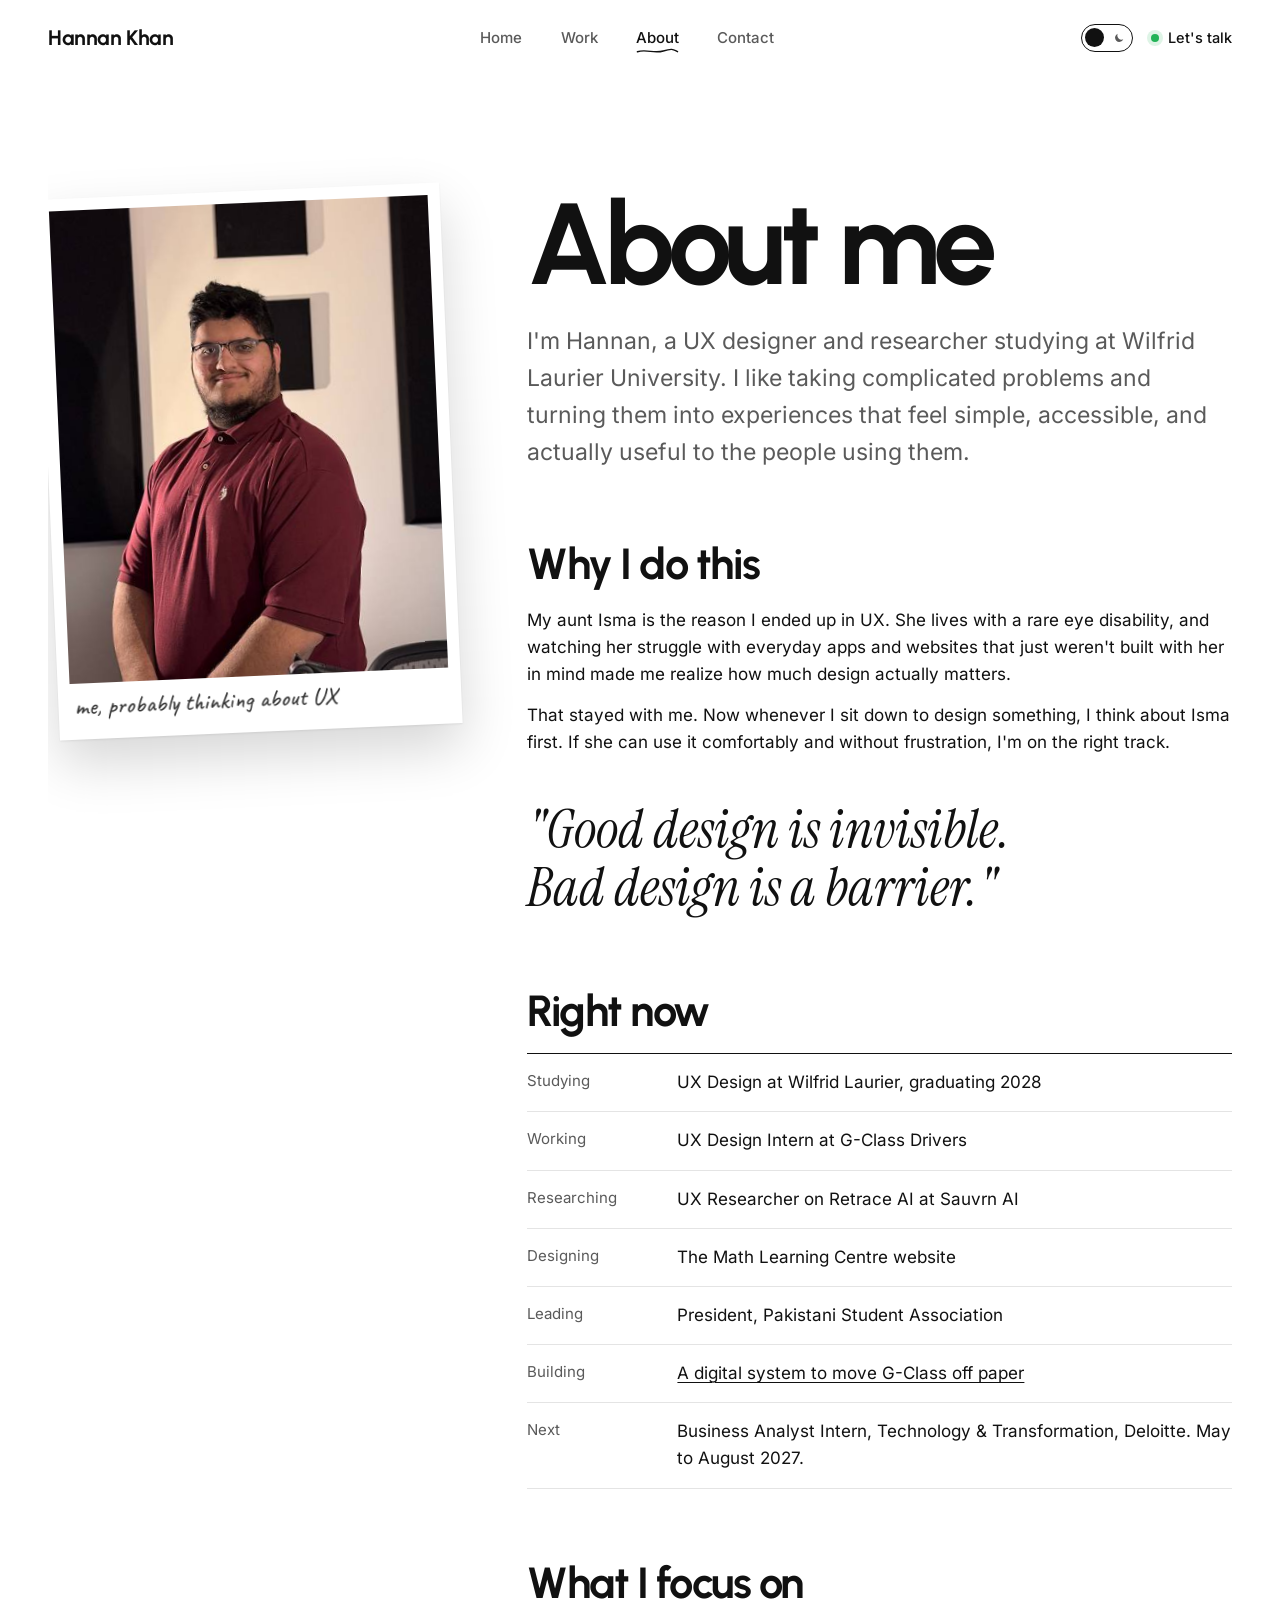
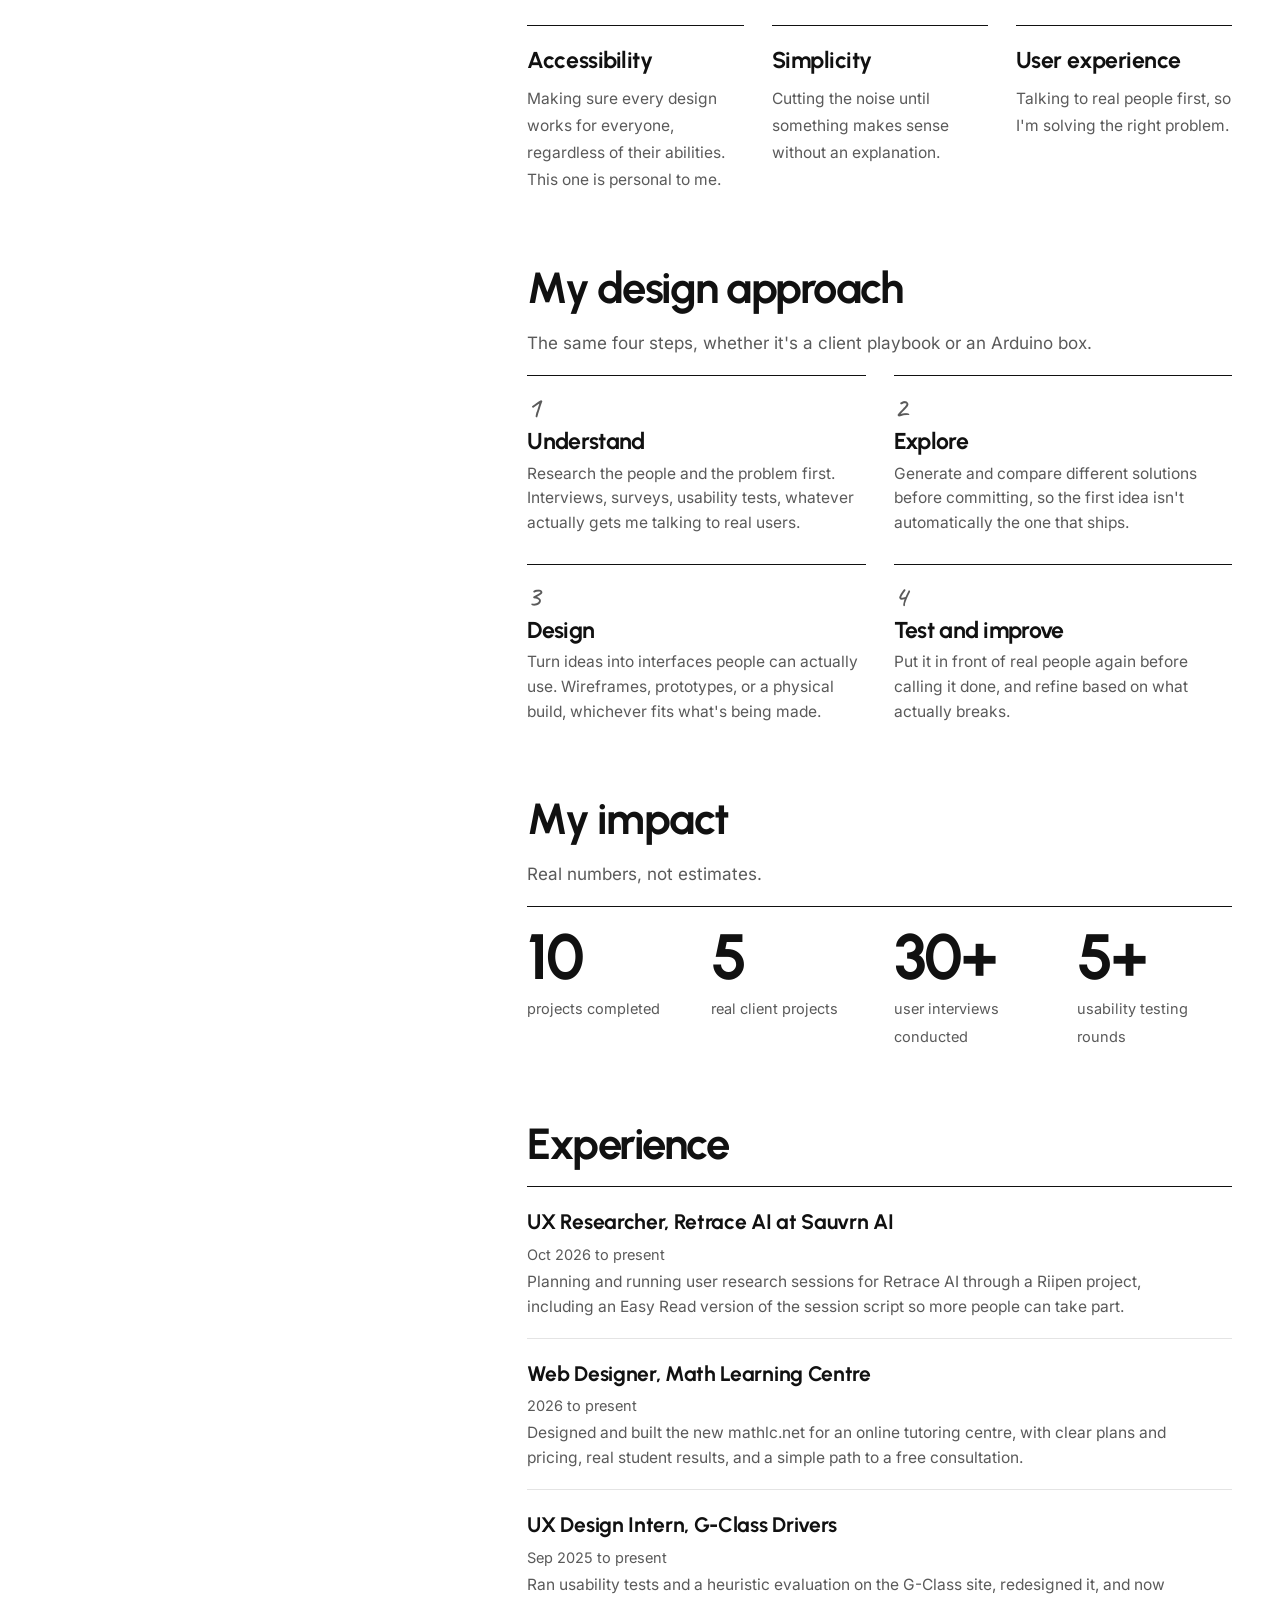
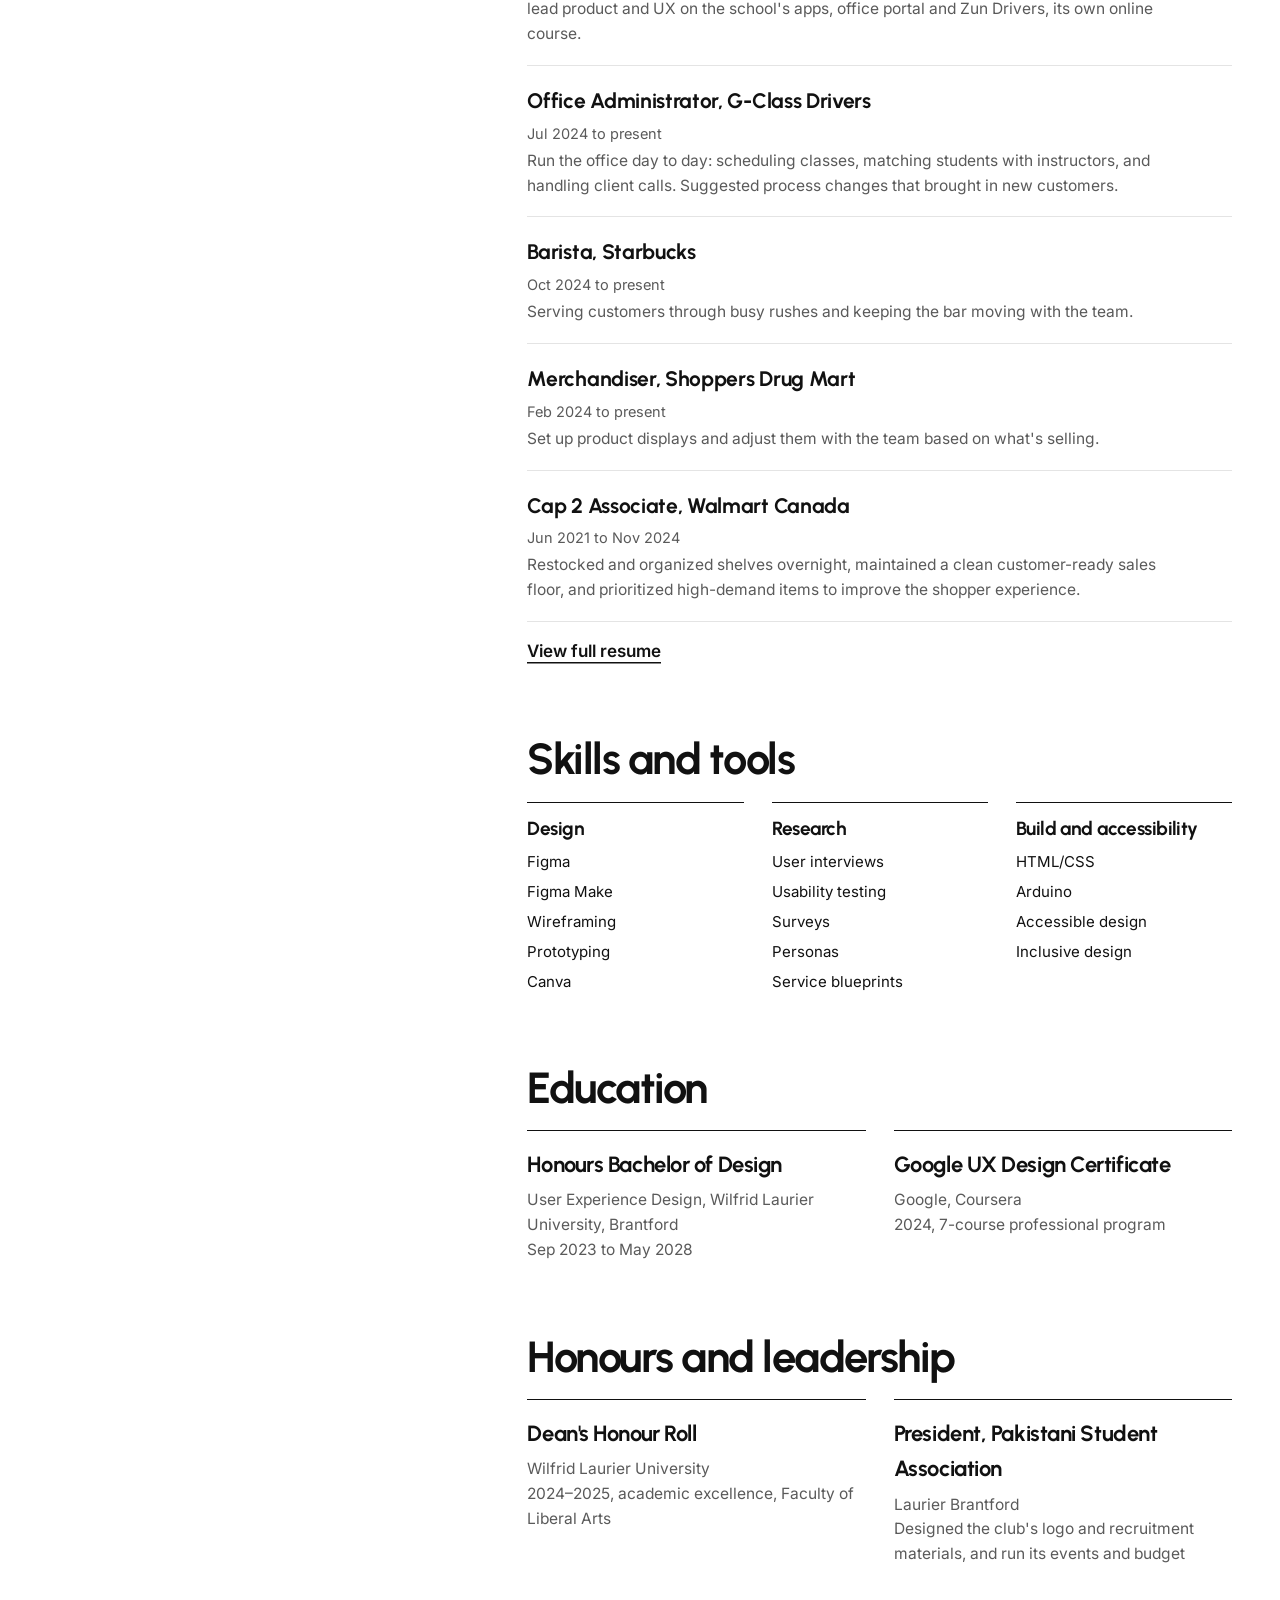
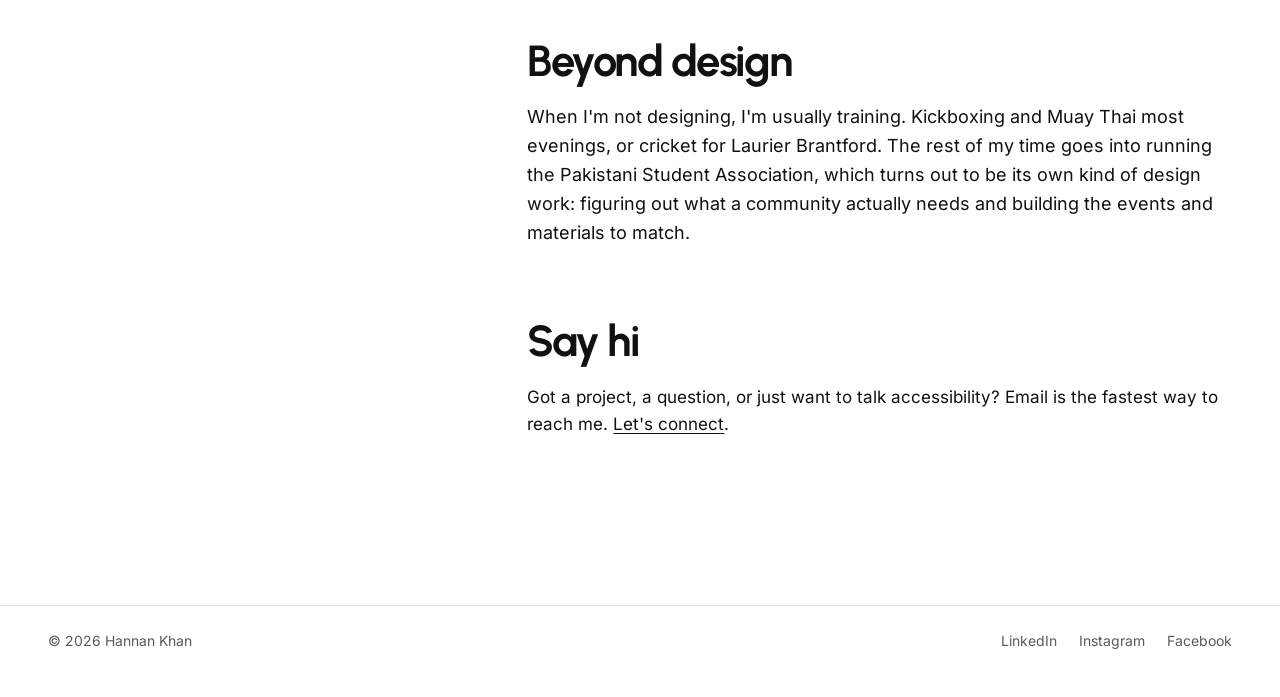
==== commit 13fe9523: "Add light and dark mode with a header toggle - Follows the visitor's device setting by default - Sma" ====
--- a/about.html
+++ b/about.html
@@ -19,8 +19,10 @@
 <meta name="twitter:description" content="UX designer studying at Wilfrid Laurier University. Research, accessibility, service design, and Arduino builds.">
 <meta name="twitter:image" content="https://hannankhan2025.com/assets/portrait.jpg">
 <meta name="author" content="Hannan Khan">
-<meta name="theme-color" content="#F2F0EB">
+<meta name="theme-color" content="#FFFFFF" media="(prefers-color-scheme: light)">
+<meta name="theme-color" content="#111111" media="(prefers-color-scheme: dark)">
 <link rel="preload" href="assets/fonts/urbanist-latin-700-normal.woff2" as="font" type="font/woff2" crossorigin>
+<script>(function(){try{var t=localStorage.getItem("theme");if(t==="light"||t==="dark")document.documentElement.setAttribute("data-theme",t)}catch(e){}})();</script>
 <link rel="stylesheet" href="styles.css">
 <script type="application/ld+json">{"@context": "https://schema.org", "@graph": [{"@type": "Person", "@id": "https://hannankhan2025.com/#hannan", "name": "Hannan Khan", "jobTitle": "UX Designer and Researcher", "description": "UX design student at Wilfrid Laurier University focused on accessible, research-driven digital experiences.", "url": "https://hannankhan2025.com/", "image": "https://hannankhan2025.com/assets/portrait.jpg", "email": "mailto:hanunu662@gmail.com", "address": {"@type": "PostalAddress", "addressLocality": "Hamilton", "addressRegion": "ON", "addressCountry": "CA"}, "alumniOf": {"@type": "CollegeOrUniversity", "name": "Wilfrid Laurier University"}, "worksFor": {"@type": "Organization", "name": "G-Class Drivers", "url": "https://gclassdrivers.com"}, "knowsAbout": ["UX design", "UX research", "Accessibility", "Service design", "Usability testing", "Prototyping", "Figma", "Arduino"], "sameAs": ["https://www.linkedin.com/in/hannan-khan-906102208", "https://www.instagram.com/hannankhan661", "https://www.facebook.com/hannan.khan.626385"]}, {"@type": "AboutPage", "@id": "https://hannankhan2025.com/about#page", "url": "https://hannankhan2025.com/about", "name": "About Hannan Khan | UX Designer and Researcher in Hamilton, Ontario", "about": {"@id": "https://hannankhan2025.com/#hannan"}}, {"@type": "BreadcrumbList", "itemListElement": [{"@type": "ListItem", "position": 1, "name": "Home", "item": "https://hannankhan2025.com/"}, {"@type": "ListItem", "position": 2, "name": "About", "item": "https://hannankhan2025.com/about"}]}]}</script>
 </head>
@@ -35,8 +37,11 @@
         <li><a href="index.html">Home</a></li><li><a href="work.html">Work</a></li><li><a href="about.html" aria-current="page">About</a></li><li><a href="contact.html">Contact</a></li>
       </ul>
     </nav>
-    <a class="open" href="contact.html"><i aria-hidden="true"></i>Let's talk</a>
-    <button class="menu-btn" type="button" aria-label="Open menu" aria-expanded="false">&#9776;</button>
+    <div class="top-end">
+      <button class="dial" type="button" role="switch" aria-checked="false" aria-label="Dark mode"><svg class="sun" viewBox="0 0 24 24" aria-hidden="true"><circle cx="12" cy="12" r="4.5" fill="currentColor"/><path d="M12 1.5v3M12 19.5v3M1.5 12h3M19.5 12h3M4.6 4.6l2.1 2.1M17.3 17.3l2.1 2.1M4.6 19.4l2.1-2.1M17.3 6.7l2.1-2.1" stroke="currentColor" stroke-width="2.2" stroke-linecap="round"/></svg><svg class="moon" viewBox="0 0 24 24" aria-hidden="true"><path d="M20.5 14.6A8.5 8.5 0 0 1 9.4 3.5a8.5 8.5 0 1 0 11.1 11.1Z" fill="currentColor"/></svg></button>
+      <a class="open" href="contact.html"><i aria-hidden="true"></i>Let's talk</a>
+      <button class="menu-btn" type="button" aria-label="Open menu" aria-expanded="false">&#9776;</button>
+    </div>
   </div>
 </header>
 
--- a/styles.css
+++ b/styles.css
@@ -17,6 +17,19 @@
   --ink:#111111;
   --muted:#5A5A5A;
   --rule:#E4E4E4;
+  --on-ink:#FFFFFF;
+  --band:#111111;
+  --surface:#FFFFFF;
+  --polaroid:#FFFFFF;
+  --winbar:#F3F3F3;
+  --winbar-line:#E6E6E6;
+  --windot:#D5D5D5;
+  --winlabel:#8A8A8A;
+  --screen:#EEEEEE;
+  --header-bg:rgba(255,255,255,.86);
+  --glow:#E6E6E6;
+  --field-line:#C9C9C9;
+  color-scheme:light;
   --display:"Urbanist","Inter",system-ui,-apple-system,"Segoe UI",Helvetica,Arial,sans-serif;
   --sans:"Inter",system-ui,-apple-system,"Segoe UI",Helvetica,Arial,sans-serif;
   --serif:"Instrument Serif",Georgia,serif;
@@ -35,7 +48,7 @@
 h1,h2,h3,h4,h5{font-family:var(--display);font-weight:700;margin:0;line-height:1.02;letter-spacing:-0.03em}
 p{margin:0}
 .wrap{max-width:var(--max);margin:0 auto;padding:0 var(--gutter)}
-.skip{position:absolute;left:-999px;top:8px;background:var(--ink);color:#fff;padding:8px 14px;border-radius:6px;z-index:60}
+.skip{position:absolute;left:-999px;top:8px;background:var(--ink);color:var(--on-ink);padding:8px 14px;border-radius:6px;z-index:60}
 .skip:focus{left:8px}
 .quiet{color:var(--muted)}
 .strong{font-weight:600}
@@ -47,17 +60,17 @@
 .scribble path{fill:none;stroke:var(--ink);stroke-width:3;stroke-linecap:round}
 
 /* soft organic glows behind sections */
-.glow{position:absolute;border-radius:50%;filter:blur(80px);pointer-events:none;z-index:0;background:#E6E6E6;opacity:.75}
+.glow{position:absolute;border-radius:50%;filter:blur(80px);pointer-events:none;z-index:0;background:var(--glow);opacity:.75}
 
 /* ---------- nav: open, no pill ---------- */
-.top{position:sticky;top:0;z-index:40;background:rgba(255,255,255,.86);backdrop-filter:blur(10px);-webkit-backdrop-filter:blur(10px);transition:box-shadow .3s}
+.top{position:sticky;top:0;z-index:40;background:var(--header-bg);backdrop-filter:blur(10px);-webkit-backdrop-filter:blur(10px);transition:box-shadow .3s}
 .top.scrolled{box-shadow:0 1px 0 var(--rule)}
 .top .wrap{display:flex;align-items:center;justify-content:space-between;gap:16px;height:76px}
 .brand{font-family:var(--display);font-weight:700;font-size:21px;letter-spacing:-0.02em;color:var(--ink);text-decoration:none;white-space:nowrap}
 .nav{display:flex;gap:clamp(18px,3vw,40px);list-style:none;margin:0;padding:0}
 .nav a{position:relative;color:var(--muted);text-decoration:none;font-size:15px;font-weight:500;padding:6px 0}
 .nav a:hover,.nav a[aria-current="page"]{color:var(--ink)}
-.nav a[aria-current="page"]::after{content:"";position:absolute;left:0;right:0;bottom:-2px;height:8px;background:url("data:image/svg+xml,%3Csvg xmlns='http://www.w3.org/2000/svg' viewBox='0 0 60 8'%3E%3Cpath d='M2 5 C 15 1, 25 8, 38 4 S 52 2, 58 5' fill='none' stroke='%23111' stroke-width='2' stroke-linecap='round'/%3E%3C/svg%3E") center/100% 100% no-repeat}
+.nav a[aria-current="page"]::after{content:"";position:absolute;left:0;right:0;bottom:-2px;height:8px;background:var(--ink);-webkit-mask:url("data:image/svg+xml,%3Csvg xmlns='http://www.w3.org/2000/svg' viewBox='0 0 60 8'%3E%3Cpath d='M2 5 C 15 1, 25 8, 38 4 S 52 2, 58 5' fill='none' stroke='%23111' stroke-width='2' stroke-linecap='round'/%3E%3C/svg%3E") center/100% 100% no-repeat;mask:url("data:image/svg+xml,%3Csvg xmlns='http://www.w3.org/2000/svg' viewBox='0 0 60 8'%3E%3Cpath d='M2 5 C 15 1, 25 8, 38 4 S 52 2, 58 5' fill='none' stroke='%23111' stroke-width='2' stroke-linecap='round'/%3E%3C/svg%3E") center/100% 100% no-repeat}
 .open{display:inline-flex;align-items:center;gap:9px;font-size:14.5px;font-weight:500;color:var(--ink);text-decoration:none;white-space:nowrap}
 .open i{width:8px;height:8px;border-radius:50%;background:#22B357;display:inline-block;box-shadow:0 0 0 4px rgba(34,179,87,.15)}
 .open:hover{text-decoration:underline}
@@ -65,7 +78,7 @@
 @media(max-width:760px){
   .open{display:none}
   .menu-btn{display:inline-grid;place-items:center}
-  .top nav{position:absolute;left:0;right:0;top:76px;background:#fff;border-bottom:1px solid var(--rule);padding:8px var(--gutter) 18px;display:none}
+  .top nav{position:absolute;left:0;right:0;top:76px;background:var(--paper);border-bottom:1px solid var(--rule);padding:8px var(--gutter) 18px;display:none}
   .top.is-open nav{display:block}
   .nav{flex-direction:column;gap:0}
   .nav a{display:block;padding:14px 0;font-size:22px;font-family:var(--display);font-weight:700;color:var(--ink);border-bottom:1px solid var(--rule)}
@@ -82,7 +95,7 @@
 .more,.textlink{font-weight:600;color:var(--ink);text-decoration:none;background:linear-gradient(var(--ink),var(--ink)) left bottom/100% 1.5px no-repeat;padding-bottom:3px;transition:background-size .3s var(--ease)}
 .more:hover,.textlink:hover{background-size:0 1.5px;background-position:right bottom}
 .more::after{content:" \2192"}
-.btn{display:inline-flex;align-items:center;gap:10px;background:var(--ink);color:#fff;text-decoration:none;font-weight:600;padding:16px 26px;border-radius:999px;font-size:15.5px;transition:transform .3s var(--ease)}
+.btn{display:inline-flex;align-items:center;gap:10px;background:var(--ink);color:var(--on-ink);text-decoration:none;font-weight:600;padding:16px 26px;border-radius:999px;font-size:15.5px;transition:transform .3s var(--ease)}
 .btn:hover{transform:translateY(-2px) rotate(-1deg)}
 .btn.ghost{background:transparent;color:var(--ink);box-shadow:inset 0 0 0 1.5px var(--ink)}
 .tag{display:inline-block;font-size:13.5px;color:var(--muted);border:1px solid var(--rule);border-radius:999px;padding:5px 12px}
@@ -99,7 +112,7 @@
 .hero .lede{font-size:clamp(18px,1.5vw,20px);color:var(--muted);max-width:46ch;margin:30px 0 34px}
 .actions{display:flex;flex-wrap:wrap;gap:14px 26px;align-items:center}
 .collage{position:relative;height:clamp(440px,42vw,600px)}
-.polaroid{position:absolute;background:#fff;padding:10px 10px 46px;box-shadow:0 1px 2px rgba(0,0,0,.08),0 22px 44px rgba(0,0,0,.16);transition:transform .5s var(--ease)}
+.polaroid{position:absolute;background:var(--polaroid);padding:10px 10px 46px;box-shadow:0 1px 2px rgba(0,0,0,.08),0 22px 44px rgba(0,0,0,.16);transition:transform .5s var(--ease)}
 .polaroid img{width:100%;height:100%;object-fit:cover;display:block}
 .polaroid figcaption{position:absolute;left:14px;right:14px;bottom:9px;font-family:var(--hand);font-size:23px;color:#333;line-height:1.1}
 .polaroid::before{content:"";position:absolute;top:-12px;left:50%;width:84px;height:24px;margin-left:-42px;background:rgba(225,225,225,.75);transform:rotate(-3deg);box-shadow:0 1px 2px rgba(0,0,0,.05)}
@@ -132,16 +145,16 @@
 .show p.desc{font-size:18px;color:var(--muted);max-width:44ch;margin-bottom:24px}
 .show .go{display:inline-flex;align-items:center;gap:10px;font-weight:600}
 .show .go i{display:inline-grid;place-items:center;width:46px;height:46px;border-radius:50%;border:1.5px solid var(--ink);font-style:normal;transition:transform .35s var(--ease),background .25s,color .25s}
-.show:hover .go i{background:var(--ink);color:#fff;transform:rotate(-45deg)}
+.show:hover .go i{background:var(--ink);color:var(--on-ink);transform:rotate(-45deg)}
 .stage{position:relative;aspect-ratio:5/4}
 .blob{position:absolute;inset:4% 2% 2% 4%;z-index:0;transition:transform 1.2s var(--ease)}
 .blob svg{width:100%;height:100%;display:block}
 .show:hover .blob{transform:rotate(-4deg) scale(1.03)}
-.win{position:absolute;z-index:2;background:#fff;border-radius:12px;overflow:hidden;box-shadow:0 1px 2px rgba(0,0,0,.08),0 24px 50px rgba(0,0,0,.18);transition:transform .6s var(--ease)}
-.win .bar{display:flex;gap:6px;align-items:center;padding:9px 12px;background:#F3F3F3;border-bottom:1px solid #E6E6E6}
-.win .bar i{width:9px;height:9px;border-radius:50%;background:#D5D5D5;display:block}
-.win .bar span{margin-left:8px;font-size:11.5px;color:#8A8A8A;font-family:var(--sans)}
-.screen{position:relative;overflow:hidden;background:#EEE;aspect-ratio:3/2}
+.win{position:absolute;z-index:2;background:var(--surface);border-radius:12px;overflow:hidden;box-shadow:0 1px 2px rgba(0,0,0,.08),0 24px 50px rgba(0,0,0,.18);transition:transform .6s var(--ease)}
+.win .bar{display:flex;gap:6px;align-items:center;padding:9px 12px;background:var(--winbar);border-bottom:1px solid var(--winbar-line)}
+.win .bar i{width:9px;height:9px;border-radius:50%;background:var(--windot);display:block}
+.win .bar span{margin-left:8px;font-size:11.5px;color:var(--winlabel);font-family:var(--sans)}
+.screen{position:relative;overflow:hidden;background:var(--screen);aspect-ratio:3/2}
 .screen img,.screen video{position:absolute;inset:0;width:100%;height:100%;object-fit:cover;transition:opacity .9s ease}
 .screen img.f2{opacity:0}
 .screen img.f2.show{opacity:1}
@@ -181,7 +194,7 @@
 
 /* ---------- dark band with wavy edges ---------- */
 .wave{display:block;width:100%;height:clamp(40px,6vw,90px)}
-.ink{background:var(--ink);color:#F2F2F2}
+.ink{background:var(--band);color:#F2F2F2}
 .ink .eyebrow{color:#9A9A9A}
 .ink .head p{color:#B5B5B5}
 .why{display:grid;grid-template-columns:1fr 1.3fr;gap:clamp(28px,5vw,80px);align-items:center;padding:clamp(36px,5vw,64px) 0}
@@ -221,7 +234,7 @@
 .row:nth-child(4n+2) .art{transform:rotate(1deg)}
 .row:nth-child(4n+3) .art{transform:rotate(.8deg)}
 .row:nth-child(4n+4) .art{transform:rotate(-.8deg)}
-.row .art{margin-bottom:24px;background:#fff;padding:10px;box-shadow:0 1px 2px rgba(0,0,0,.08),0 18px 40px rgba(0,0,0,.12);transition:transform .5s var(--ease);border-radius:2px}
+.row .art{margin-bottom:24px;background:var(--polaroid);padding:10px;box-shadow:0 1px 2px rgba(0,0,0,.08),0 18px 40px rgba(0,0,0,.12);transition:transform .5s var(--ease);border-radius:2px}
 .row:hover .art{transform:rotate(0) translateY(-6px)}
 .row h3{font-size:clamp(30px,3vw,44px);letter-spacing:-0.035em;margin-bottom:8px}
 .row .meta{color:var(--muted);font-size:14.5px;margin-bottom:10px}
@@ -243,7 +256,7 @@
 
 /* ---------- about ---------- */
 .about{display:grid;grid-template-columns:4fr 7fr;gap:clamp(32px,6vw,88px);align-items:start;position:relative;z-index:1}
-.portrait{position:sticky;top:110px;background:#fff;padding:12px 12px 56px;box-shadow:0 1px 2px rgba(0,0,0,.08),0 24px 50px rgba(0,0,0,.16);transform:rotate(-2.5deg);aspect-ratio:auto}
+.portrait{position:sticky;top:110px;background:var(--polaroid);padding:12px 12px 56px;box-shadow:0 1px 2px rgba(0,0,0,.08),0 24px 50px rgba(0,0,0,.16);transform:rotate(-2.5deg);aspect-ratio:auto}
 .portrait img{width:100%;aspect-ratio:4/5;object-fit:cover}
 .portrait::after{content:"me, probably thinking about UX";position:absolute;left:16px;bottom:14px;font-family:var(--hand);font-size:24px;color:#333}
 .about h1{font-size:clamp(60px,9vw,128px);letter-spacing:-0.05em;line-height:.92;margin-bottom:26px}
@@ -296,10 +309,10 @@
 .connect>p{color:var(--muted);margin-bottom:26px}
 .field{display:grid;gap:4px;margin-bottom:22px}
 .field label{font-size:14px;font-weight:600}
-.field input,.field textarea{font:inherit;font-size:17px;color:var(--ink);background:transparent;border:0;border-bottom:1.5px solid #C9C9C9;border-radius:0;padding:10px 0;width:100%}
+.field input,.field textarea{font:inherit;font-size:17px;color:var(--ink);background:transparent;border:0;border-bottom:1.5px solid var(--field-line);border-radius:0;padding:10px 0;width:100%}
 .field textarea{min-height:130px;resize:vertical}
 .field input:focus,.field textarea:focus{outline:none;border-color:var(--ink)}
-.connect button{font:inherit;font-weight:600;font-size:16px;background:var(--ink);color:#fff;border:0;border-radius:999px;padding:16px 30px;cursor:pointer}
+.connect button{font:inherit;font-weight:600;font-size:16px;background:var(--ink);color:var(--on-ink);border:0;border-radius:999px;padding:16px 30px;cursor:pointer}
 .hp{position:absolute;left:-9999px}
 #sent{display:none;margin:0 0 22px;font-family:var(--hand);font-size:26px}
 #sent:target{display:block}
@@ -332,7 +345,7 @@
 @media(max-width:760px){.project-info{grid-template-columns:1fr 1fr}}
 
 /* section nav: plain tabs */
-.subnav{position:sticky;top:76px;z-index:30;background:rgba(255,255,255,.9);backdrop-filter:blur(10px);-webkit-backdrop-filter:blur(10px);margin-top:28px;border-bottom:1px solid var(--rule)}
+.subnav{position:sticky;top:76px;z-index:30;background:var(--header-bg);backdrop-filter:blur(10px);-webkit-backdrop-filter:blur(10px);margin-top:28px;border-bottom:1px solid var(--rule)}
 .subnav ul{list-style:none;margin:0 auto;padding:0 var(--gutter);max-width:var(--max);display:flex;gap:28px;overflow-x:auto;scrollbar-width:none}
 .subnav ul::-webkit-scrollbar{display:none}
 .subnav a{display:block;padding:14px 0 12px;font-size:14px;font-weight:500;color:var(--muted);text-decoration:none;white-space:nowrap;border-bottom:2px solid transparent}
@@ -408,14 +421,14 @@
 .gallery .case-img .cap{text-align:left}
 .gallery-nav{display:flex;gap:10px;justify-content:flex-end}
 .gallery-nav button{width:48px;height:48px;border-radius:50%;border:1.5px solid var(--ink);background:transparent;color:var(--ink);font-size:18px;cursor:pointer}
-.gallery-nav button:hover{background:var(--ink);color:#fff}
+.gallery-nav button:hover{background:var(--ink);color:var(--on-ink)}
 .gallery-nav button:disabled{opacity:.25;cursor:default;background:transparent;color:var(--ink)}
 @media(max-width:700px){.gallery .case-img img{height:min(56vh,440px)}}
 
 /* G-Class apps: black section with wavy edges */
-.dark{background:var(--ink);color:#F2F2F2}
+.dark{background:var(--band);color:#F2F2F2}
 section.apps.dark{position:relative;margin-top:clamp(60px,9vw,120px);padding:clamp(40px,6vw,80px) 0 clamp(56px,8vw,104px)}
-section.apps.dark::before,section.apps.dark::after{content:"";position:absolute;left:0;right:0;height:clamp(40px,6vw,90px);background:url("data:image/svg+xml,%3Csvg xmlns='http://www.w3.org/2000/svg' viewBox='0 0 1440 90' preserveAspectRatio='none'%3E%3Cpath d='M0 60 C 240 0, 480 100, 720 50 S 1200 0, 1440 50 L1440 90 L0 90 Z' fill='%23111111'/%3E%3C/svg%3E") center/100% 100% no-repeat}
+section.apps.dark::before,section.apps.dark::after{content:"";position:absolute;left:0;right:0;height:clamp(40px,6vw,90px);background:var(--band);-webkit-mask:url("data:image/svg+xml,%3Csvg xmlns='http://www.w3.org/2000/svg' viewBox='0 0 1440 90' preserveAspectRatio='none'%3E%3Cpath d='M0 60 C 240 0, 480 100, 720 50 S 1200 0, 1440 50 L1440 90 L0 90 Z' fill='%23111111'/%3E%3C/svg%3E") center/100% 100% no-repeat;mask:url("data:image/svg+xml,%3Csvg xmlns='http://www.w3.org/2000/svg' viewBox='0 0 1440 90' preserveAspectRatio='none'%3E%3Cpath d='M0 60 C 240 0, 480 100, 720 50 S 1200 0, 1440 50 L1440 90 L0 90 Z' fill='%23111111'/%3E%3C/svg%3E") center/100% 100% no-repeat}
 section.apps.dark::before{top:calc(-1 * clamp(40px,6vw,90px) + 1px)}
 section.apps.dark::after{bottom:calc(-1 * clamp(40px,6vw,90px) + 1px);transform:scaleY(-1)}
 section.apps.dark+.wrap{padding-top:clamp(40px,6vw,90px)}
@@ -427,13 +440,13 @@
 .apps .lead{font-family:var(--serif);font-style:italic;font-size:clamp(24px,2.6vw,36px);line-height:1.2;color:#E6E6E6;max-width:34ch;margin-bottom:40px}
 .video{position:relative;border-radius:16px;overflow:hidden;background:#1C1C1C;margin:8px 0 14px;aspect-ratio:16/9;transform:rotate(-.6deg)}
 .video video{width:100%;height:100%;display:block;object-fit:cover}
-.video button{position:absolute;right:16px;bottom:16px;border:0;background:#fff;color:var(--ink);border-radius:999px;padding:9px 18px;font:600 14px var(--sans);cursor:pointer}
+.video button{position:absolute;right:16px;bottom:16px;border:0;background:#fff;color:#111;border-radius:999px;padding:9px 18px;font:600 14px var(--sans);cursor:pointer}
 .dark>.wrap>.cap{font-family:var(--hand);font-size:22px;color:#A8A8A8}
 @media(max-width:600px){.video{aspect-ratio:1/1}}
 .trio{display:grid;grid-template-columns:repeat(3,1fr);gap:28px;margin:52px 0 8px}
 .trio>div{border-top:1px solid #F2F2F2;padding-top:18px}
 .trio img{width:60px;height:60px;border-radius:14px;margin-bottom:16px}
-.trio .mark{width:60px;height:60px;border-radius:14px;margin-bottom:16px;background:#fff;display:grid;place-items:center;font:700 26px var(--display);color:var(--ink)}
+.trio .mark{width:60px;height:60px;border-radius:14px;margin-bottom:16px;background:#fff;display:grid;place-items:center;font:700 26px var(--display);color:#111}
 .trio h3{font-size:25px;margin-bottom:8px}
 .trio p{font-size:16px;color:#BDBDBD}
 @media(max-width:820px){.trio{grid-template-columns:1fr}}
@@ -441,10 +454,10 @@
 .app-strip h4 img{width:36px;height:36px;border-radius:9px}
 .app-strip .gallery .case-img img{height:clamp(420px,72vh,760px);border-radius:14px}
 .dark .gallery-nav button{border-color:#fff;color:#fff}
-.dark .gallery-nav button:hover{background:#fff;color:var(--ink)}
+.dark .gallery-nav button:hover{background:#fff;color:#111}
 .dark .gallery-nav button:disabled{background:transparent;color:#fff}
 .live-links{display:flex;flex-wrap:wrap;gap:12px 24px;align-items:center;margin-top:44px}
-.dark .live-links .btn{background:#fff;color:var(--ink)}
+.dark .live-links .btn{background:#fff;color:#111}
 .note-line{font-size:14.5px;color:#A8A8A8;max-width:64ch;margin-top:16px}
 .dark .note{color:#A8A8A8}
 
@@ -453,7 +466,7 @@
 .lb.open{display:flex}
 .lb img{max-width:min(1600px,96vw);max-height:86vh;object-fit:contain;border-radius:8px;background:#fff}
 .lb p{color:#ddd;font-size:15px;max-width:70ch;text-align:center}
-.lb button{position:absolute;top:16px;right:18px;background:#fff;border:0;color:var(--ink);border-radius:50%;width:44px;height:44px;font-size:22px;cursor:pointer}
+.lb button{position:absolute;top:16px;right:18px;background:#fff;border:0;color:#111;border-radius:50%;width:44px;height:44px;font-size:22px;cursor:pointer}
 
 /* motion */
 .reveal{opacity:0;transform:translateY(24px);transition:opacity .8s var(--ease),transform .8s var(--ease);transition-delay:var(--d,0ms)}
@@ -468,10 +481,10 @@
 .hero,.block,.prompt,.page-hero,.case-hero{overflow-x:clip}
 
 /* G-Class: real office portal screens */
-.browser{background:#fff;overflow:hidden;border-radius:12px;box-shadow:0 24px 50px rgba(0,0,0,.35)}
-.browser .bar{display:flex;align-items:center;gap:7px;padding:10px 14px;background:#EDEDED;border-bottom:1px solid #DADADA}
-.browser .bar i{width:10px;height:10px;border-radius:50%;background:#C9C9C9;display:block}
-.browser .bar span{margin-left:10px;font-size:12px;color:#777}
+.browser{background:var(--surface);overflow:hidden;border-radius:12px;box-shadow:0 24px 50px rgba(0,0,0,.35)}
+.browser .bar{display:flex;align-items:center;gap:7px;padding:10px 14px;background:var(--winbar);border-bottom:1px solid var(--winbar-line)}
+.browser .bar i{width:10px;height:10px;border-radius:50%;background:var(--windot);display:block}
+.browser .bar span{margin-left:10px;font-size:12px;color:var(--winlabel)}
 .case-img .browser img{width:100%;max-width:none;display:block;border-radius:0;box-shadow:none;background:#fff;margin:0}
 .dark .case-img .browser img{background:#fff}
 .portal-hero{margin-top:12px}
@@ -555,3 +568,70 @@
 .case-2col>*{min-width:0}
 .dtable.two,.dtable.compact{min-width:0}
 @media(max-width:600px){.dtable.two td{display:block;padding:4px 0}.dtable.two tr{display:block;padding:12px 0;border-bottom:1px solid var(--rule)}.dtable.two td{border:0}.dtable.two thead{display:none}}
+
+/* ---------- light and dark mode ---------- */
+.wave path{fill:var(--band)}
+.top-end{display:flex;align-items:center;gap:18px}
+.dial{position:relative;flex:none;width:52px;height:28px;padding:0;border-radius:999px;border:1.5px solid var(--ink);background:transparent;color:var(--muted);cursor:pointer}
+.dial::after{content:"";position:absolute;top:3px;left:3px;width:19px;height:19px;border-radius:50%;background:var(--ink);transition:transform .35s var(--ease)}
+.dial svg{position:absolute;top:50%;width:12px;height:12px;margin-top:-6px;transition:opacity .3s}
+.dial .moon{right:7px}
+.dial .sun{left:7px;opacity:0}
+.dial:hover{border-color:var(--ink)}
+@media (prefers-reduced-motion: reduce){.dial::after{transition:none}}
+@media (prefers-color-scheme: dark){
+:root:not([data-theme="light"]){
+  --paper:#111111;
+  --panel:#1C1C1C;
+  --ink:#EFEFEF;
+  --muted:#A6A6A6;
+  --rule:#2C2C2C;
+  --on-ink:#111111;
+  --band:#1C1C1C;
+  --surface:#1C1C1C;
+  --polaroid:#EDEDED;
+  --winbar:#262626;
+  --winbar-line:#333333;
+  --windot:#4A4A4A;
+  --winlabel:#9A9A9A;
+  --screen:#222222;
+  --header-bg:rgba(17,17,17,.86);
+  --glow:#262626;
+  --field-line:#4A4A4A;
+  color-scheme:dark;
+}
+:root:not([data-theme="light"]) .glow{background:var(--glow)!important;opacity:.6}
+:root:not([data-theme="light"]) .blob{opacity:.12}
+:root:not([data-theme="light"]) .dial::after{transform:translateX(24px)}
+:root:not([data-theme="light"]) .dial .sun{opacity:1}
+:root:not([data-theme="light"]) .dial .moon{opacity:0}
+:root:not([data-theme="light"]) .case-img img{box-shadow:0 1px 2px rgba(0,0,0,.4),0 14px 34px rgba(0,0,0,.35)}
+:root:not([data-theme="light"]) .polaroid,:root:not([data-theme="light"]) .row .art,:root:not([data-theme="light"]) .portrait{box-shadow:0 1px 2px rgba(0,0,0,.4),0 22px 44px rgba(0,0,0,.5)}
+}
+:root[data-theme="dark"]{
+  --paper:#111111;
+  --panel:#1C1C1C;
+  --ink:#EFEFEF;
+  --muted:#A6A6A6;
+  --rule:#2C2C2C;
+  --on-ink:#111111;
+  --band:#1C1C1C;
+  --surface:#1C1C1C;
+  --polaroid:#EDEDED;
+  --winbar:#262626;
+  --winbar-line:#333333;
+  --windot:#4A4A4A;
+  --winlabel:#9A9A9A;
+  --screen:#222222;
+  --header-bg:rgba(17,17,17,.86);
+  --glow:#262626;
+  --field-line:#4A4A4A;
+  color-scheme:dark;
+}
+:root[data-theme="dark"] .glow{background:var(--glow)!important;opacity:.6}
+:root[data-theme="dark"] .blob{opacity:.12}
+:root[data-theme="dark"] .dial::after{transform:translateX(24px)}
+:root[data-theme="dark"] .dial .sun{opacity:1}
+:root[data-theme="dark"] .dial .moon{opacity:0}
+:root[data-theme="dark"] .case-img img{box-shadow:0 1px 2px rgba(0,0,0,.4),0 14px 34px rgba(0,0,0,.35)}
+:root[data-theme="dark"] .polaroid,:root[data-theme="dark"] .row .art,:root[data-theme="dark"] .portrait{box-shadow:0 1px 2px rgba(0,0,0,.4),0 22px 44px rgba(0,0,0,.5)}
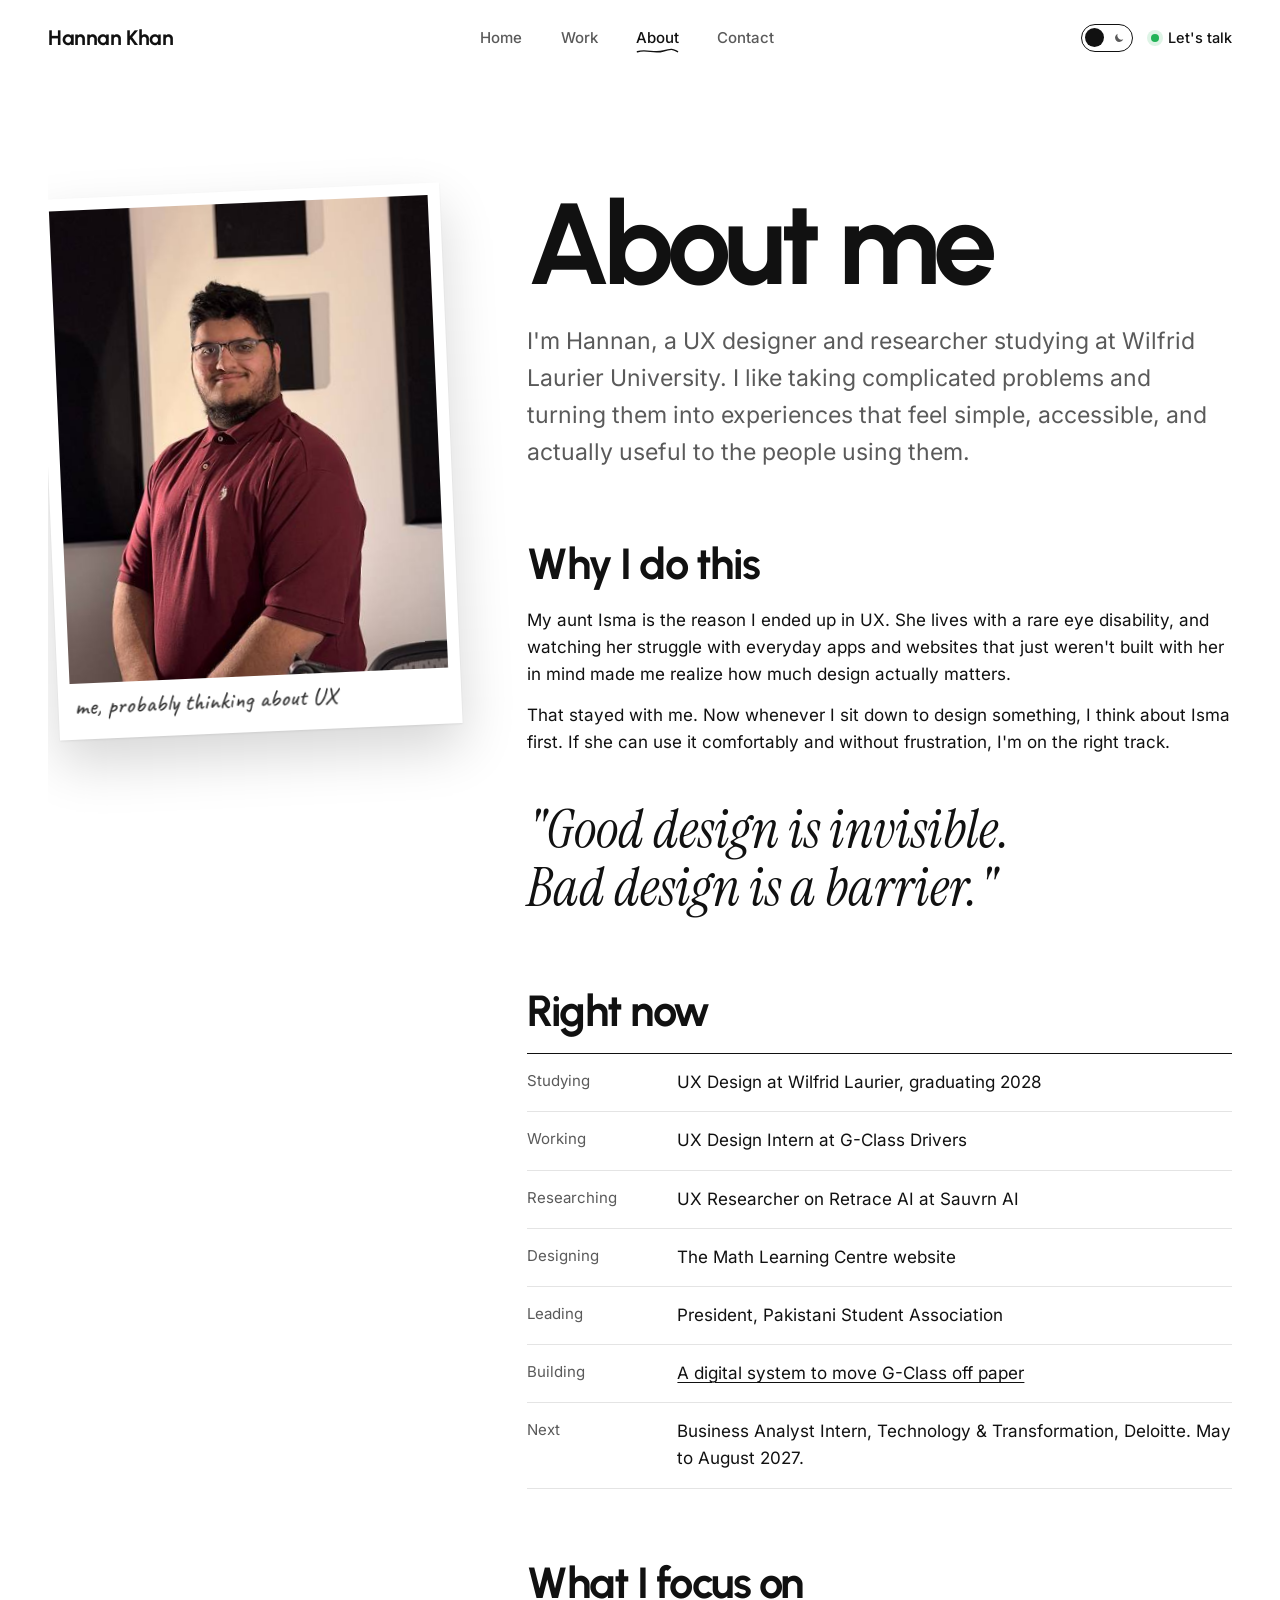
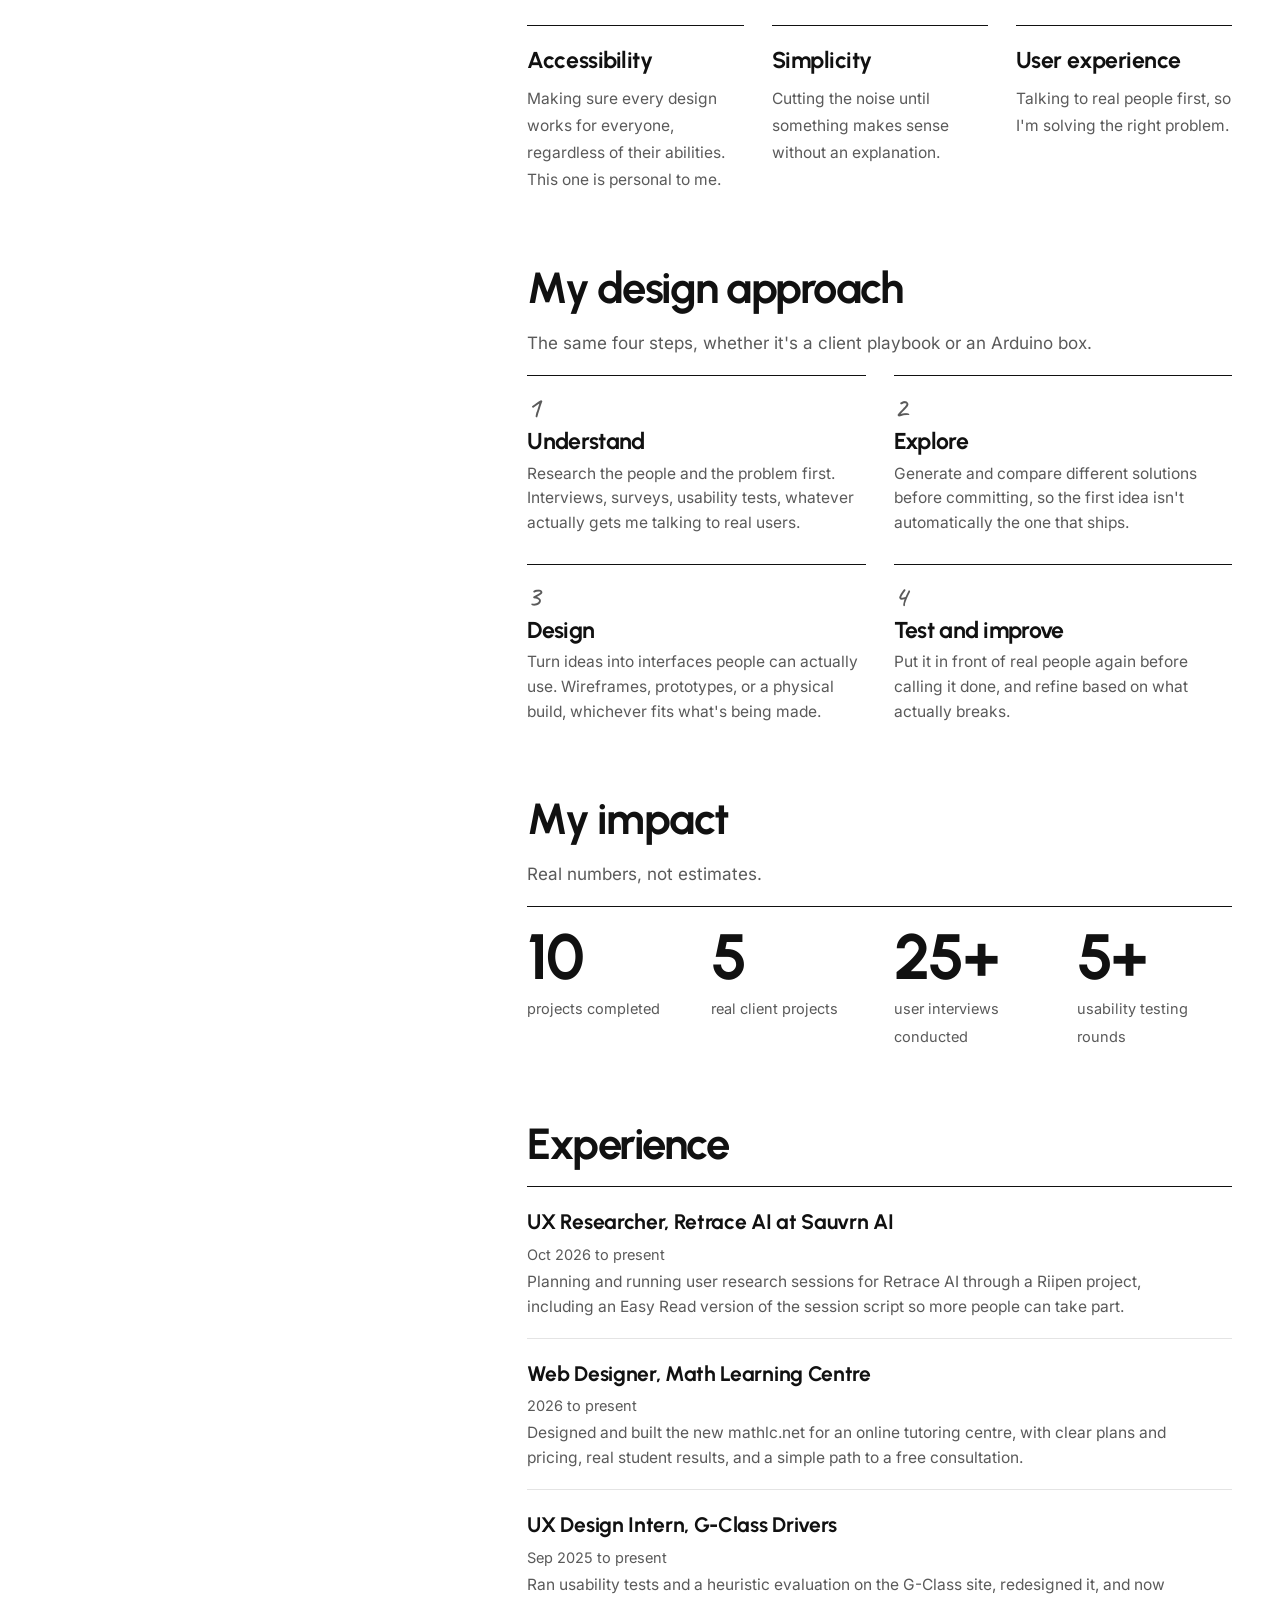
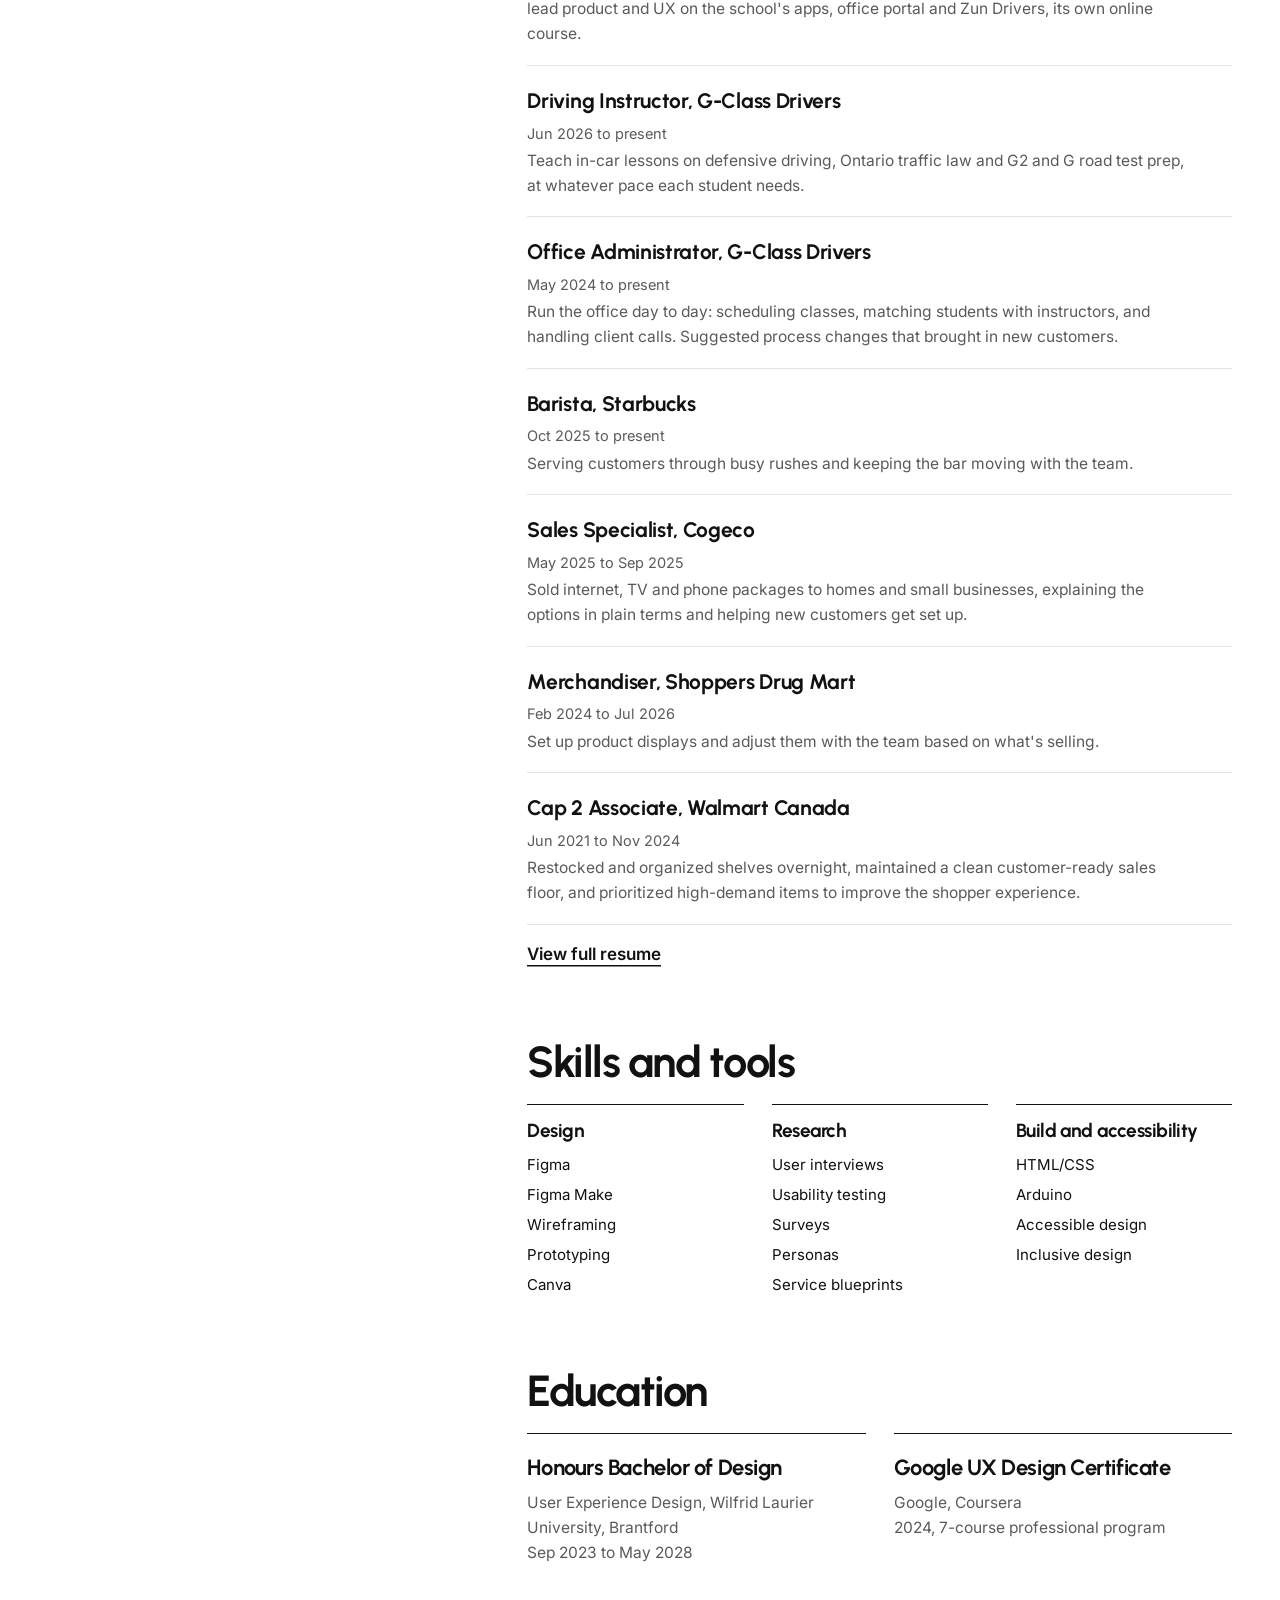
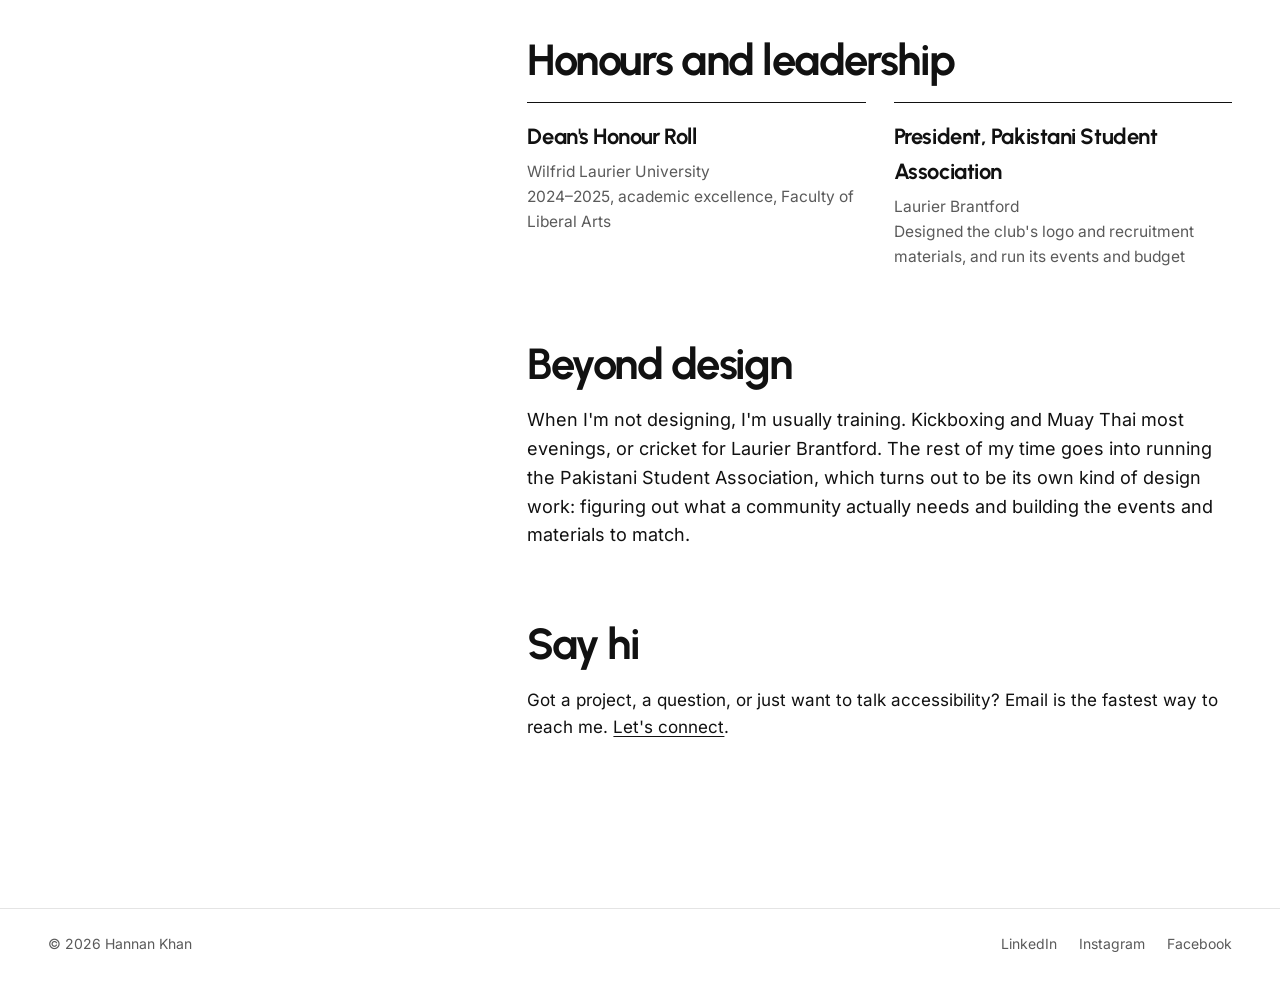
==== commit f6a6d018: "Add files via upload" ====
--- a/about.html
+++ b/about.html
@@ -22,7 +22,7 @@
 <meta name="theme-color" content="#FFFFFF" media="(prefers-color-scheme: light)">
 <meta name="theme-color" content="#111111" media="(prefers-color-scheme: dark)">
 <link rel="preload" href="assets/fonts/urbanist-latin-700-normal.woff2" as="font" type="font/woff2" crossorigin>
-<script>(function(){try{var t=localStorage.getItem("theme");if(t==="light"||t==="dark")document.documentElement.setAttribute("data-theme",t)}catch(e){}})();</script>
+<script>(function(){var d=document.documentElement;d.classList.add("js");try{var t=localStorage.getItem("theme");if(t==="light"||t==="dark")d.setAttribute("data-theme",t)}catch(e){}})();</script>
 <link rel="stylesheet" href="styles.css">
 <script type="application/ld+json">{"@context": "https://schema.org", "@graph": [{"@type": "Person", "@id": "https://hannankhan2025.com/#hannan", "name": "Hannan Khan", "jobTitle": "UX Designer and Researcher", "description": "UX design student at Wilfrid Laurier University focused on accessible, research-driven digital experiences.", "url": "https://hannankhan2025.com/", "image": "https://hannankhan2025.com/assets/portrait.jpg", "email": "mailto:hanunu662@gmail.com", "address": {"@type": "PostalAddress", "addressLocality": "Hamilton", "addressRegion": "ON", "addressCountry": "CA"}, "alumniOf": {"@type": "CollegeOrUniversity", "name": "Wilfrid Laurier University"}, "worksFor": {"@type": "Organization", "name": "G-Class Drivers", "url": "https://gclassdrivers.com"}, "knowsAbout": ["UX design", "UX research", "Accessibility", "Service design", "Usability testing", "Prototyping", "Figma", "Arduino"], "sameAs": ["https://www.linkedin.com/in/hannan-khan-906102208", "https://www.instagram.com/hannankhan661", "https://www.facebook.com/hannan.khan.626385"]}, {"@type": "AboutPage", "@id": "https://hannankhan2025.com/about#page", "url": "https://hannankhan2025.com/about", "name": "About Hannan Khan | UX Designer and Researcher in Hamilton, Ontario", "about": {"@id": "https://hannankhan2025.com/#hannan"}}, {"@type": "BreadcrumbList", "itemListElement": [{"@type": "ListItem", "position": 1, "name": "Home", "item": "https://hannankhan2025.com/"}, {"@type": "ListItem", "position": 2, "name": "About", "item": "https://hannankhan2025.com/about"}]}]}</script>
 </head>
@@ -90,7 +90,7 @@
         <div class="impact reveal">
           <div><b>10</b><span>projects completed</span></div>
           <div><b>5</b><span>real client projects</span></div>
-          <div><b>30+</b><span>user interviews conducted</span></div>
+          <div><b>25+</b><span>user interviews conducted</span></div>
           <div><b>5+</b><span>usability testing rounds</span></div>
         </div>
 
@@ -99,9 +99,11 @@
           <li><b>UX Researcher, Retrace AI at Sauvrn AI</b><span class="when">Oct 2026 to present</span><p>Planning and running user research sessions for Retrace AI through a Riipen project, including an Easy Read version of the session script so more people can take part.</p></li>
           <li><b>Web Designer, Math Learning Centre</b><span class="when">2026 to present</span><p>Designed and built the new mathlc.net for an online tutoring centre, with clear plans and pricing, real student results, and a simple path to a free consultation.</p></li>
           <li><b>UX Design Intern, G-Class Drivers</b><span class="when">Sep 2025 to present</span><p>Ran usability tests and a heuristic evaluation on the G-Class site, redesigned it, and now lead product and UX on the school's apps, office portal and Zun Drivers, its own online course.</p></li>
-          <li><b>Office Administrator, G-Class Drivers</b><span class="when">Jul 2024 to present</span><p>Run the office day to day: scheduling classes, matching students with instructors, and handling client calls. Suggested process changes that brought in new customers.</p></li>
-          <li><b>Barista, Starbucks</b><span class="when">Oct 2024 to present</span><p>Serving customers through busy rushes and keeping the bar moving with the team.</p></li>
-          <li><b>Merchandiser, Shoppers Drug Mart</b><span class="when">Feb 2024 to present</span><p>Set up product displays and adjust them with the team based on what's selling.</p></li>
+          <li><b>Driving Instructor, G-Class Drivers</b><span class="when">Jun 2026 to present</span><p>Teach in-car lessons on defensive driving, Ontario traffic law and G2 and G road test prep, at whatever pace each student needs.</p></li>
+          <li><b>Office Administrator, G-Class Drivers</b><span class="when">May 2024 to present</span><p>Run the office day to day: scheduling classes, matching students with instructors, and handling client calls. Suggested process changes that brought in new customers.</p></li>
+          <li><b>Barista, Starbucks</b><span class="when">Oct 2025 to present</span><p>Serving customers through busy rushes and keeping the bar moving with the team.</p></li>
+          <li><b>Sales Specialist, Cogeco</b><span class="when">May 2025 to Sep 2025</span><p>Sold internet, TV and phone packages to homes and small businesses, explaining the options in plain terms and helping new customers get set up.</p></li>
+          <li><b>Merchandiser, Shoppers Drug Mart</b><span class="when">Feb 2024 to Jul 2026</span><p>Set up product displays and adjust them with the team based on what's selling.</p></li>
           <li><b>Cap 2 Associate, Walmart Canada</b><span class="when">Jun 2021 to Nov 2024</span><p>Restocked and organized shelves overnight, maintained a clean customer-ready sales floor, and prioritized high-demand items to improve the shopper experience.</p></li>
         </ul>
         <p style="margin-top:16px"><a class="textlink" href="downloads/Hannan_Khan_Resume.pdf" target="_blank" rel="noopener">View full resume</a></p>
--- a/styles.css
+++ b/styles.css
@@ -635,3 +635,55 @@
 :root[data-theme="dark"] .dial .moon{opacity:0}
 :root[data-theme="dark"] .case-img img{box-shadow:0 1px 2px rgba(0,0,0,.4),0 14px 34px rgba(0,0,0,.35)}
 :root[data-theme="dark"] .polaroid,:root[data-theme="dark"] .row .art,:root[data-theme="dark"] .portrait{box-shadow:0 1px 2px rgba(0,0,0,.4),0 22px 44px rgba(0,0,0,.5)}
+
+/* screen recordings */
+.browser video{display:block;width:100%;height:auto;aspect-ratio:16/10;background:#101211;object-fit:cover}
+.browser .bar .rec-tag{margin-left:auto;display:flex;align-items:center;gap:6px;font-style:normal;font-size:11.5px;color:var(--winlabel)}
+.browser .bar .rec-tag::before{content:"";width:7px;height:7px;border-radius:50%;background:#FF3B30;display:block;animation:recblink 1.6s ease-in-out infinite}
+@keyframes recblink{50%{opacity:.25}}
+.win .screen .live{position:absolute;left:10px;top:10px;z-index:2;font-size:11px;font-weight:600;color:#fff;background:rgba(0,0,0,.55);border-radius:999px;padding:3px 9px;display:flex;align-items:center;gap:6px}
+.win .screen .live::before{content:"";width:6px;height:6px;border-radius:50%;background:#FF3B30;display:block}
+
+/* instagram */
+.ig{max-width:980px;margin:30px auto 34px}
+.ig-head{display:flex;gap:18px;align-items:center;margin-bottom:22px}
+.ig-av{width:78px;height:78px;border-radius:50%;object-fit:cover;flex:none;box-shadow:0 0 0 3px var(--paper),0 0 0 5px var(--rule)}
+.ig-head b{font-size:17px;font-weight:700}
+.ig-head p{margin:4px 0 0;font-size:14.5px;color:var(--muted);line-height:1.5}
+.ig-grid{display:grid;grid-template-columns:repeat(3,1fr);gap:14px}
+.ig-grid figure{margin:0}
+.ig-grid img{display:block;width:100%;height:auto;aspect-ratio:4/5;object-fit:cover;border-radius:6px;box-shadow:0 1px 2px rgba(0,0,0,.08),0 14px 30px rgba(0,0,0,.12);cursor:zoom-in;transition:transform .5s var(--ease)}
+.ig-grid figure:nth-child(odd) img{transform:rotate(-.6deg)}
+.ig-grid figure:nth-child(even) img{transform:rotate(.6deg)}
+.ig-grid img:hover{transform:rotate(0) translateY(-4px)}
+.ig-grid figcaption{font-family:var(--hand);font-size:21px;line-height:1.1;margin-top:10px;color:var(--ink)}
+@media(max-width:700px){.ig-grid{grid-template-columns:1fr 1fr;gap:10px}.ig-grid figcaption{font-size:18px}}
+
+/* count-up numbers stay steady while they tick */
+.facts div b,.impact b,.key-stat b{font-variant-numeric:tabular-nums}
+
+/* headline draw-in */
+.split .w{display:inline-block;opacity:0;transform:translateY(.45em) rotate(2deg);filter:blur(6px);animation:wordin .9s var(--ease) forwards;animation-delay:calc(var(--i) * 75ms + 120ms)}
+@keyframes wordin{to{opacity:1;transform:none;filter:blur(0)}}
+.split .draw path{transition-delay:1s}
+html.js h1:not(.split){opacity:0;animation:h1safe 0s 1.4s forwards}
+@keyframes h1safe{to{opacity:1}}
+
+/* moving sketchbook: polaroids, windows and notes drift as you scroll */
+.collage>*,.stage>*{will-change:translate}
+
+/* smooth page changes */
+@view-transition{navigation:auto}
+.top{view-transition-name:site-top}
+::view-transition-old(root){animation:vtout .25s ease both}
+::view-transition-new(root){animation:vtin .45s var(--ease,cubic-bezier(.2,.7,.2,1)) both}
+@keyframes vtout{to{opacity:0;transform:translateY(-10px)}}
+@keyframes vtin{from{opacity:0;transform:translateY(14px)}}
+
+@media (prefers-reduced-motion: reduce){
+  .split .w{opacity:1;transform:none;filter:none;animation:none}
+  html.js h1:not(.split){opacity:1;animation:none}
+  .browser .bar .rec-tag::before{animation:none}
+  @view-transition{navigation:none}
+  ::view-transition-old(root),::view-transition-new(root){animation:none}
+}
